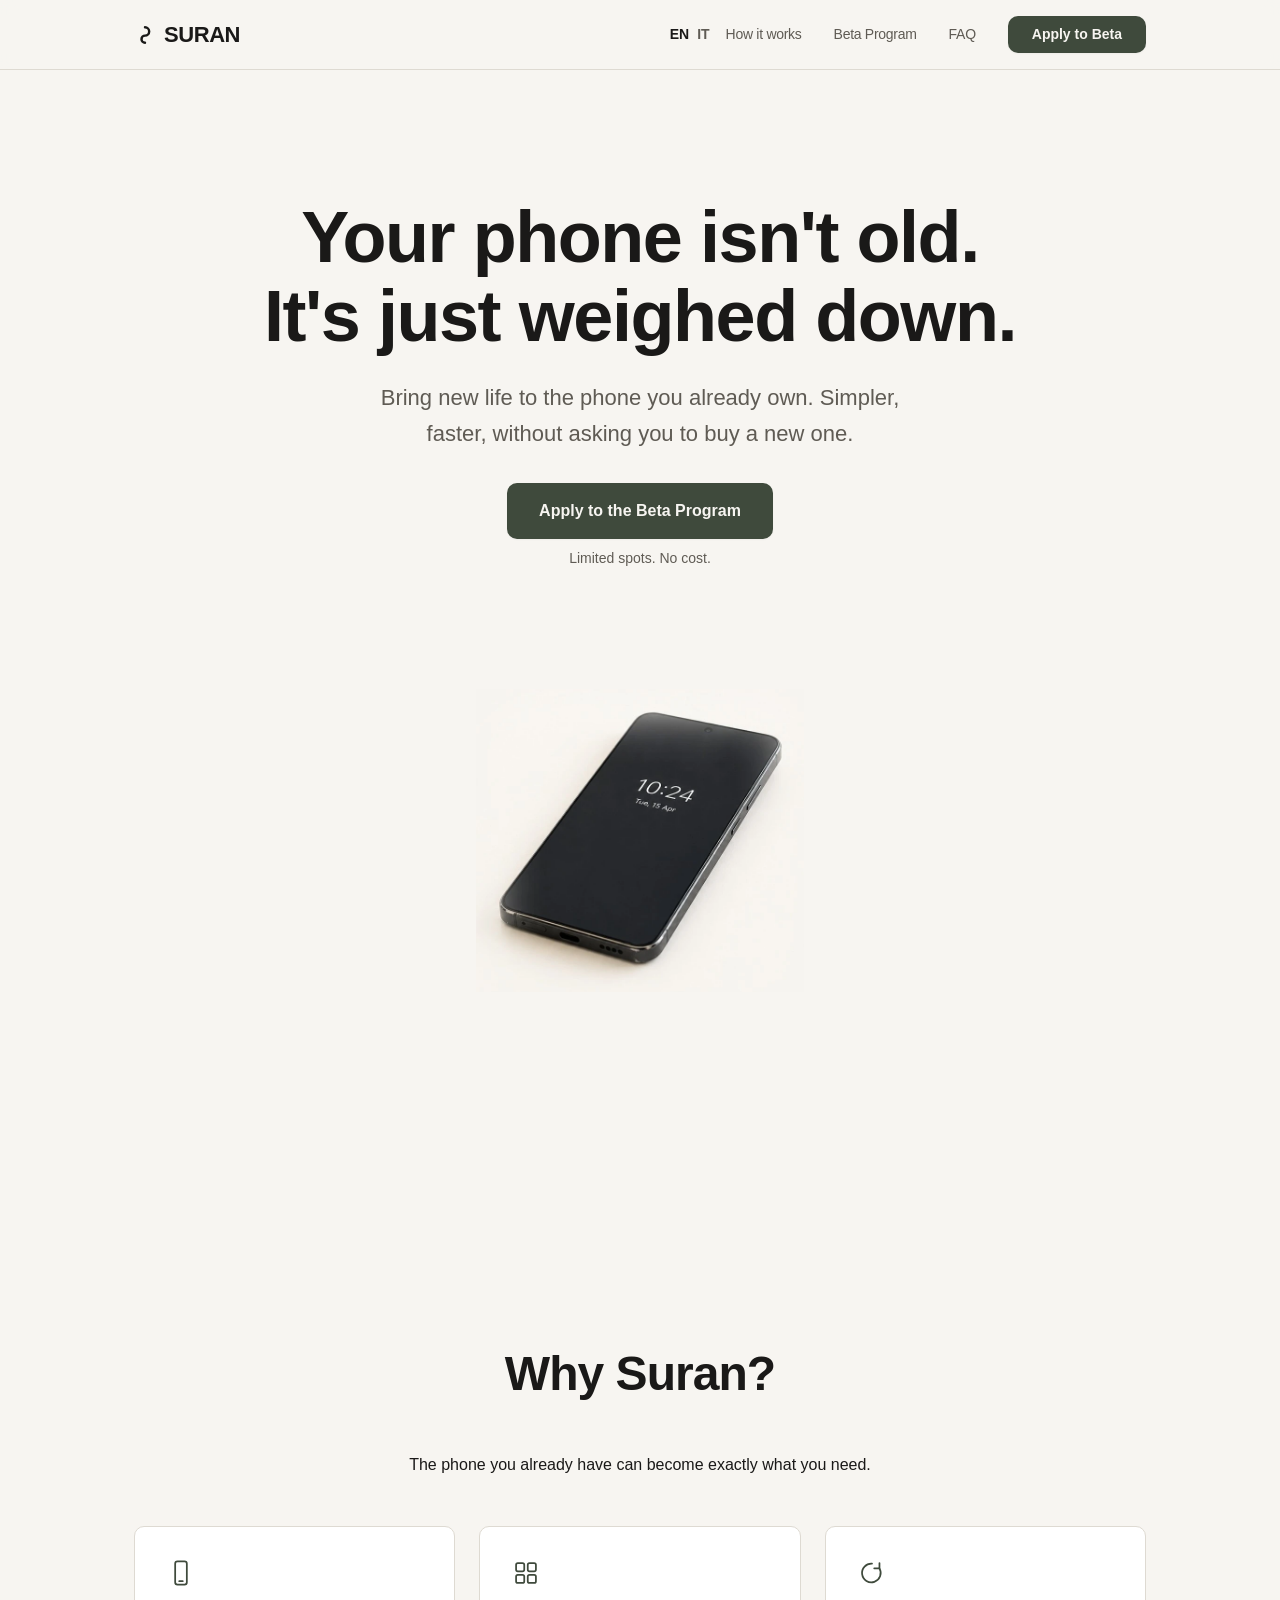
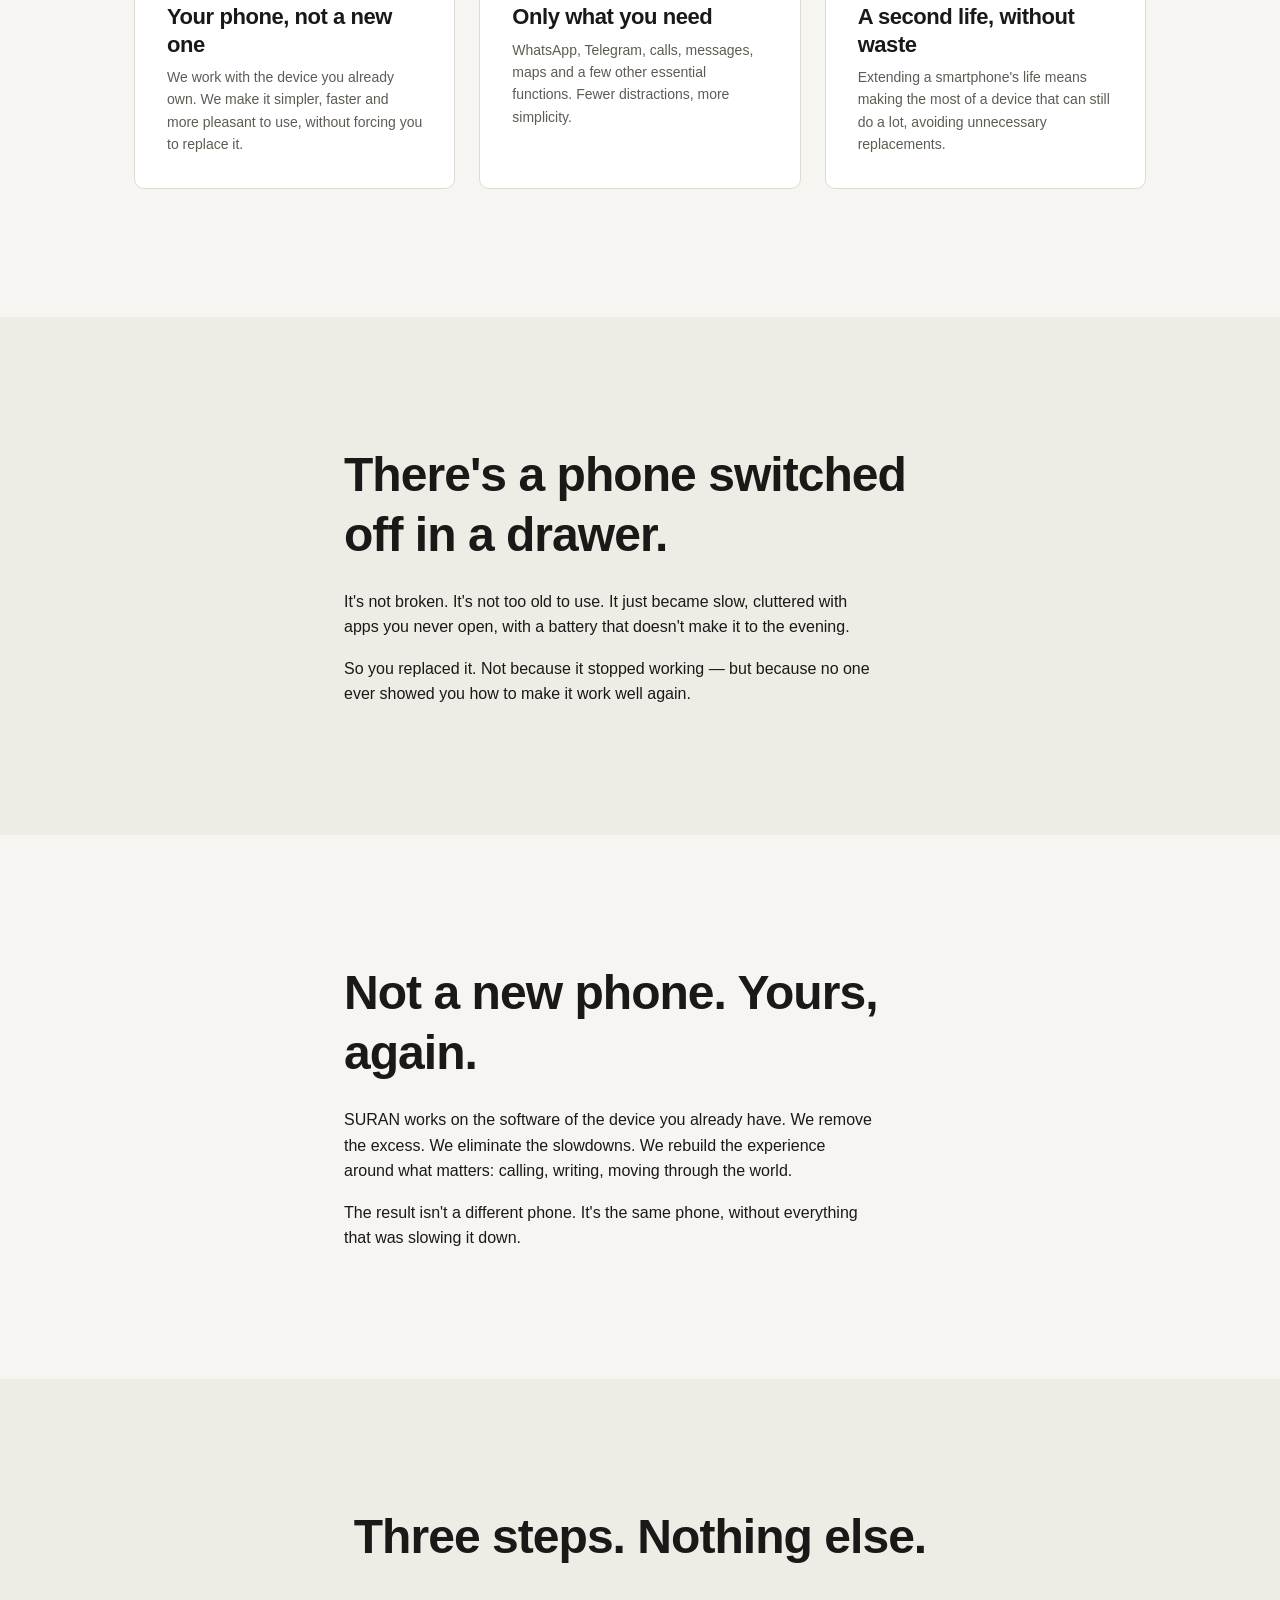
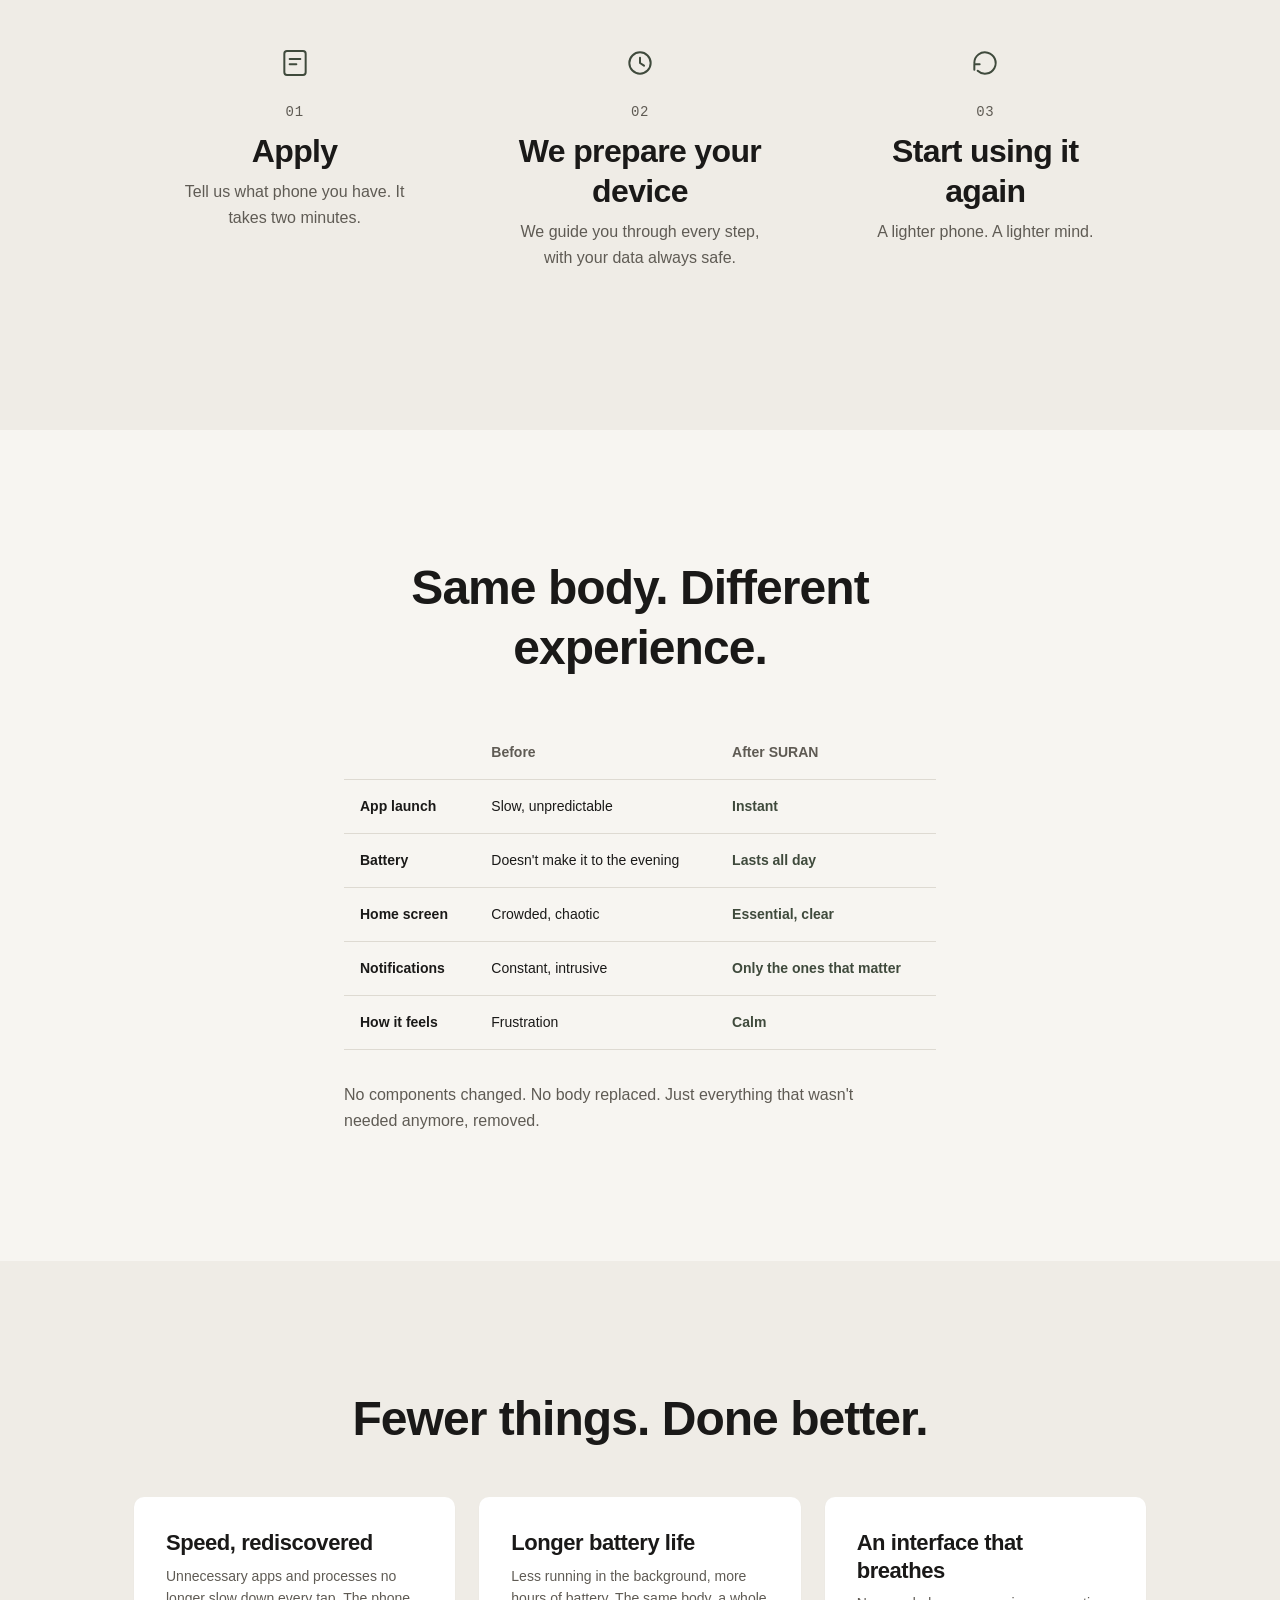
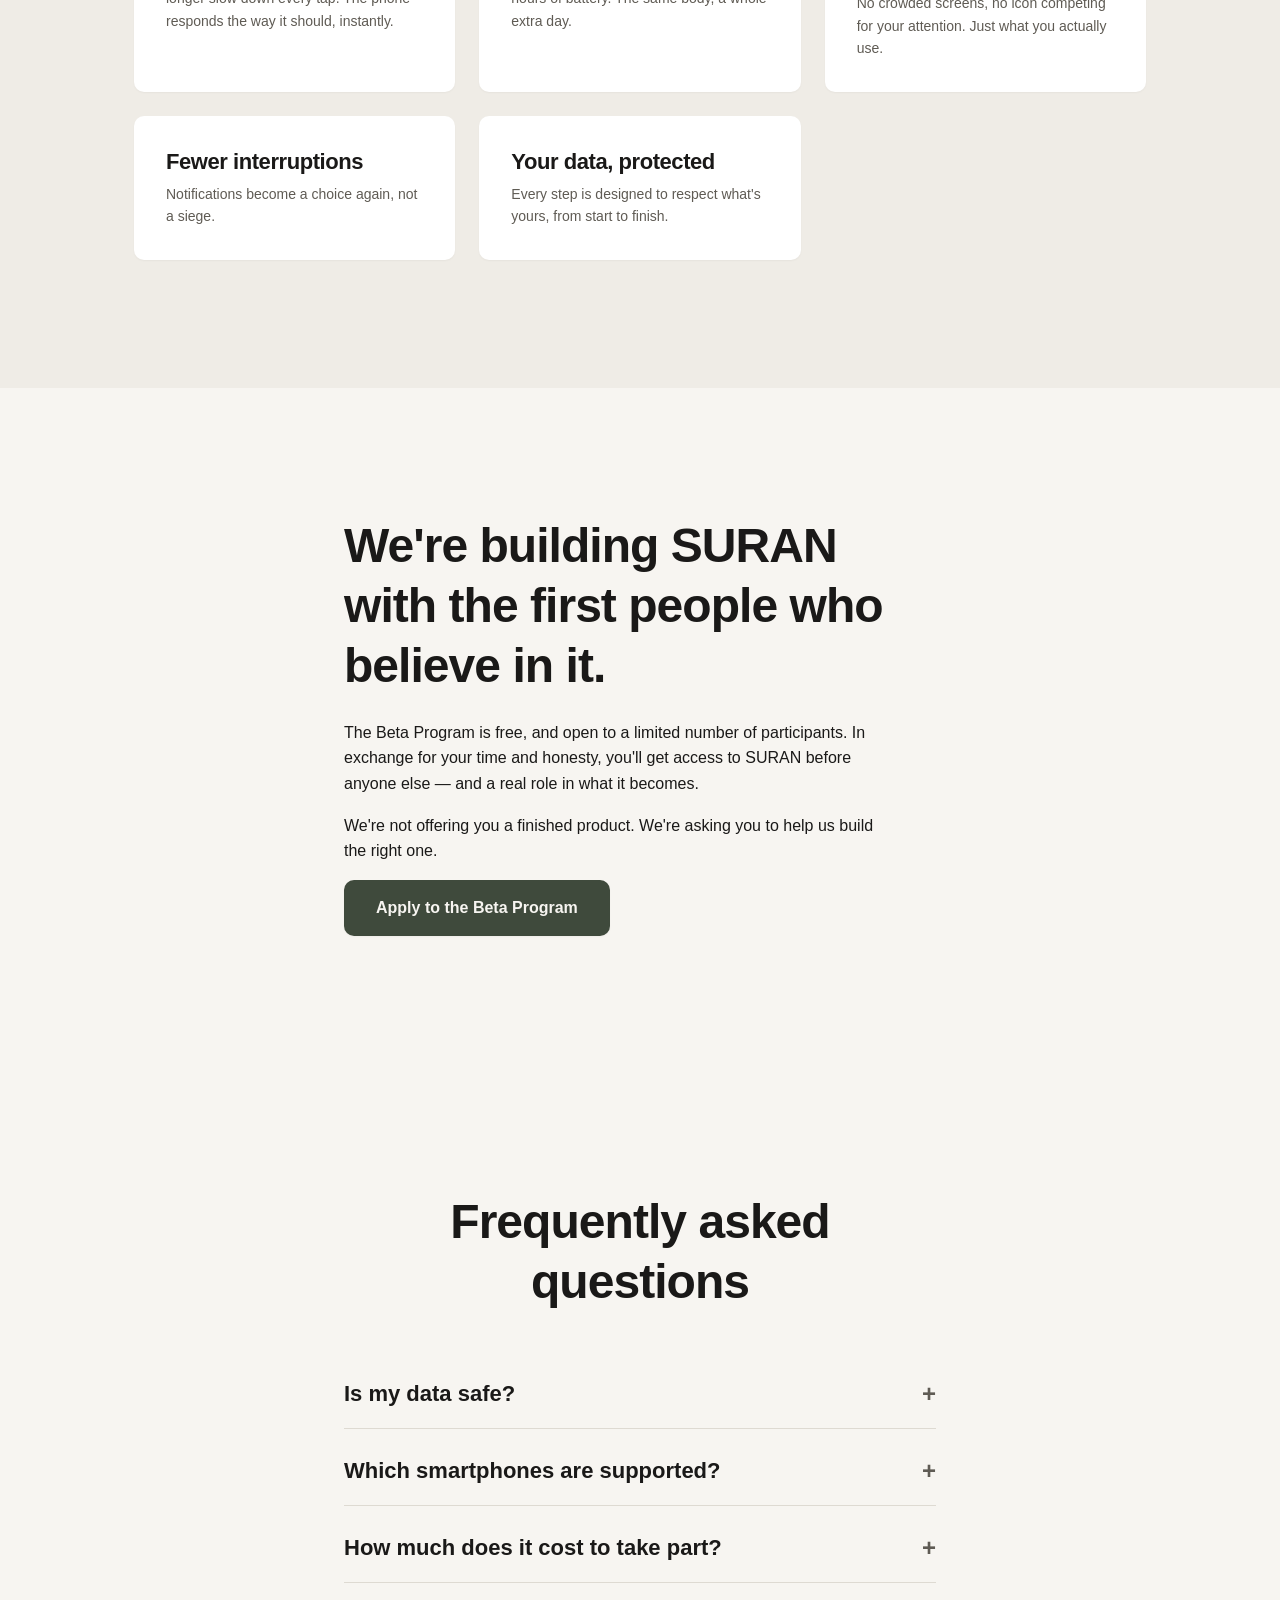
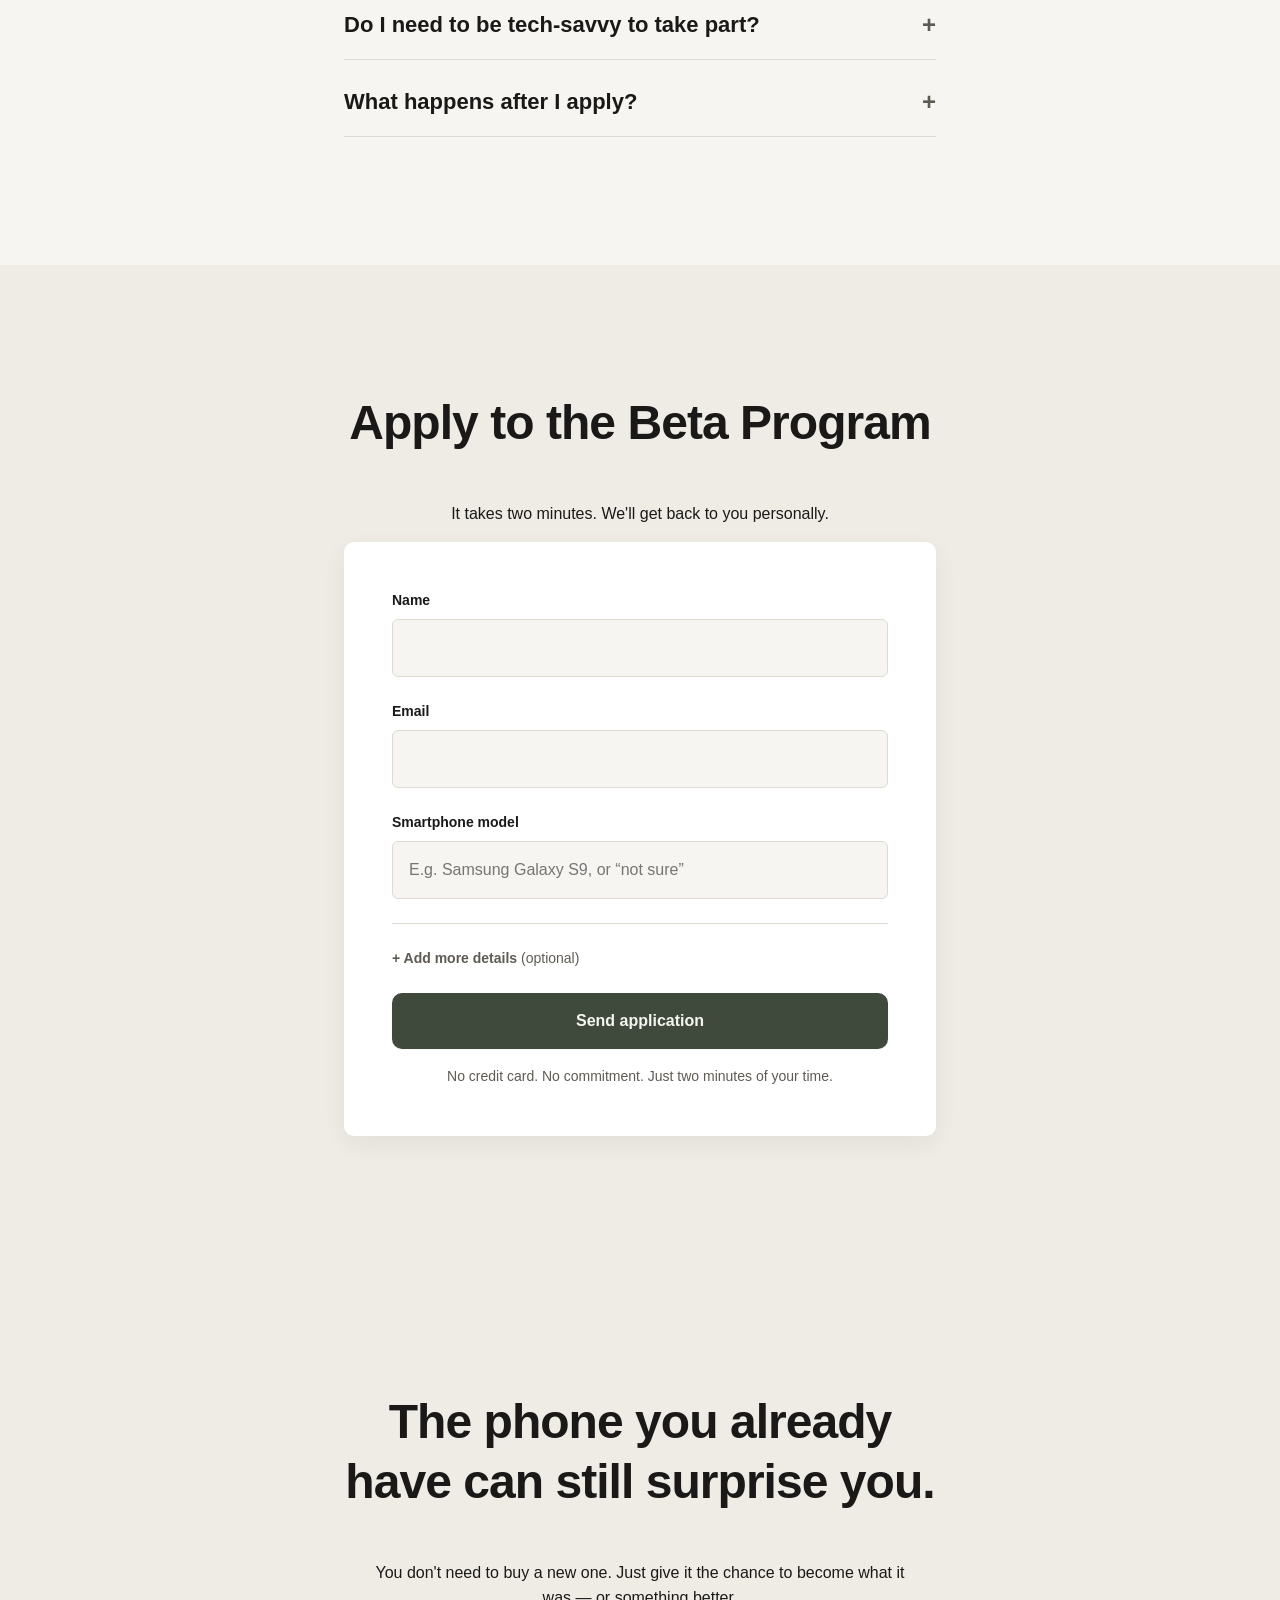
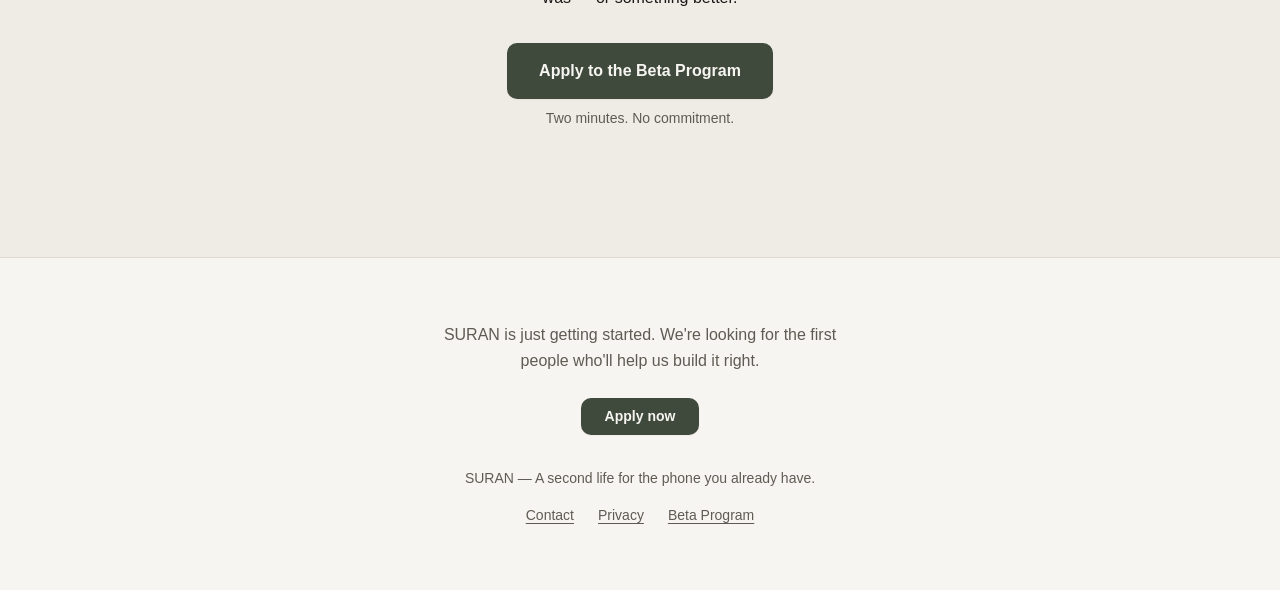
==== en.html @ ebf5e165 "Add english version and fix SEO" ====
<!DOCTYPE html>
<html lang="en">
<head>
  <meta charset="UTF-8">
  <meta name="viewport" content="width=device-width, initial-scale=1.0">
  <title>SURAN — A second life for the phone you already have</title>
  <meta name="description" content="SURAN brings the Android smartphone you already own back to life, turning it into a simple, fast, essential device. Apply to the Beta Program.">

  <!-- SEO: canonical URL + hreflang alternates for the Italian version -->
  <link rel="canonical" href="https://suran.tech/en.html">
  <link rel="alternate" hreflang="it" href="https://suran.tech/">
  <link rel="alternate" hreflang="en" href="https://suran.tech/en.html">
  <link rel="alternate" hreflang="x-default" href="https://suran.tech/">
  <meta name="robots" content="index, follow">
  <meta name="theme-color" content="#F7F5F1">

  <!-- Favicon: SVG as the primary format, with raster fallbacks for
       contexts/browsers without SVG favicon support, and for iOS
       home screen bookmarks. -->
  <link rel="icon" href="logo.svg" type="image/svg+xml">
  <link rel="icon" href="favicon-32.png" sizes="32x32" type="image/png">
  <link rel="icon" href="favicon-16.png" sizes="16x16" type="image/png">
  <link rel="alternate icon" href="favicon.ico">
  <link rel="apple-touch-icon" href="apple-touch-icon.png">

  <!-- Open Graph -->
  <meta property="og:type" content="website">
  <meta property="og:site_name" content="SURAN">
  <meta property="og:locale" content="en_US">
  <meta property="og:locale:alternate" content="it_IT">
  <meta property="og:url" content="https://suran.tech/en.html">
  <meta property="og:title" content="SURAN — A second life for the phone you already have">
  <meta property="og:description" content="SURAN brings the Android smartphone you already own back to life, turning it into a simple, fast, essential device. Apply to the Beta Program.">
  <meta property="og:image" content="https://suran.tech/assets/og-image-en.jpg">

  <!-- Twitter Card -->
  <meta name="twitter:card" content="summary_large_image">
  <meta name="twitter:title" content="SURAN — A second life for the phone you already have">
  <meta name="twitter:description" content="SURAN brings the Android smartphone you already own back to life, turning it into a simple, fast, essential device.">
  <meta name="twitter:image" content="https://suran.tech/assets/og-image-en.jpg">

  <!-- schema.org structured data: same Organization @id as the Italian
       page — one entity, not two. WebSite added via @graph. -->
  <script type="application/ld+json">
  {
    "@context": "https://schema.org",
    "@graph": [
      {
        "@type": "Organization",
        "@id": "https://suran.tech/#organization",
        "name": "SURAN",
        "url": "https://suran.tech/",
        "logo": "https://suran.tech/logo.svg",
        "description": "SURAN brings unused Android smartphones back to life, turning them into simple, fast, essential devices."
      },
      {
        "@type": "WebSite",
        "@id": "https://suran.tech/#website",
        "name": "SURAN",
        "url": "https://suran.tech/",
        "inLanguage": ["it", "en"],
        "publisher": { "@id": "https://suran.tech/#organization" }
      }
    ]
  }
  </script>

  <!-- Main stylesheet: shared with the Italian version, same Design System -->
  <link rel="stylesheet" href="style.css">
</head>
<body>

  <!-- ============================================================
       HEADER / NAVIGATION
  ============================================================= -->
  <header class="site-header">
    <div class="container site-header__inner">
      <a href="#hero" class="logo" aria-label="SURAN — back to top">
        <svg class="logo__mark" viewBox="0 0 100 100" xmlns="http://www.w3.org/2000/svg" aria-hidden="true" focusable="false">
          <path d="M 50 15 A 19 19 0 0 1 50 53 A 16 16 0 0 0 50 85" fill="none" stroke="currentColor" stroke-width="11" stroke-linecap="round" stroke-linejoin="round"/>
        </svg>
        <span class="logo__wordmark">SURAN</span>
      </a>

      <!-- Language switcher: small, persistent utility control — never
           competes visually with the primary CTA. -->
      <div class="lang-switch" aria-label="Language selector">
        <span class="lang-switch__current" aria-current="page">EN</span>
        <a href="index.html" class="lang-switch__link" hreflang="it" lang="it">IT</a>
      </div>

      <button
        type="button"
        id="mobile-menu-toggle"
        class="mobile-menu-toggle"
        aria-expanded="false"
        aria-controls="mobile-menu"
        aria-label="Open navigation menu"
      >
        <span class="mobile-menu-toggle__bar" aria-hidden="true"></span>
        <span class="mobile-menu-toggle__bar" aria-hidden="true"></span>
        <span class="mobile-menu-toggle__bar" aria-hidden="true"></span>
      </button>

      <nav id="mobile-menu" class="site-nav" aria-label="Main navigation">
        <button type="button" class="site-nav__close" id="mobile-menu-close" aria-label="Close navigation menu">
          <span aria-hidden="true">&times;</span>
        </button>
        <a href="#how-it-works" class="site-nav__link">How it works</a>
        <a href="#beta-program" class="site-nav__link">Beta Program</a>
        <a href="#faq" class="site-nav__link">FAQ</a>
        <a href="#apply" class="btn btn--primary btn--small">Apply to Beta</a>
      </nav>
    </div>
  </header>

  <main>

    <!-- ============================================================
         HERO
    ============================================================= -->
    <section id="hero" class="section hero" aria-labelledby="hero-title">
      <div class="container hero__inner">
        <h1 id="hero-title" class="hero__title">
          Your phone isn't old.<br>
          It's just weighed down.
        </h1>
        <p class="hero__subtitle">
          Bring new life to the phone you already own. Simpler, faster,
          without asking you to buy a new one.
        </p>
        <div class="hero__cta">
          <a href="#apply" class="btn btn--primary">Apply to the Beta Program</a>
          <p class="hero__cta-note">Limited spots. No cost.</p>
        </div>

        <!-- VISUAL HERO — same product photo used on the Italian version. -->
        <figure class="hero__media">
          <picture>
            <source srcset="assets/hero-phone.webp" type="image/webp">
            <img
              src="assets/hero-phone.jpg"
              alt="An Android smartphone with subtle wear marks on the frame, resting on a light neutral surface, screen on showing a clock and date on an essential dark background, soft natural light"
              width="702"
              height="650"
              fetchpriority="high"
              loading="eager"
            >
          </picture>
        </figure>
      </div>
    </section>

    <!-- ============================================================
         WHY SURAN — positioning clarification
         Placed right after the Hero: answers "why SURAN instead of
         buying another phone" before the visitor even asks. Reuses
         the Design System's grid, typography and spacing — no new
         graphic elements, same icon language as "How it works".
    ============================================================= -->
    <section id="why-suran" class="section" aria-labelledby="why-suran-title">
      <div class="container container--narrow">
        <h2 id="why-suran-title" class="section__title section__title--center">Why Suran?</h2>
        <p class="section__text section__text--center" style="margin-bottom: var(--space-6);">
          The phone you already have can become exactly what you need.
        </p>
      </div>

      <div class="container">
        <div class="why-grid">
          <article class="why-card">
            <svg class="why-card__icon" viewBox="0 0 24 24" aria-hidden="true">
              <rect x="7" y="2" width="10" height="20" rx="2" fill="none" stroke="currentColor" stroke-width="1.5"/>
              <path d="M10.5 19h3" fill="none" stroke="currentColor" stroke-width="1.5" stroke-linecap="round"/>
            </svg>
            <h3 class="why-card__title">Your phone, not a new one</h3>
            <p class="why-card__text">We work with the device you already own. We make it simpler, faster and more pleasant to use, without forcing you to replace it.</p>
          </article>

          <article class="why-card">
            <svg class="why-card__icon" viewBox="0 0 24 24" aria-hidden="true">
              <rect x="3.5" y="3.5" width="7" height="7" rx="1.5" fill="none" stroke="currentColor" stroke-width="1.5"/>
              <rect x="13.5" y="3.5" width="7" height="7" rx="1.5" fill="none" stroke="currentColor" stroke-width="1.5"/>
              <rect x="3.5" y="13.5" width="7" height="7" rx="1.5" fill="none" stroke="currentColor" stroke-width="1.5"/>
              <rect x="13.5" y="13.5" width="7" height="7" rx="1.5" fill="none" stroke="currentColor" stroke-width="1.5"/>
            </svg>
            <h3 class="why-card__title">Only what you need</h3>
            <p class="why-card__text">WhatsApp, Telegram, calls, messages, maps and a few other essential functions. Fewer distractions, more simplicity.</p>
          </article>

          <article class="why-card">
            <svg class="why-card__icon" viewBox="0 0 24 24" aria-hidden="true">
              <path d="M18.4 8A8 8 0 1 1 12 4" fill="none" stroke="currentColor" stroke-width="1.5" stroke-linecap="round"/>
              <path d="M18.4 3.5V8h-4.5" fill="none" stroke="currentColor" stroke-width="1.5" stroke-linecap="round" stroke-linejoin="round"/>
            </svg>
            <h3 class="why-card__title">A second life, without waste</h3>
            <p class="why-card__text">Extending a smartphone's life means making the most of a device that can still do a lot, avoiding unnecessary replacements.</p>
          </article>
        </div>
      </div>
    </section>

    <!-- ============================================================
         THE PROBLEM
    ============================================================= -->
    <section id="problem" class="section section--alt" aria-labelledby="problem-title">
      <div class="container container--narrow">
        <h2 id="problem-title" class="section__title">There's a phone switched off in a drawer.</h2>
        <p class="section__text">
          It's not broken. It's not too old to use. It just became slow,
          cluttered with apps you never open, with a battery that doesn't
          make it to the evening.
        </p>
        <p class="section__text">
          So you replaced it. Not because it stopped working — but because
          no one ever showed you how to make it work well again.
        </p>
      </div>
    </section>

    <!-- ============================================================
         THE SOLUTION
    ============================================================= -->
    <section id="solution" class="section" aria-labelledby="solution-title">
      <div class="container container--narrow">
        <h2 id="solution-title" class="section__title">Not a new phone. Yours, again.</h2>
        <p class="section__text">
          SURAN works on the software of the device you already have. We
          remove the excess. We eliminate the slowdowns. We rebuild the
          experience around what matters: calling, writing, moving through
          the world.
        </p>
        <p class="section__text">
          The result isn't a different phone. It's the same phone, without
          everything that was slowing it down.
        </p>
      </div>
    </section>

    <!-- ============================================================
         HOW IT WORKS
    ============================================================= -->
    <section id="how-it-works" class="section section--alt" aria-labelledby="how-it-works-title">
      <div class="container">
        <h2 id="how-it-works-title" class="section__title section__title--center">Three steps. Nothing else.</h2>

        <ol class="steps">
          <li class="step">
            <svg class="step__icon" viewBox="0 0 24 24" aria-hidden="true">
              <rect x="4" y="3" width="16" height="18" rx="2" fill="none" stroke="currentColor" stroke-width="1.5"/>
              <path d="M8 9h8M8 13h5" fill="none" stroke="currentColor" stroke-width="1.5" stroke-linecap="round"/>
            </svg>
            <span class="step__number" aria-hidden="true">01</span>
            <h3 class="step__title">Apply</h3>
            <p class="step__text">Tell us what phone you have. It takes two minutes.</p>
          </li>
          <li class="step">
            <svg class="step__icon" viewBox="0 0 24 24" aria-hidden="true">
              <circle cx="12" cy="12" r="8" fill="none" stroke="currentColor" stroke-width="1.5"/>
              <path d="M12 8v4l3 2" fill="none" stroke="currentColor" stroke-width="1.5" stroke-linecap="round" stroke-linejoin="round"/>
            </svg>
            <span class="step__number" aria-hidden="true">02</span>
            <h3 class="step__title">We prepare your device</h3>
            <p class="step__text">We guide you through every step, with your data always safe.</p>
          </li>
          <li class="step">
            <svg class="step__icon" viewBox="0 0 24 24" aria-hidden="true">
              <path d="M4 12a8 8 0 1 1 2.5 5.8" fill="none" stroke="currentColor" stroke-width="1.5" stroke-linecap="round"/>
              <path d="M4 17v-4h4" fill="none" stroke="currentColor" stroke-width="1.5" stroke-linecap="round" stroke-linejoin="round"/>
            </svg>
            <span class="step__number" aria-hidden="true">03</span>
            <h3 class="step__title">Start using it again</h3>
            <p class="step__text">A lighter phone. A lighter mind.</p>
          </li>
        </ol>
      </div>
    </section>

    <!-- ============================================================
         BEFORE / AFTER
    ============================================================= -->
    <section id="before-after" class="section" aria-labelledby="before-after-title">
      <div class="container container--narrow">
        <h2 id="before-after-title" class="section__title section__title--center">Same body. Different experience.</h2>

        <table class="compare-table">
          <caption class="visually-hidden">Comparison of the phone's user experience before and after SURAN</caption>
          <thead>
            <tr>
              <th scope="col"></th>
              <th scope="col">Before</th>
              <th scope="col">After SURAN</th>
            </tr>
          </thead>
          <tbody>
            <tr>
              <th scope="row">App launch</th>
              <td>Slow, unpredictable</td>
              <td>Instant</td>
            </tr>
            <tr>
              <th scope="row">Battery</th>
              <td>Doesn't make it to the evening</td>
              <td>Lasts all day</td>
            </tr>
            <tr>
              <th scope="row">Home screen</th>
              <td>Crowded, chaotic</td>
              <td>Essential, clear</td>
            </tr>
            <tr>
              <th scope="row">Notifications</th>
              <td>Constant, intrusive</td>
              <td>Only the ones that matter</td>
            </tr>
            <tr>
              <th scope="row">How it feels</th>
              <td>Frustration</td>
              <td>Calm</td>
            </tr>
          </tbody>
        </table>

        <p class="section__text section__text--muted">
          No components changed. No body replaced.
          Just everything that wasn't needed anymore, removed.
        </p>
      </div>
    </section>

    <!-- ============================================================
         FEATURES
    ============================================================= -->
    <section id="features" class="section section--alt" aria-labelledby="features-title">
      <div class="container">
        <h2 id="features-title" class="section__title section__title--center">Fewer things. Done better.</h2>

        <div class="feature-grid">
          <article class="feature-card">
            <h3 class="feature-card__title">Speed, rediscovered</h3>
            <p class="feature-card__text">Unnecessary apps and processes no longer slow down every tap. The phone responds the way it should, instantly.</p>
          </article>

          <article class="feature-card">
            <h3 class="feature-card__title">Longer battery life</h3>
            <p class="feature-card__text">Less running in the background, more hours of battery. The same body, a whole extra day.</p>
          </article>

          <article class="feature-card">
            <h3 class="feature-card__title">An interface that breathes</h3>
            <p class="feature-card__text">No crowded screens, no icon competing for your attention. Just what you actually use.</p>
          </article>

          <article class="feature-card">
            <h3 class="feature-card__title">Fewer interruptions</h3>
            <p class="feature-card__text">Notifications become a choice again, not a siege.</p>
          </article>

          <article class="feature-card">
            <h3 class="feature-card__title">Your data, protected</h3>
            <p class="feature-card__text">Every step is designed to respect what's yours, from start to finish.</p>
          </article>
        </div>
      </div>
    </section>

    <!-- ============================================================
         BETA PROGRAM
    ============================================================= -->
    <section id="beta-program" class="section" aria-labelledby="beta-title">
      <div class="container container--narrow">
        <h2 id="beta-title" class="section__title">We're building SURAN with the first people who believe in it.</h2>
        <p class="section__text">
          The Beta Program is free, and open to a limited number of
          participants. In exchange for your time and honesty, you'll get
          access to SURAN before anyone else — and a real role in what it
          becomes.
        </p>
        <p class="section__text">
          We're not offering you a finished product. We're asking you to
          help us build the right one.
        </p>
        <a href="#apply" class="btn btn--primary">Apply to the Beta Program</a>
      </div>
    </section>

    <!-- ============================================================
         FAQ
    ============================================================= -->
    <section id="faq" class="section" aria-labelledby="faq-title">
      <div class="container container--narrow">
        <h2 id="faq-title" class="section__title section__title--center">Frequently asked questions</h2>

        <div class="faq-list">
          <details class="faq-item">
            <summary class="faq-item__question">Is my data safe?</summary>
            <p class="faq-item__answer">Yes. Every step of the process is designed to protect your personal information. We only access what's necessary, and we guide you step by step before any changes.</p>
          </details>

          <details class="faq-item">
            <summary class="faq-item__question">Which smartphones are supported?</summary>
            <p class="faq-item__answer">We're finalizing the full list together with the first Beta participants. If you're unsure about your model, apply anyway — we'll let you know personally.</p>
          </details>

          <details class="faq-item">
            <summary class="faq-item__question">How much does it cost to take part?</summary>
            <p class="faq-item__answer">Nothing. The Beta Program is free. In exchange, we just ask for honest feedback on your experience.</p>
          </details>

          <details class="faq-item">
            <summary class="faq-item__question">Do I need to be tech-savvy to take part?</summary>
            <p class="faq-item__answer">No. We guide you through every step, in plain language, with no technical shortcuts.</p>
          </details>

          <details class="faq-item">
            <summary class="faq-item__question">What happens after I apply?</summary>
            <p class="faq-item__answer">We'll contact you directly within the next few days. No anonymous waiting — a real reply, from real people.</p>
          </details>
        </div>
      </div>
    </section>

    <!-- ============================================================
         APPLICATION FORM
         FORMSPREE: same endpoint as the Italian version — Formspree
         doesn't care about language. The "_subject" field is in
         English so it's easy to tell at a glance which language a
         lead came from.
    ============================================================= -->
    <section id="apply" class="section section--alt" aria-labelledby="apply-title">
      <div class="container container--narrow">
        <h2 id="apply-title" class="section__title section__title--center">Apply to the Beta Program</h2>
        <p class="section__text section__text--center">It takes two minutes. We'll get back to you personally.</p>

        <form
          id="form-candidatura"
          class="form"
          action="https://formspree.io/f/mwvgqled"
          method="POST"
          novalidate
        >
          <input
            type="text"
            name="_gotcha"
            style="display:none"
            tabindex="-1"
            autocomplete="off"
            aria-hidden="true"
          >

          <input type="hidden" name="_subject" value="New Beta Program application — SURAN (EN)">

          <div class="form__field">
            <label for="nome">Name</label>
            <input type="text" id="nome" name="nome" autocomplete="name" required>
          </div>

          <div class="form__field">
            <label for="email">Email</label>
            <input type="email" id="email" name="email" autocomplete="email" required>
          </div>

          <div class="form__field">
            <label for="modello">Smartphone model</label>
            <input type="text" id="modello" name="modello" placeholder="E.g. Samsung Galaxy S9, or “not sure”">
          </div>

          <details class="form__more">
            <summary class="form__more-summary">Add more details <span class="form__optional">(optional)</span></summary>

            <div class="form__field">
              <label for="inutilizzo">How long you haven't used it, and why</label>
              <textarea id="inutilizzo" name="inutilizzo" rows="3"></textarea>
            </div>

            <div class="form__field">
              <label for="motivazione">What would make you say yes to SURAN?</label>
              <textarea id="motivazione" name="motivazione" rows="3"></textarea>
            </div>
          </details>

          <button type="submit" class="btn btn--primary btn--full">Send application</button>

          <p class="form__note">No credit card. No commitment. Just two minutes of your time.</p>

          <p id="form-feedback" class="form__feedback" role="status" aria-live="polite"></p>
        </form>
      </div>
    </section>

    <!-- ============================================================
         FINAL CTA
    ============================================================= -->
    <section id="cta-finale" class="section section--alt section--cta-final" aria-labelledby="cta-finale-title">
      <div class="container container--narrow">
        <h2 id="cta-finale-title" class="section__title section__title--center">The phone you already have can still surprise you.</h2>
        <p class="section__text section__text--center">
          You don't need to buy a new one. Just give it the chance to
          become what it was — or something better.
        </p>
        <div class="cta-final__action">
          <a href="#apply" class="btn btn--primary">Apply to the Beta Program</a>
          <p class="hero__cta-note">Two minutes. No commitment.</p>
        </div>
      </div>
    </section>

  </main>

  <!-- ============================================================
       FOOTER
  ============================================================= -->
  <footer class="site-footer">
    <div class="container">
      <p class="site-footer__message">
        SURAN is just getting started. We're looking for the first people
        who'll help us build it right.
      </p>
      <a href="#apply" class="btn btn--primary btn--small">Apply now</a>

      <p class="site-footer__tagline">SURAN — A second life for the phone you already have.</p>

      <nav class="site-footer__links" aria-label="Secondary footer links">
        <a href="mailto:info@suran.tech">Contact</a>
        <a href="privacy-en.html">Privacy</a>
        <a href="#beta-program">Beta Program</a>
      </nav>
    </div>
  </footer>

  <!-- Main script: shared with the Italian version, form submit,
       scroll animations and interactions -->
  <script src="script.js" defer></script>

  <!-- Cloudflare Web Analytics: free, no cookies, no GDPR consent
       required — same token as the Italian version. -->
  <script type="module" src="https://static.cloudflareinsights.com/beacon.min.js" data-cf-beacon='{"token": "49f041aa01544f6c89724cd6155f1c4b"}'></script>

</body>
</html>
---- style.css ----
/* ==========================================================================
   SURAN — style.css
   Design System: calma, essenzialità, onestà (rif. Apple / Nothing / Linear)
   Approccio: Mobile First. Nessun framework. Variabili CSS native.
   ========================================================================== */


/* --------------------------------------------------------------------------
   1. RESET MINIMO
   Un reset leggero, non un CSS reset completo: rimuoviamo solo le
   inconsistenze cross-browser che romperebbero il sistema di spacing.
-------------------------------------------------------------------------- */

*,
*::before,
*::after {
  box-sizing: border-box;
  margin: 0;
  padding: 0;
}

html {
  /* 1rem = 16px di base, la scala tipografica sotto è espressa in rem */
  -webkit-text-size-adjust: 100%;
  scroll-behavior: smooth;
}

body {
  min-height: 100vh;
  line-height: 1.5;
}

img {
  display: block;
  max-width: 100%;
  height: auto;
}

a {
  color: inherit;
  text-decoration: none;
}

ul, ol {
  list-style: none;
}

input, textarea, button {
  font: inherit;
  color: inherit;
}

table {
  border-collapse: collapse;
  width: 100%;
}


/* --------------------------------------------------------------------------
   2. DESIGN TOKENS — variabili CSS
   Palette, tipografia, spacing e raggio bordi definiti come token unici,
   coerenti con il Design System SURAN.
-------------------------------------------------------------------------- */

:root {
  /* --- Colore: base neutra calda --- */
  --color-bg: #F7F5F1;            /* fondo primario: avorio caldo, non bianco puro */
  --color-bg-alt: #EFECE6;        /* fondo secondario: sezioni alternate */
  --color-surface: #FFFFFF;       /* superficie card/form, leggero distacco dal fondo */

  --color-text: #1A1918;          /* testo primario: quasi-nero caldo */
  --color-text-secondary: #5F5B54;/* testo secondario: sottotitoli, micro-copy (fix contrasto WCAG AA) */
  --color-border: #DEDAD2;        /* bordi sottili, mai neri puri */

  /* --- Colore: accento unico (verde muschio) --- */
  --color-accent: #3F4A3C;
  --color-accent-hover: #333C31;
  --color-accent-contrast: #F7F5F1; /* testo sopra sfondo accento */

  /* --- Colore: stati funzionali --- */
  --color-error: #9C4530;         /* terracotta scurito (fix contrasto WCAG AA, ~5.8:1 su fondo) */
  --color-success: #5C6B58;       /* variante chiara dell'accento */

  /* --- Tipografia ---
     Stack di system font che approssima un grottesco geometrico
     pulito (nello spirito di Inter/General Sans), senza dipendenze
     esterne da caricare. */
  --font-primary: -apple-system, BlinkMacSystemFont, "Segoe UI", Roboto,
                   "Helvetica Neue", Arial, sans-serif;
  --font-mono: "SFMono-Regular", Consolas, "Liberation Mono", Menlo, monospace;

  /* Scala tipografica fluida (clamp: minimo, preferito, massimo) */
  --fs-display: clamp(2.5rem, 5vw + 1rem, 4.5rem);   /* hero title */
  --fs-h1: clamp(2rem, 3vw + 1rem, 3rem);             /* titoli di sezione */
  --fs-h2: clamp(1.5rem, 2vw + 1rem, 2rem);           /* sottotitoli */
  --fs-body-lg: clamp(1.125rem, 1vw + 1rem, 1.375rem);/* hero subtitle, testo enfatizzato */
  --fs-body: 1rem;                                    /* corpo testo standard */
  --fs-small: 0.875rem;                                /* micro-copy, caption */

  --lh-tight: 1.1;
  --lh-heading: 1.25;
  --lh-body: 1.6;

  --tracking-tight: -0.02em;

  /* --- Spacing: scala a base 8px --- */
  --space-1: 0.25rem;  /*  4px */
  --space-2: 0.5rem;   /*  8px */
  --space-3: 1rem;     /* 16px */
  --space-4: 1.5rem;   /* 24px */
  --space-5: 2rem;     /* 32px */
  --space-6: 3rem;     /* 48px */
  --space-7: 4rem;     /* 64px */
  --space-8: 6rem;     /* 96px */
  --space-9: 8rem;     /* 128px */

  /* --- Raggio e ombre: morbidi, mai drammatici --- */
  --radius: 10px;
  --radius-sm: 6px;
  --shadow-soft: 0 1px 2px rgba(26, 25, 24, 0.04);
  --shadow-card: 0 8px 24px rgba(26, 25, 24, 0.06);

  /* --- Container --- */
  --container-max: 1140px;
  --container-narrow-max: 720px;

  /* --- Transizioni: rapide e discrete --- */
  --transition-fast: 150ms ease-out;
  --transition-base: 300ms ease-out;
}


/* --------------------------------------------------------------------------
   3. TIPOGRAFIA DI BASE
-------------------------------------------------------------------------- */

body {
  font-family: var(--font-primary);
  font-size: var(--fs-body);
  color: var(--color-text);
  background-color: var(--color-bg);
  -webkit-font-smoothing: antialiased;
}

h1, h2, h3 {
  font-weight: 600;
  line-height: var(--lh-heading);
  letter-spacing: var(--tracking-tight);
  color: var(--color-text);
}

p {
  line-height: var(--lh-body);
  color: var(--color-text);
}

/* Testo secondario, usato per micro-copy e didascalie */
.section__text--muted,
.hero__cta-note,
.form__note,
.form__optional {
  color: var(--color-text-secondary);
  font-size: var(--fs-small);
}


/* --------------------------------------------------------------------------
   4. LAYOUT — container e griglia
   Mobile first: il container ha margini laterali fissi che si
   allargano solo ai breakpoint superiori.
-------------------------------------------------------------------------- */

.container {
  width: 100%;
  max-width: var(--container-max);
  margin-inline: auto;
  padding-inline: var(--space-4); /* 24px di margine laterale su mobile */
}

.container--narrow {
  max-width: var(--container-narrow-max);
}

/* Sezioni: respiro verticale ampio, coerente col principio "una cosa alla volta" */
.section {
  padding-block: var(--space-7); /* 64px su mobile */
}

.section--alt {
  background-color: var(--color-bg-alt);
}

.section__title {
  font-size: var(--fs-h1);
  margin-bottom: var(--space-4);
}

.section__title--center {
  text-align: center;
  max-width: 640px;
  margin-inline: auto;
  margin-bottom: var(--space-6);
}

.section__text {
  font-size: var(--fs-body);
  max-width: 60ch; /* larghezza massima leggibile, anche su schermi larghi */
  margin-bottom: var(--space-3);
}

.section__text--center {
  text-align: center;
  margin-inline: auto;
}

.section__text:last-child {
  margin-bottom: 0;
}

/* Classe di utilità per contenuti nascosti visivamente ma letti dagli screen reader */
.visually-hidden {
  position: absolute;
  width: 1px;
  height: 1px;
  padding: 0;
  margin: -1px;
  overflow: hidden;
  clip: rect(0, 0, 0, 0);
  white-space: nowrap;
  border: 0;
}


/* --------------------------------------------------------------------------
   5. HEADER
-------------------------------------------------------------------------- */

/* FIX: niente background-color/backdrop-filter direttamente qui — vedi
   ::before sotto. Nota tecnica: backdrop-filter (come transform e filter)
   crea un nuovo "contenitore di riferimento" per i discendenti con
   position:fixed. #mobile-menu è annidato dentro questo header: se il
   blur fosse applicato qui, il pannello mobile a schermo intero si
   ancorerebbe alla sola area dell'header invece che all'intero
   viewport — esattamente il bug per cui il menu appariva compresso in
   alto invece di coprire tutto lo schermo. Spostando blur e sfondo su
   uno pseudo-elemento, l'header stesso resta "innocuo" per i figli con
   position:fixed, con lo stesso identico risultato visivo. */
.site-header {
  position: sticky;
  top: 0;
  z-index: 10;
  border-bottom: 1px solid var(--color-border);
}

.site-header::before {
  content: "";
  position: absolute;
  inset: 0;
  z-index: -1;
  background-color: rgba(247, 245, 241, 0.9);
  backdrop-filter: blur(8px);
}

.site-header__inner {
  display: flex;
  align-items: center;
  padding-block: var(--space-3);
}

.logo {
  display: flex;
  align-items: center;
  gap: var(--space-2);
}

.logo__mark {
  width: 22px;
  height: 22px;
  color: var(--color-text); /* stroke="currentColor" nell'SVG eredita questo colore */
  flex-shrink: 0;
}

.logo__wordmark {
  font-size: var(--fs-body-lg);
  font-weight: 700;
  letter-spacing: var(--tracking-tight);
}

/* Selettore di lingua: controllo piccolo e permanente, mai in
   competizione visiva con la CTA. Posizionato tra logo e hamburger su
   mobile; su desktop resta comunque a fianco della nav (vedi sezione
   16 responsive: non richiede una regola dedicata perché segue il
   flusso naturale di .site-header__inner). */
.lang-switch {
  display: flex;
  align-items: center;
  gap: var(--space-2);
  font-size: var(--fs-small);
  font-weight: 600;
  color: var(--color-text-secondary);
  margin-left: auto;
  margin-right: var(--space-3);
}

.lang-switch__current {
  color: var(--color-text);
}

.lang-switch__link {
  color: var(--color-text-secondary);
  transition: color var(--transition-fast);
}

.lang-switch__link:hover {
  color: var(--color-accent);
}


/* --------------------------------------------------------------------------
   5.1 NAVIGAZIONE MOBILE
   Su mobile: pulsante hamburger + pannello a comparsa a schermo intero.
   Da tablet in su (vedi sezione 16, responsive): il pannello diventa
   una barra di navigazione in linea nell'header, e l'hamburger sparisce.
-------------------------------------------------------------------------- */

/* Pulsante hamburger: tre barre orizzontali */
.mobile-menu-toggle {
  display: flex;
  flex-direction: column;
  justify-content: center;
  align-items: center;
  gap: 5px;
  width: 40px;
  height: 40px;
  background: transparent;
  border: none;
  cursor: pointer;
}

.mobile-menu-toggle__bar {
  display: block;
  width: 22px;
  height: 2px;
  background-color: var(--color-text);
  border-radius: 2px;
  transition: transform var(--transition-fast), opacity var(--transition-fast);
}

/* Quando il menu è aperto (aria-expanded="true", gestito da script.js),
   le tre barre si trasformano in una "X" — nessun JS aggiuntivo richiesto,
   la trasformazione è puro CSS basato sull'attributo ARIA. */
.mobile-menu-toggle[aria-expanded="true"] .mobile-menu-toggle__bar:nth-child(1) {
  transform: translateY(7px) rotate(45deg);
}

.mobile-menu-toggle[aria-expanded="true"] .mobile-menu-toggle__bar:nth-child(2) {
  opacity: 0;
}

.mobile-menu-toggle[aria-expanded="true"] .mobile-menu-toggle__bar:nth-child(3) {
  transform: translateY(-7px) rotate(-45deg);
}

/* Pannello di navigazione: su mobile è un overlay a schermo intero,
   nascosto di default e mostrato tramite la classe "is-open"
   (aggiunta/rimossa da script.js).

   FIX: i link usavano font-size da titolo (var(--fs-h2), fino a 32px)
   con un gap molto ampio (32px) e nessun overflow-y sul pannello. Su
   schermi piccoli o in orientamento orizzontale il contenuto poteva
   superare l'altezza della viewport, tagliando fuori link irraggiungibili
   — nessuno scroll possibile per recuperarli. Corretto riducendo le
   dimensioni e aggiungendo uno scroll di sicurezza. */
.site-nav {
  position: fixed;
  inset: 0;
  z-index: 20;
  display: flex;
  flex-direction: column;
  align-items: center;
  justify-content: center;
  gap: var(--space-4);
  padding: var(--space-8) var(--space-4) var(--space-4);
  overflow-y: auto;
  background-color: var(--color-bg);
  transform: translateY(-8px);
  opacity: 0;
  visibility: hidden;
  transition: opacity var(--transition-base),
              transform var(--transition-base),
              visibility var(--transition-base);
}

.site-nav.is-open {
  opacity: 1;
  transform: translateY(0);
  visibility: visible;
}

.site-nav__link {
  font-size: var(--fs-body-lg);
  font-weight: 600;
  letter-spacing: var(--tracking-tight);
  color: var(--color-text);
  transition: color var(--transition-fast);
}

.site-nav__link:hover {
  color: var(--color-accent);
}

/* Pulsante di chiusura del pannello mobile: posizionato in alto a destra
   dentro l'overlay, area di tocco generosa (44px, coerente con le linee
   guida di accessibilità sui target touch). Nascosto da tablet in su
   (vedi sezione 16), dove la navigazione torna in linea e non serve. */
.site-nav__close {
  position: absolute;
  top: var(--space-4);
  right: var(--space-4);
  width: 44px;
  height: 44px;
  display: flex;
  align-items: center;
  justify-content: center;
  background: transparent;
  border: none;
  border-radius: var(--radius-sm);
  font-size: 1.75rem;
  line-height: 1;
  color: var(--color-text);
  cursor: pointer;
  transition: color var(--transition-fast);
}

.site-nav__close:hover {
  color: var(--color-accent);
}


/* --------------------------------------------------------------------------
   6. PULSANTI
   Un solo stile primario, coerente su tutta la pagina.
-------------------------------------------------------------------------- */

.btn {
  display: inline-block;
  border: none;
  border-radius: var(--radius);
  font-weight: 600;
  font-size: var(--fs-body);
  text-align: center;
  cursor: pointer;
  transition: background-color var(--transition-fast),
              transform var(--transition-fast),
              box-shadow var(--transition-fast);
}

.btn--primary {
  background-color: var(--color-accent);
  color: var(--color-accent-contrast);
  padding: var(--space-3) var(--space-5); /* 16px 32px: area di tocco generosa */
  box-shadow: var(--shadow-soft);
}

.btn--primary:hover {
  background-color: var(--color-accent-hover);
  transform: scale(1.015);
}

.btn--primary:active {
  transform: scale(0.99);
}

.btn--primary:focus-visible {
  outline: 2px solid var(--color-accent);
  outline-offset: 3px;
}

.btn--small {
  padding: var(--space-2) var(--space-4);
  font-size: var(--fs-small);
}

.btn--full {
  display: block;
  width: 100%;
}


/* --------------------------------------------------------------------------
   7. HERO
-------------------------------------------------------------------------- */

.hero {
  padding-top: var(--space-8);
}

.hero__inner {
  text-align: center;
}

.hero__title {
  font-size: var(--fs-display);
  line-height: var(--lh-tight);
  max-width: 16ch;
  margin-inline: auto;
  margin-bottom: var(--space-4);
}

.hero__subtitle {
  font-size: var(--fs-body-lg);
  color: var(--color-text-secondary);
  max-width: 46ch;
  margin-inline: auto;
  margin-bottom: var(--space-5);
}

.hero__cta {
  margin-bottom: var(--space-4); /* ridotto: la foto deve leggersi collegata alla CTA, non separata */
}

.hero__cta-note {
  margin-top: var(--space-2);
}

/* Area fotografica della hero: nessuno sfondo separato, nessuna ombra
   CSS, nessun bordo — la foto (già sfumata verso il colore di sfondo
   della pagina ai margini, così non mostra un bordo rettangolare netto)
   sta semplicemente sulla pagina. Centrata con margin-inline:auto
   direttamente su picture/img, non con flexbox: più prevedibile tra
   browser diversi quando l'elemento centrato è un <picture>. */
.hero__media {
  padding-top: 0;
  padding-bottom: var(--space-4);
}

.hero__media picture,
.hero__media img {
  display: block;
  width: 78%;
  max-width: 420px;
  height: auto;
  margin-inline: auto;
}


/* --------------------------------------------------------------------------
   8. COME FUNZIONA — steps
-------------------------------------------------------------------------- */

.steps {
  display: grid;
  grid-template-columns: 1fr;
  gap: var(--space-5);
}

.step {
  text-align: center;
  padding: var(--space-5);
}

.step__icon {
  width: 32px;
  height: 32px;
  color: var(--color-accent);
  margin-bottom: var(--space-3);
}

.step__number {
  display: block;
  font-family: var(--font-mono);
  font-size: var(--fs-small);
  color: var(--color-text-secondary);
  letter-spacing: 0.05em;
  margin-bottom: var(--space-2);
}

.step__title {
  font-size: var(--fs-h2);
  margin-bottom: var(--space-2);
}

.step__text {
  color: var(--color-text-secondary);
  max-width: 32ch;
  margin-inline: auto;
}


/* --------------------------------------------------------------------------
   9. TABELLA PRIMA/DOPO
-------------------------------------------------------------------------- */

.compare-table {
  margin-block: var(--space-5);
  font-size: var(--fs-small);
}

.compare-table th,
.compare-table td {
  text-align: left;
  padding: var(--space-3);
  border-bottom: 1px solid var(--color-border);
}

.compare-table thead th {
  color: var(--color-text-secondary);
  font-weight: 600;
  font-size: var(--fs-small);
}

.compare-table tbody th {
  font-weight: 600;
  color: var(--color-text);
}

.compare-table tbody td:last-child {
  color: var(--color-accent);
  font-weight: 600;
}


/* --------------------------------------------------------------------------
   10. FEATURE — card grid
-------------------------------------------------------------------------- */

.feature-grid {
  display: grid;
  grid-template-columns: 1fr;
  gap: var(--space-4);
}

.feature-card {
  background-color: var(--color-surface);
  border-radius: var(--radius);
  padding: var(--space-5);
  box-shadow: var(--shadow-soft);
}

.feature-card__title {
  font-size: var(--fs-body-lg);
  margin-bottom: var(--space-2);
}

.feature-card__text {
  color: var(--color-text-secondary);
  font-size: var(--fs-small);
}


/* --------------------------------------------------------------------------
   10.1 PERCHÉ SURAN — card grid
   Stessa griglia responsive di .feature-grid (1 colonna mobile, 2
   tablet, 3 desktop). Bordo sottile invece dell'ombra usata dalle
   feature card più in basso nella pagina — coerente con la richiesta
   "bordi sottili" per questa sezione specifica — con un hover molto
   discreto (leggero sollevamento + bordo che vira verso l'accento,
   niente ombre pesanti o glow).
-------------------------------------------------------------------------- */

.why-grid {
  display: grid;
  grid-template-columns: 1fr;
  gap: var(--space-4);
}

.why-card {
  background-color: var(--color-surface);
  border: 1px solid var(--color-border);
  border-radius: var(--radius);
  padding: var(--space-5);
  transition: transform var(--transition-base), border-color var(--transition-fast);
}

.why-card:hover {
  transform: translateY(-4px);
  border-color: var(--color-accent);
}

.why-card__icon {
  display: block;
  width: 28px;
  height: 28px;
  color: var(--color-accent);
  margin-bottom: var(--space-3);
}

.why-card__title {
  font-size: var(--fs-body-lg);
  margin-bottom: var(--space-2);
}

.why-card__text {
  color: var(--color-text-secondary);
  font-size: var(--fs-small);
}


/* --------------------------------------------------------------------------
   11. FORM DI CANDIDATURA
-------------------------------------------------------------------------- */

.form {
  background-color: var(--color-surface);
  border-radius: var(--radius);
  padding: var(--space-5);
  box-shadow: var(--shadow-card);
}

.form__field {
  margin-bottom: var(--space-4);
}

.form__field label {
  display: block;
  font-size: var(--fs-small);
  font-weight: 600;
  margin-bottom: var(--space-2);
}

.form__optional {
  font-weight: 400;
  font-size: var(--fs-small);
}

.form__field input,
.form__field textarea {
  width: 100%;
  padding: var(--space-3);
  background-color: var(--color-bg);
  border: 1px solid var(--color-border);
  border-radius: var(--radius-sm);
  font-size: var(--fs-body);
  transition: border-color var(--transition-fast);
}

.form__field input:focus,
.form__field textarea:focus {
  outline: none;
  border-color: var(--color-accent);
}

/* Stato di errore: guidato dall'attributo aria-invalid già impostato da
   script.js per l'accessibilità — un'unica fonte di verità, niente
   duplicazione tra classi CSS e stili inline. */
.form__field input[aria-invalid="true"],
.form__field textarea[aria-invalid="true"] {
  border-color: var(--color-error);
}

.form__field textarea {
  resize: vertical;
  min-height: 6rem;
}

/* Contenitore <details> dei campi facoltativi: stesso pattern accessibile
   già usato per la FAQ, per ridurre l'attrito visivo iniziale del form. */
.form__more {
  margin-bottom: var(--space-4);
  border-top: 1px solid var(--color-border);
  padding-top: var(--space-4);
}

.form__more-summary {
  cursor: pointer;
  font-size: var(--fs-small);
  font-weight: 600;
  color: var(--color-text-secondary);
  list-style: none;
}

.form__more-summary::-webkit-details-marker {
  display: none;
}

.form__more-summary::before {
  content: "+ ";
}

.form__more[open] .form__more-summary::before {
  content: "– ";
}

.form__more[open] .form__more-summary {
  margin-bottom: var(--space-4);
}

.form__note {
  text-align: center;
  margin-top: var(--space-3);
}

.form__feedback {
  text-align: center;
  margin-top: var(--space-3);
  font-size: var(--fs-small);
  min-height: 1.2em; /* evita "salti" di layout quando compare il messaggio */
}

.form__feedback:empty {
  display: none;
}

.form__feedback--error {
  color: var(--color-error);
}

/* Messaggio di errore inline sotto ai campi obbligatori,
   creato dinamicamente da script.js (initFormValidation) */
.form__error {
  color: var(--color-error);
  font-size: var(--fs-small);
  margin-top: var(--space-2);
}

/* Schermata di conferma: sostituisce il form dopo un invio riuscito
   (creata ed inserita nel DOM da script.js, funzione showConfirmation) */
.form-confirmation {
  background-color: var(--color-surface);
  border-radius: var(--radius);
  padding: var(--space-5);
  box-shadow: var(--shadow-card);
  text-align: center;
}

.form-confirmation:focus {
  outline: none; /* riceve il focus programmaticamente, non da navigazione a tastiera */
}

.form-confirmation__title {
  font-size: var(--fs-h2);
  margin-bottom: var(--space-3);
}

.form-confirmation__text {
  color: var(--color-text-secondary);
  max-width: 48ch;
  margin-inline: auto;
}


/* --------------------------------------------------------------------------
   12. FAQ
-------------------------------------------------------------------------- */

.faq-list {
  display: flex;
  flex-direction: column;
  gap: var(--space-2);
}

.faq-item {
  border-bottom: 1px solid var(--color-border);
  padding-block: var(--space-3);
}

.faq-item__question {
  cursor: pointer;
  font-weight: 600;
  font-size: var(--fs-body-lg);
  list-style: none;
  display: flex;
  align-items: center;
  justify-content: space-between;
}

/* Rimuove il triangolo di default del browser e ne disegna uno custom */
.faq-item__question::-webkit-details-marker {
  display: none;
}

.faq-item__question::after {
  content: "+";
  font-size: 1.5rem;
  color: var(--color-text-secondary);
  transition: transform var(--transition-fast);
  flex-shrink: 0;
  margin-left: var(--space-3);
}

.faq-item[open] .faq-item__question::after {
  transform: rotate(45deg);
}

.faq-item__answer {
  color: var(--color-text-secondary);
  margin-top: var(--space-3);
  max-width: 60ch;
}


/* --------------------------------------------------------------------------
   13. CTA FINALE
-------------------------------------------------------------------------- */

.section--cta-final {
  text-align: center;
}

.cta-final__action {
  margin-top: var(--space-5);
}


/* --------------------------------------------------------------------------
   14. FOOTER
-------------------------------------------------------------------------- */

.site-footer {
  padding-block: var(--space-7);
  text-align: center;
  border-top: 1px solid var(--color-border);
}

.site-footer__message {
  max-width: 40ch;
  margin-inline: auto;
  margin-bottom: var(--space-4);
  color: var(--color-text-secondary);
}

.site-footer__tagline {
  margin-top: var(--space-5);
  font-size: var(--fs-small);
  color: var(--color-text-secondary);
}

.site-footer__links {
  display: flex;
  justify-content: center;
  gap: var(--space-4);
  margin-top: var(--space-3);
  font-size: var(--fs-small);
}

.site-footer__links a {
  color: var(--color-text-secondary);
  text-decoration: underline;
  text-underline-offset: 3px;
}

.site-footer__links a:hover {
  color: var(--color-text);
}


/* --------------------------------------------------------------------------
   15. ACCESSIBILITÀ — focus e movimento ridotto
-------------------------------------------------------------------------- */

a:focus-visible,
button:focus-visible,
input:focus-visible,
textarea:focus-visible,
summary:focus-visible {
  outline: 2px solid var(--color-accent);
  outline-offset: 2px;
}

@media (prefers-reduced-motion: reduce) {
  * {
    animation-duration: 0.01ms !important;
    animation-iteration-count: 1 !important;
    transition-duration: 0.01ms !important;
    scroll-behavior: auto !important;
  }
}


/* ==========================================================================
   16. RESPONSIVE — Mobile First
   Regole base sopra pensate per mobile (~fino a 640px).
   Da qui in poi si aggiunge complessità solo dove serve.
   ========================================================================== */

/* --- Tablet: da 641px --- */
@media (min-width: 641px) {

  .container {
    padding-inline: var(--space-6);
  }

  .section {
    padding-block: var(--space-8); /* più respiro verticale */
  }

  .steps {
    grid-template-columns: repeat(3, 1fr);
    gap: var(--space-4);
  }

  .feature-grid {
    grid-template-columns: repeat(2, 1fr);
  }

  .why-grid {
    grid-template-columns: repeat(2, 1fr);
  }

  .site-footer__message {
    max-width: 48ch;
  }

  /* Da qui in su, il menu mobile non serve più: l'hamburger sparisce
     e la navigazione torna un elemento in linea, statico, dentro l'header. */
  .mobile-menu-toggle {
    display: none;
  }

  .site-nav__close {
    display: none;
  }

  .site-nav {
    position: static;
    inset: auto;
    flex-direction: row;
    align-items: center;
    gap: var(--space-5);
    padding: 0;
    overflow-y: visible;
    background-color: transparent;
    transform: none;
    opacity: 1;
    visibility: visible;
    transition: none;
  }

  .site-nav__link {
    font-size: var(--fs-small);
    font-weight: 500;
    color: var(--color-text-secondary);
  }

  .site-nav__link:hover {
    color: var(--color-text);
  }
}

/* --- Desktop: da 1025px --- */
@media (min-width: 1025px) {

  .container {
    padding-inline: var(--space-7);
  }

  .section {
    padding-block: var(--space-9); /* massimo respiro tra sezioni */
  }

  .hero {
    padding-top: var(--space-9);
  }

  .hero__title {
    max-width: 20ch;
  }

  .hero__media {
    padding-block: var(--space-8);
  }

  .hero__media img {
    max-width: 520px;
  }

  .feature-grid {
    grid-template-columns: repeat(3, 1fr);
  }

  .why-grid {
    grid-template-columns: repeat(3, 1fr);
  }

  .form {
    padding: var(--space-6);
  }

  /* Su desktop il layout resta a colonna singola per il form:
     coerente con la scelta di design "un solo percorso, senza scelte
     visive superflue" — la larghezza extra va allo spazio, non a
     colonne aggiuntive. */
}

/* --- Desktop largo: da 1440px ---
     Il container smette di allargarsi (vedi --container-max),
     qui aumentiamo solo il respiro laterale percepito. */
@media (min-width: 1440px) {

  .container {
    padding-inline: var(--space-9);
  }
}
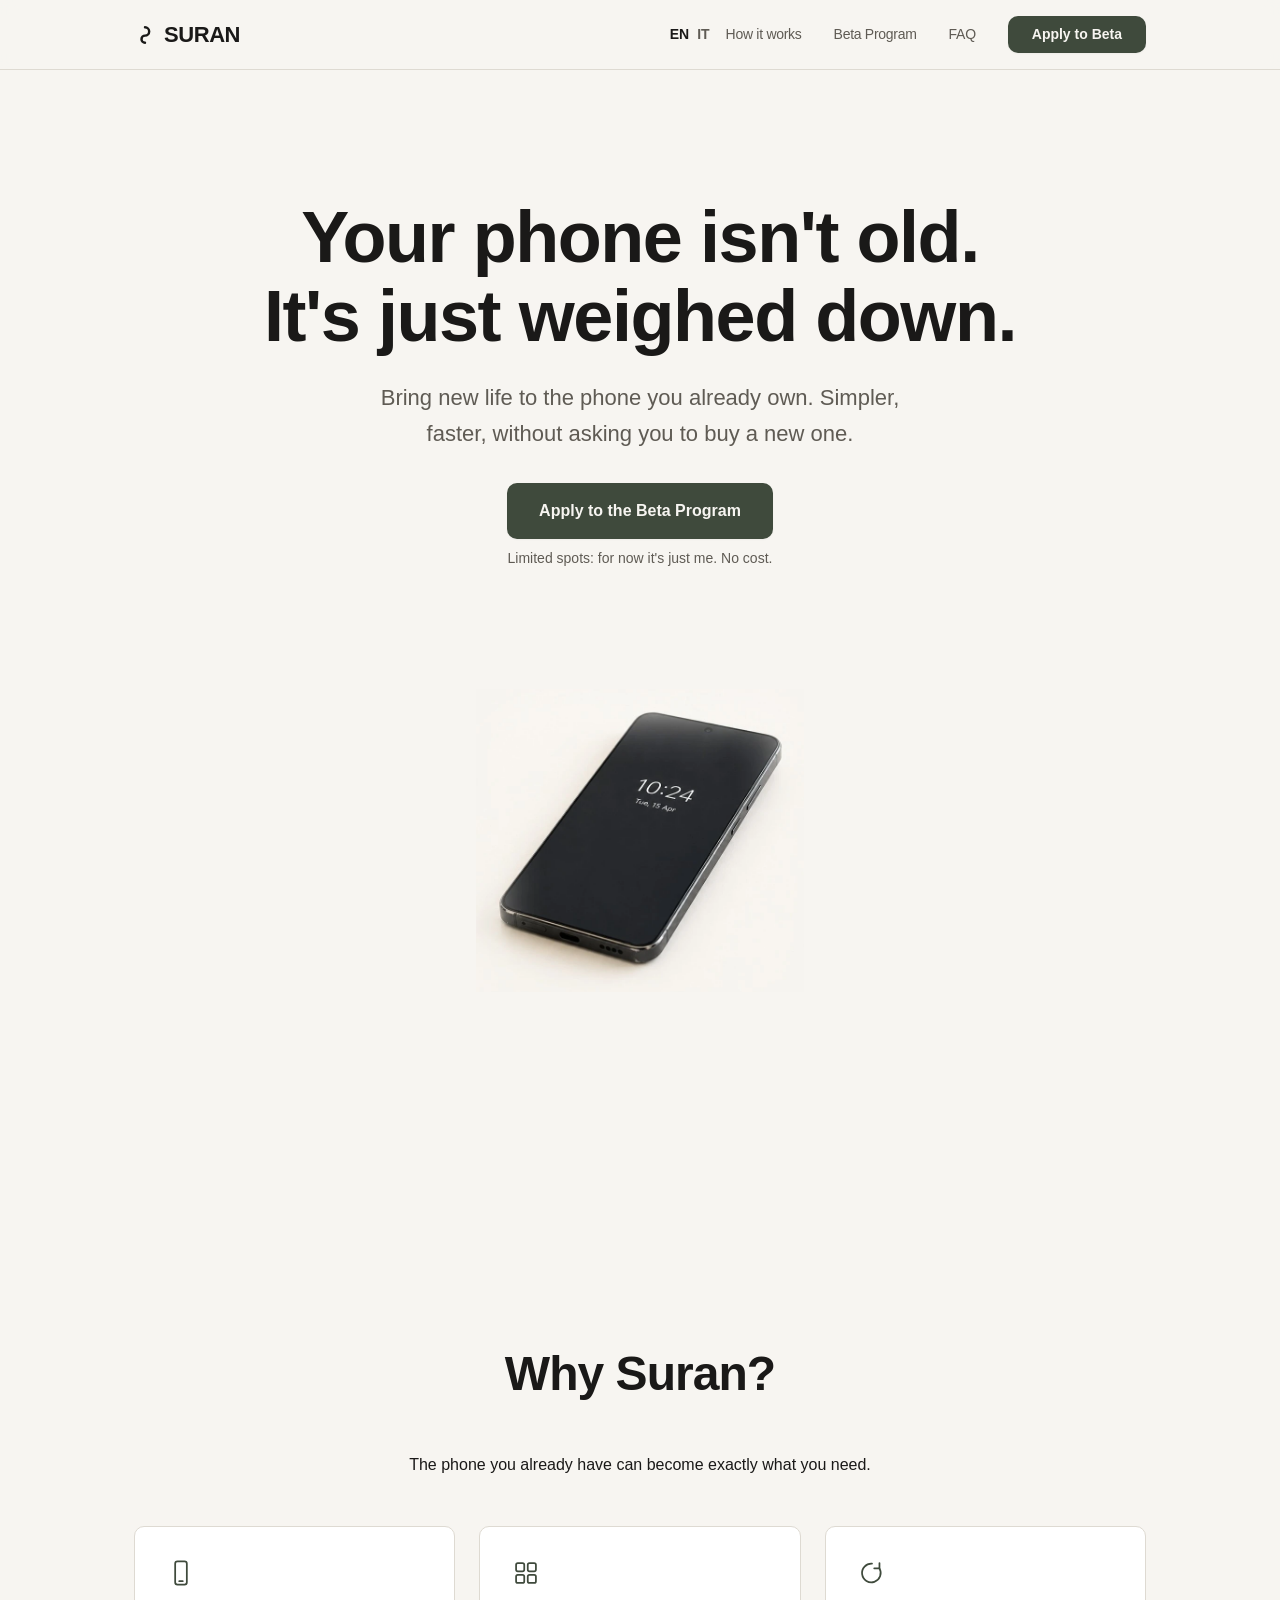
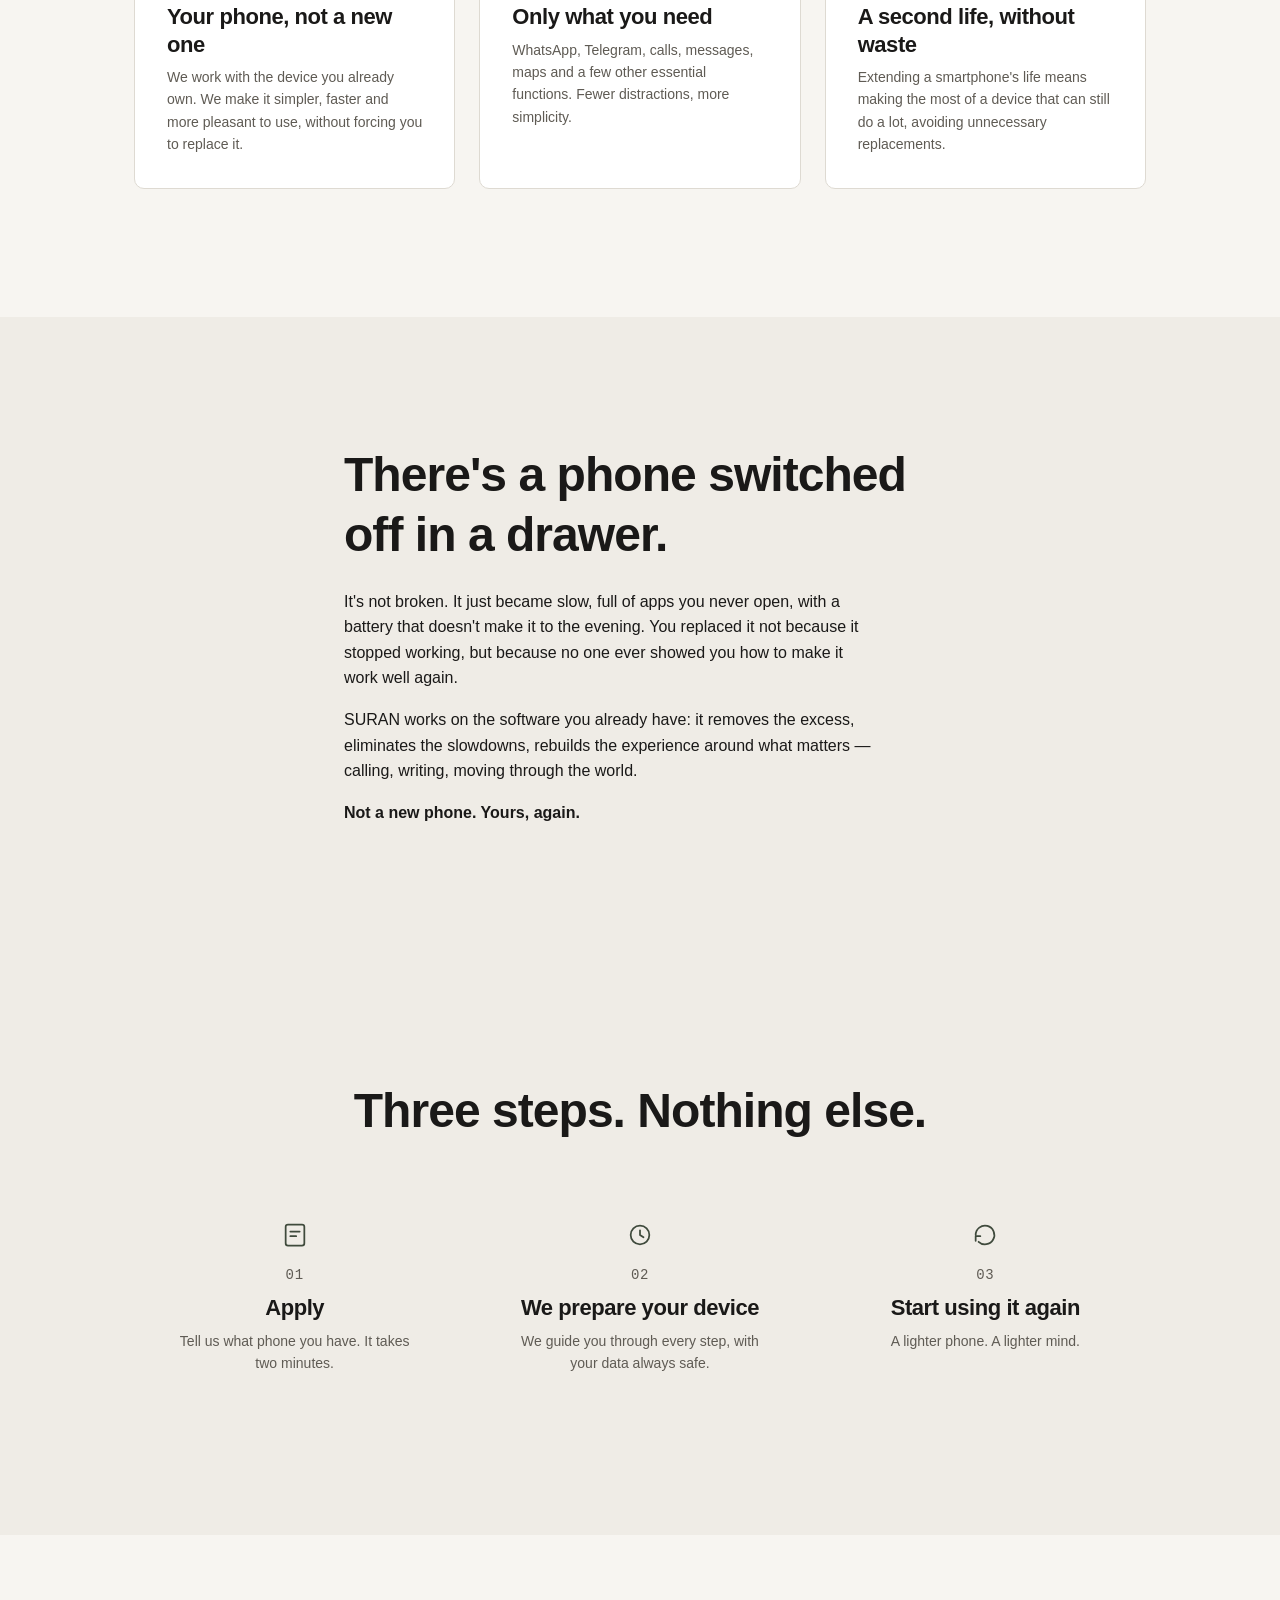
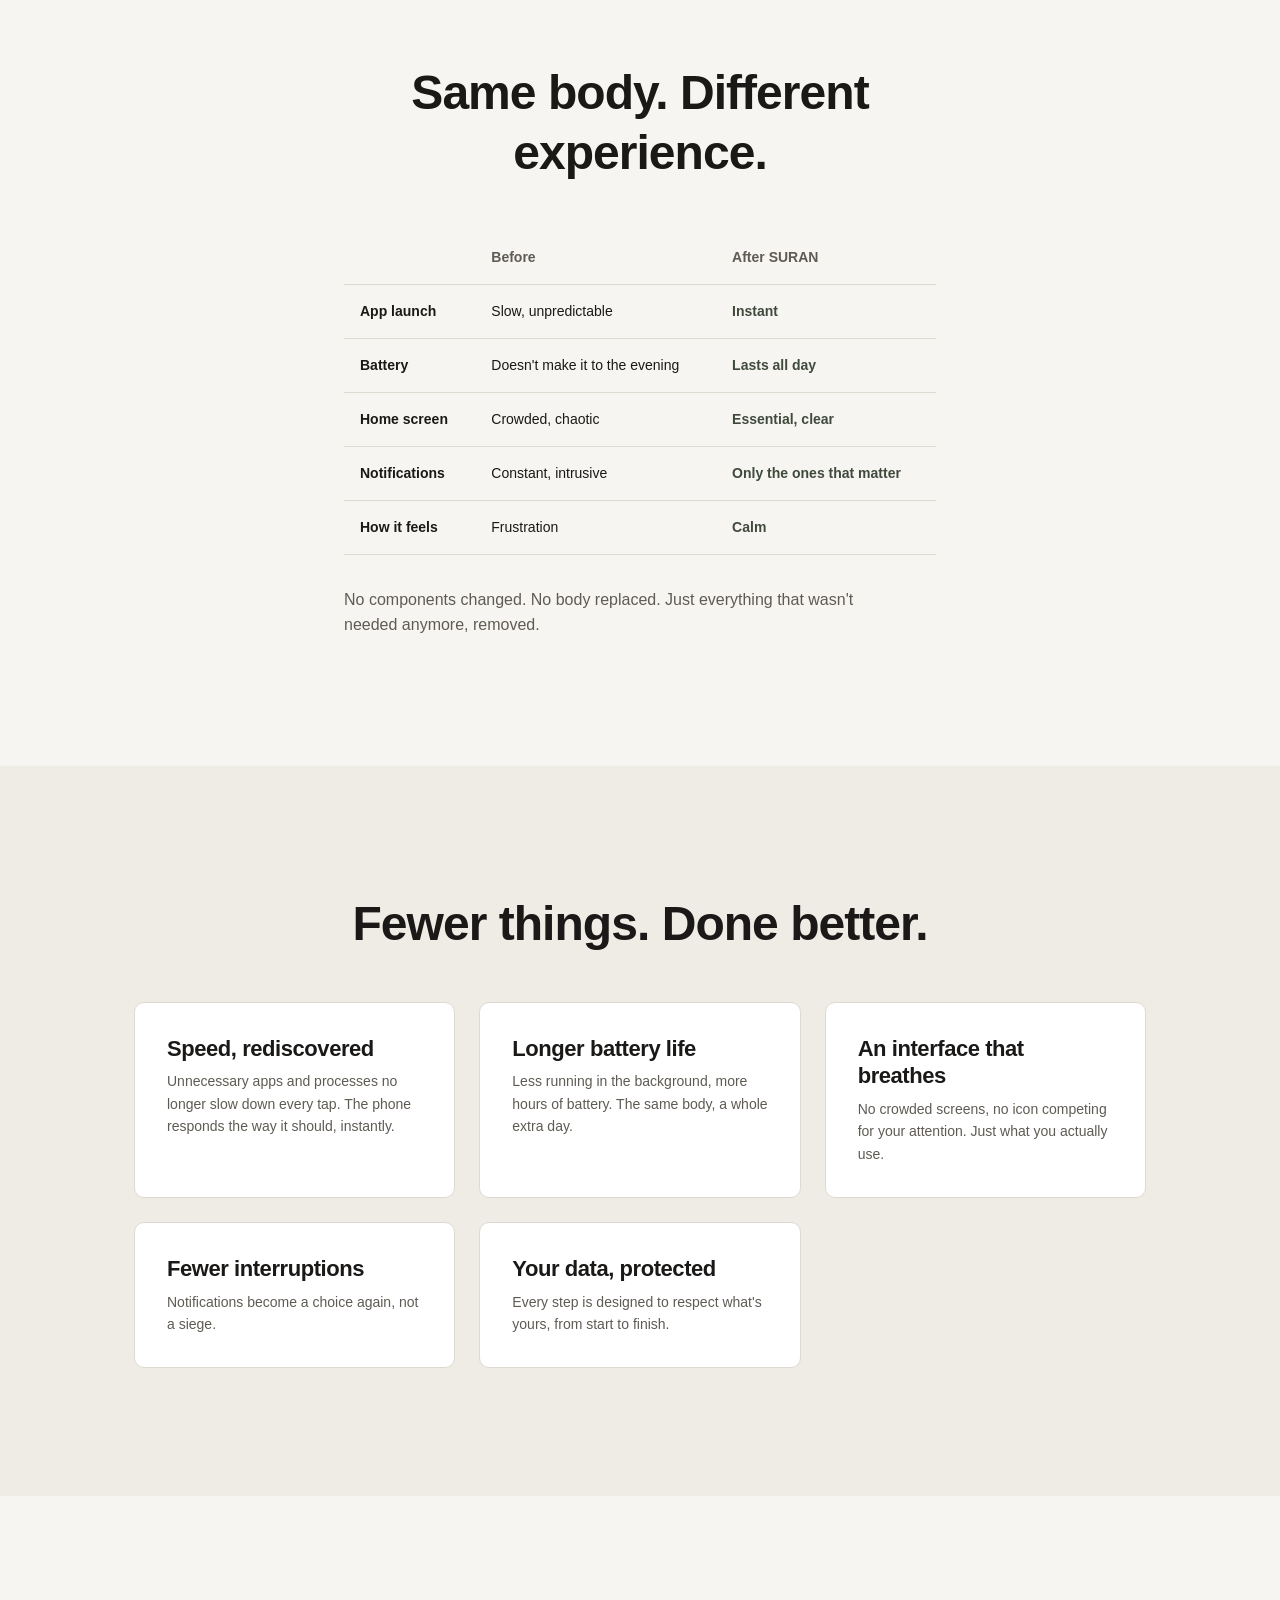
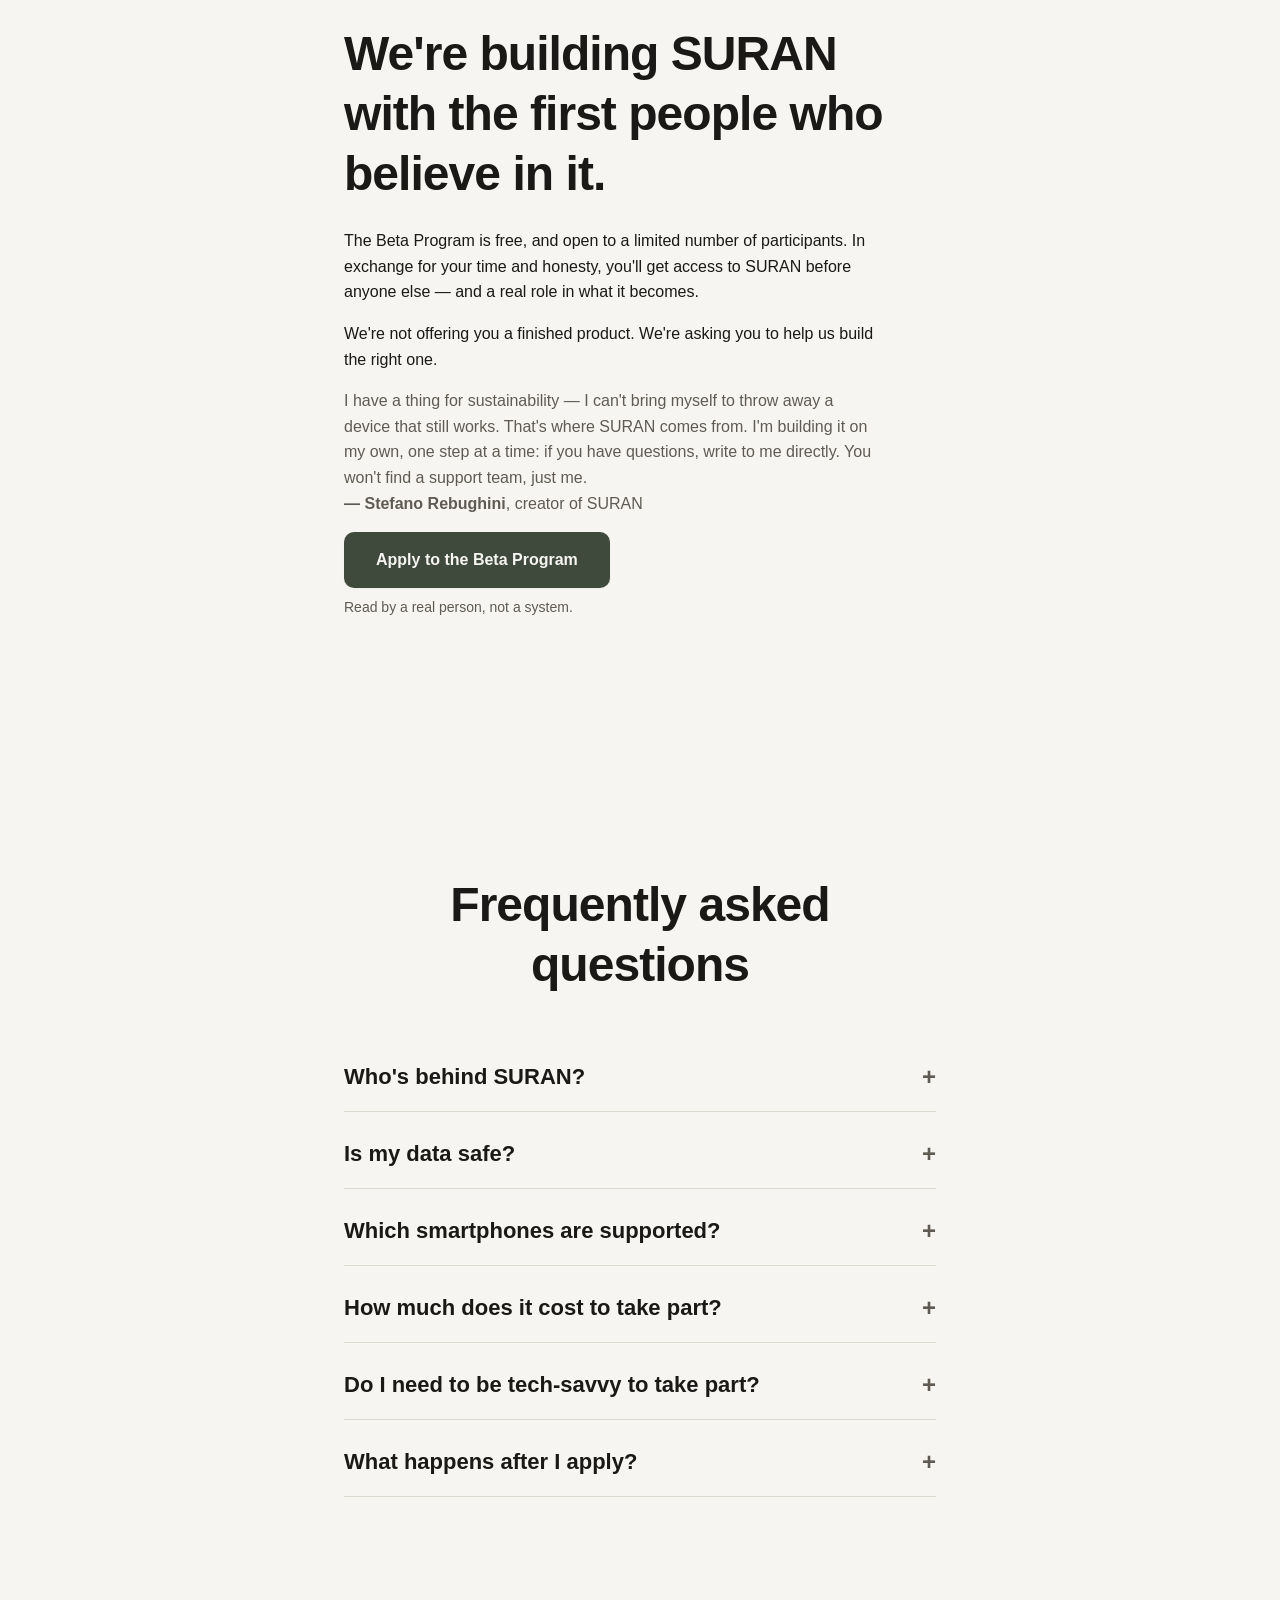
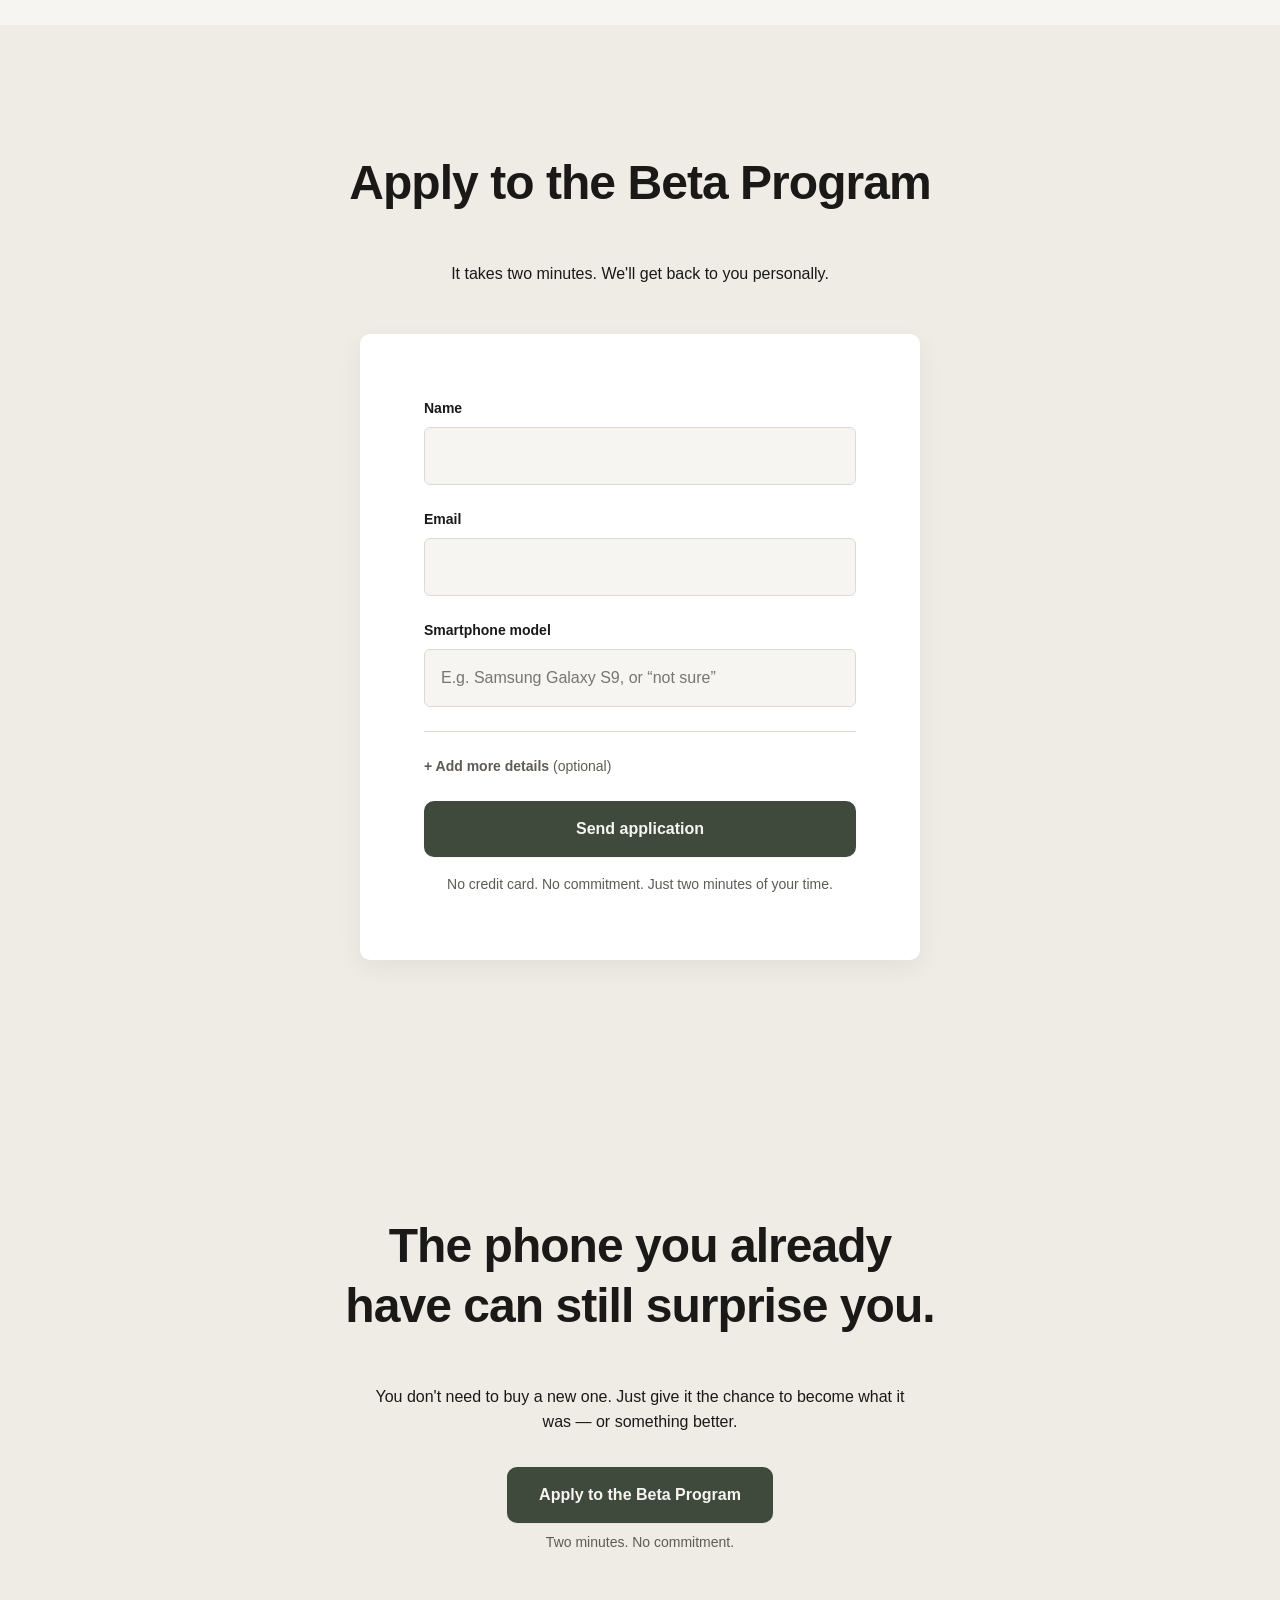
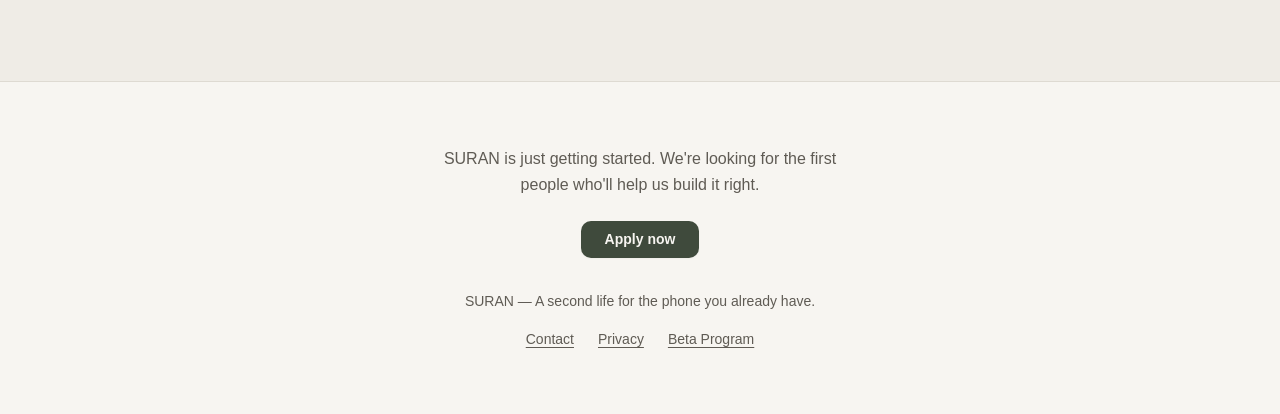
==== commit b8d29710: "Fix minor bugs" ====
--- a/en.html
+++ b/en.html
@@ -131,7 +131,7 @@
         </p>
         <div class="hero__cta">
           <a href="#apply" class="btn btn--primary">Apply to the Beta Program</a>
-          <p class="hero__cta-note">Limited spots. No cost.</p>
+          <p class="hero__cta-note">Limited spots: for now it's just me. No cost.</p>
         </div>
 
         <!-- VISUAL HERO — same product photo used on the Italian version. -->
@@ -159,14 +159,12 @@
          graphic elements, same icon language as "How it works".
     ============================================================= -->
     <section id="why-suran" class="section" aria-labelledby="why-suran-title">
-      <div class="container container--narrow">
+      <div class="container">
         <h2 id="why-suran-title" class="section__title section__title--center">Why Suran?</h2>
         <p class="section__text section__text--center" style="margin-bottom: var(--space-6);">
           The phone you already have can become exactly what you need.
         </p>
-      </div>
-
-      <div class="container">
+
         <div class="why-grid">
           <article class="why-card">
             <svg class="why-card__icon" viewBox="0 0 24 24" aria-hidden="true">
@@ -201,38 +199,29 @@
     </section>
 
     <!-- ============================================================
-         THE PROBLEM
-    ============================================================= -->
-    <section id="problem" class="section section--alt" aria-labelledby="problem-title">
+         THE PROBLEM + THE SOLUTION — merged (Option A, final review)
+         Previously two separate sections that ended up saying the
+         same thing twice (emotional hook, then rational reveal).
+         Merged into one breath: the problem stays the title and
+         opening, the solution arrives in the same block instead of
+         after another scroll.
+    ============================================================= -->
+    <section id="problem-solution" class="section section--alt" aria-labelledby="problem-title">
       <div class="container container--narrow">
         <h2 id="problem-title" class="section__title">There's a phone switched off in a drawer.</h2>
         <p class="section__text">
-          It's not broken. It's not too old to use. It just became slow,
-          cluttered with apps you never open, with a battery that doesn't
-          make it to the evening.
+          It's not broken. It just became slow, full of apps you never
+          open, with a battery that doesn't make it to the evening. You
+          replaced it not because it stopped working, but because no one
+          ever showed you how to make it work well again.
         </p>
         <p class="section__text">
-          So you replaced it. Not because it stopped working — but because
-          no one ever showed you how to make it work well again.
-        </p>
-      </div>
-    </section>
-
-    <!-- ============================================================
-         THE SOLUTION
-    ============================================================= -->
-    <section id="solution" class="section" aria-labelledby="solution-title">
-      <div class="container container--narrow">
-        <h2 id="solution-title" class="section__title">Not a new phone. Yours, again.</h2>
+          SURAN works on the software you already have: it removes the
+          excess, eliminates the slowdowns, rebuilds the experience around
+          what matters — calling, writing, moving through the world.
+        </p>
         <p class="section__text">
-          SURAN works on the software of the device you already have. We
-          remove the excess. We eliminate the slowdowns. We rebuild the
-          experience around what matters: calling, writing, moving through
-          the world.
-        </p>
-        <p class="section__text">
-          The result isn't a different phone. It's the same phone, without
-          everything that was slowing it down.
+          <strong>Not a new phone. Yours, again.</strong>
         </p>
       </div>
     </section>
@@ -380,7 +369,16 @@
           We're not offering you a finished product. We're asking you to
           help us build the right one.
         </p>
+        <p class="section__text section__text--muted">
+          I have a thing for sustainability — I can't bring myself
+          to throw away a device that still works. That's where SURAN
+          comes from. I'm building it on my own, one step at a time: if
+          you have questions, write to me directly. You won't find a
+          support team, just me.<br>
+          <strong>— <a href="mailto:ste.rebu@outlook.it">Stefano Rebughini</a></strong>, creator of SURAN
+        </p>
         <a href="#apply" class="btn btn--primary">Apply to the Beta Program</a>
+        <p class="hero__cta-note">Read by a real person, not a system.</p>
       </div>
     </section>
 
@@ -392,6 +390,11 @@
         <h2 id="faq-title" class="section__title section__title--center">Frequently asked questions</h2>
 
         <div class="faq-list">
+          <details class="faq-item">
+            <summary class="faq-item__question">Who's behind SURAN?</summary>
+            <p class="faq-item__answer">That's me — Stefano Rebughini. For now I'm building SURAN on my own: no team, no company behind it. I have a thing for sustainability and can't bring myself to throw away a device that still works — that's how the idea started. Want to write to me directly? <a href="mailto:ste.rebu@outlook.it">ste.rebu@outlook.it</a>.</p>
+          </details>
+
           <details class="faq-item">
             <summary class="faq-item__question">Is my data safe?</summary>
             <p class="faq-item__answer">Yes. Every step of the process is designed to protect your personal information. We only access what's necessary, and we guide you step by step before any changes.</p>
@@ -430,7 +433,7 @@
     <section id="apply" class="section section--alt" aria-labelledby="apply-title">
       <div class="container container--narrow">
         <h2 id="apply-title" class="section__title section__title--center">Apply to the Beta Program</h2>
-        <p class="section__text section__text--center">It takes two minutes. We'll get back to you personally.</p>
+        <p class="section__text section__text--center" style="margin-bottom: var(--space-6);">It takes two minutes. We'll get back to you personally.</p>
 
         <form
           id="form-candidatura"
--- a/style.css
+++ b/style.css
@@ -551,7 +551,7 @@
 .steps {
   display: grid;
   grid-template-columns: 1fr;
-  gap: var(--space-5);
+  gap: var(--space-4);
 }
 
 .step {
@@ -559,11 +559,19 @@
   padding: var(--space-5);
 }
 
-.step__icon {
-  width: 32px;
-  height: 32px;
+/* Icona e tipografia unificate con .why-card/.feature-card (vedi sezioni
+   10/10.1): stesso ruolo — icona guida + titolo + testo — stessa scala. */
+.step__icon,
+.why-card__icon {
+  display: block;
+  width: 28px;
+  height: 28px;
   color: var(--color-accent);
   margin-bottom: var(--space-3);
+}
+
+.step__icon {
+  margin-inline: auto; /* lo step resta centrato, le card restano allineate a sinistra */
 }
 
 .step__number {
@@ -576,11 +584,12 @@
 }
 
 .step__title {
-  font-size: var(--fs-h2);
+  font-size: var(--fs-body-lg);
   margin-bottom: var(--space-2);
 }
 
 .step__text {
+  font-size: var(--fs-small);
   color: var(--color-text-secondary);
   max-width: 32ch;
   margin-inline: auto;
@@ -621,49 +630,23 @@
 
 
 /* --------------------------------------------------------------------------
-   10. FEATURE — card grid
--------------------------------------------------------------------------- */
-
-.feature-grid {
-  display: grid;
-  grid-template-columns: 1fr;
-  gap: var(--space-4);
-}
-
-.feature-card {
-  background-color: var(--color-surface);
-  border-radius: var(--radius);
-  padding: var(--space-5);
-  box-shadow: var(--shadow-soft);
-}
-
-.feature-card__title {
-  font-size: var(--fs-body-lg);
-  margin-bottom: var(--space-2);
-}
-
-.feature-card__text {
-  color: var(--color-text-secondary);
-  font-size: var(--fs-small);
-}
-
-
-/* --------------------------------------------------------------------------
-   10.1 PERCHÉ SURAN — card grid
-   Stessa griglia responsive di .feature-grid (1 colonna mobile, 2
-   tablet, 3 desktop). Bordo sottile invece dell'ombra usata dalle
-   feature card più in basso nella pagina — coerente con la richiesta
-   "bordi sottili" per questa sezione specifica — con un hover molto
-   discreto (leggero sollevamento + bordo che vira verso l'accento,
-   niente ombre pesanti o glow).
--------------------------------------------------------------------------- */
-
+   10. FEATURE + PERCHÉ SURAN — card grid condivisa
+   Stesso identico trattamento per entrambe le sezioni: sono lo stesso
+   tipo di componente (icona/titolo/testo dentro una card), quindi
+   usano le stesse regole invece di duplicarle. Bordo sottile — non
+   ombra — coerente con l'estetica di riferimento (Nothing/Linear) del
+   Design System, con un hover discreto (leggero sollevamento + bordo
+   che vira verso l'accento, niente ombre pesanti o glow).
+-------------------------------------------------------------------------- */
+
+.feature-grid,
 .why-grid {
   display: grid;
   grid-template-columns: 1fr;
   gap: var(--space-4);
 }
 
+.feature-card,
 .why-card {
   background-color: var(--color-surface);
   border: 1px solid var(--color-border);
@@ -672,24 +655,19 @@
   transition: transform var(--transition-base), border-color var(--transition-fast);
 }
 
+.feature-card:hover,
 .why-card:hover {
   transform: translateY(-4px);
   border-color: var(--color-accent);
 }
 
-.why-card__icon {
-  display: block;
-  width: 28px;
-  height: 28px;
-  color: var(--color-accent);
-  margin-bottom: var(--space-3);
-}
-
+.feature-card__title,
 .why-card__title {
   font-size: var(--fs-body-lg);
   margin-bottom: var(--space-2);
 }
 
+.feature-card__text,
 .why-card__text {
   color: var(--color-text-secondary);
   font-size: var(--fs-small);
@@ -700,7 +678,17 @@
    11. FORM DI CANDIDATURA
 -------------------------------------------------------------------------- */
 
+/* Larghezza massima ridotta rispetto al container che lo ospita (720px):
+   un form più stretto e centrato compone meglio l'attenzione, senza
+   bisogno di colori o cornici diverse dal resto della pagina. Il
+   margine superiore crea una pausa prima della card, il box-shadow
+   (già il più marcato in uso sulla pagina — le altre card usano un
+   bordo sottile, non un'ombra) resta l'unico elemento di elevazione,
+   qui semplicemente lasciato "respirare" di più. */
 .form {
+  max-width: 560px;
+  margin-inline: auto;
+  margin-top: var(--space-5);
   background-color: var(--color-surface);
   border-radius: var(--radius);
   padding: var(--space-5);
@@ -814,8 +802,12 @@
 }
 
 /* Schermata di conferma: sostituisce il form dopo un invio riuscito
-   (creata ed inserita nel DOM da script.js, funzione showConfirmation) */
+   (creata ed inserita nel DOM da script.js, funzione showConfirmation).
+   Stessa larghezza massima di .form, per evitare che la sostituzione
+   cambi proporzione a metà interazione. */
 .form-confirmation {
+  max-width: 560px;
+  margin-inline: auto;
   background-color: var(--color-surface);
   border-radius: var(--radius);
   padding: var(--space-5);
@@ -862,6 +854,11 @@
   display: flex;
   align-items: center;
   justify-content: space-between;
+  transition: color var(--transition-fast);
+}
+
+.faq-item__question:hover {
+  color: var(--color-accent);
 }
 
 /* Rimuove il triangolo di default del browser e ne disegna uno custom */
@@ -876,6 +873,10 @@
   transition: transform var(--transition-fast);
   flex-shrink: 0;
   margin-left: var(--space-3);
+}
+
+.faq-item__question:hover::after {
+  color: var(--color-accent);
 }
 
 .faq-item[open] .faq-item__question::after {
@@ -989,10 +990,7 @@
     gap: var(--space-4);
   }
 
-  .feature-grid {
-    grid-template-columns: repeat(2, 1fr);
-  }
-
+  .feature-grid,
   .why-grid {
     grid-template-columns: repeat(2, 1fr);
   }
@@ -1064,16 +1062,17 @@
     max-width: 520px;
   }
 
-  .feature-grid {
-    grid-template-columns: repeat(3, 1fr);
-  }
-
+  .feature-grid,
   .why-grid {
     grid-template-columns: repeat(3, 1fr);
   }
 
   .form {
-    padding: var(--space-6);
+    padding: var(--space-7);
+  }
+
+  .form-confirmation {
+    padding: var(--space-7);
   }
 
   /* Su desktop il layout resta a colonna singola per il form:
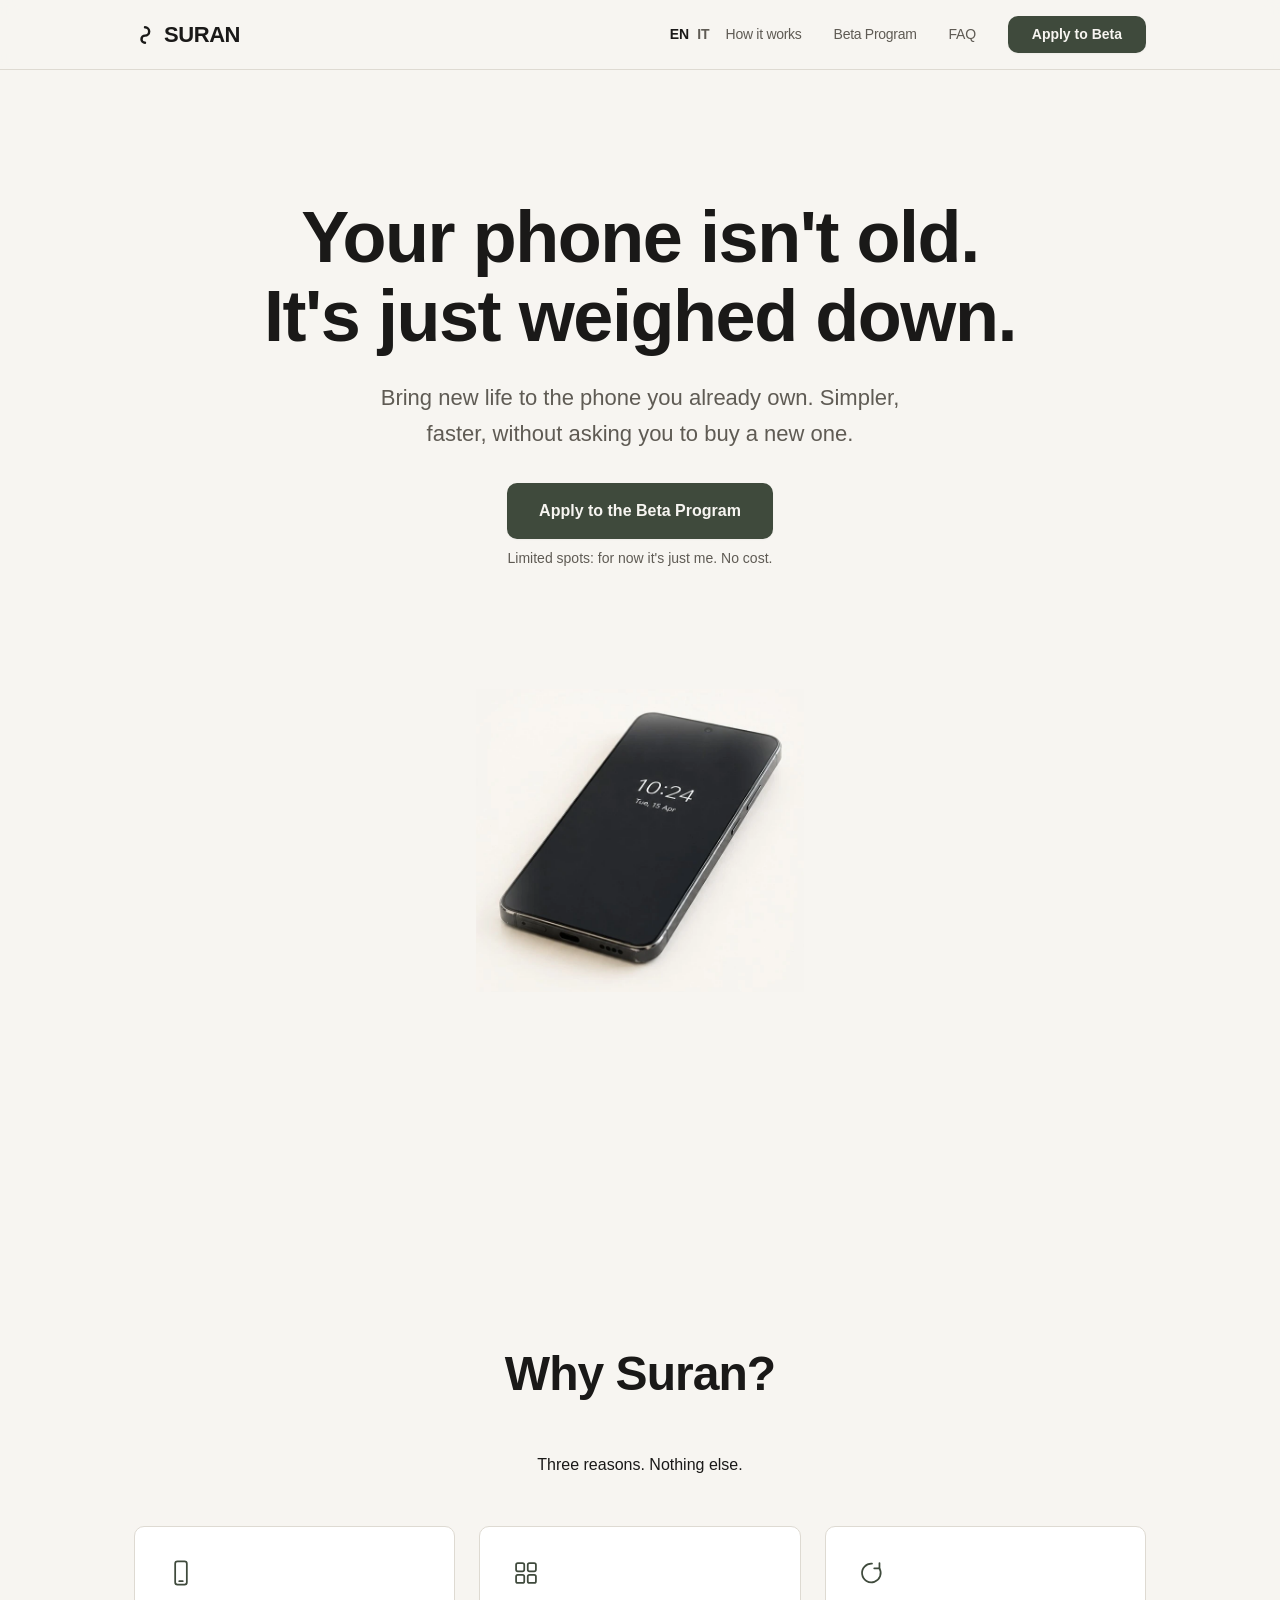
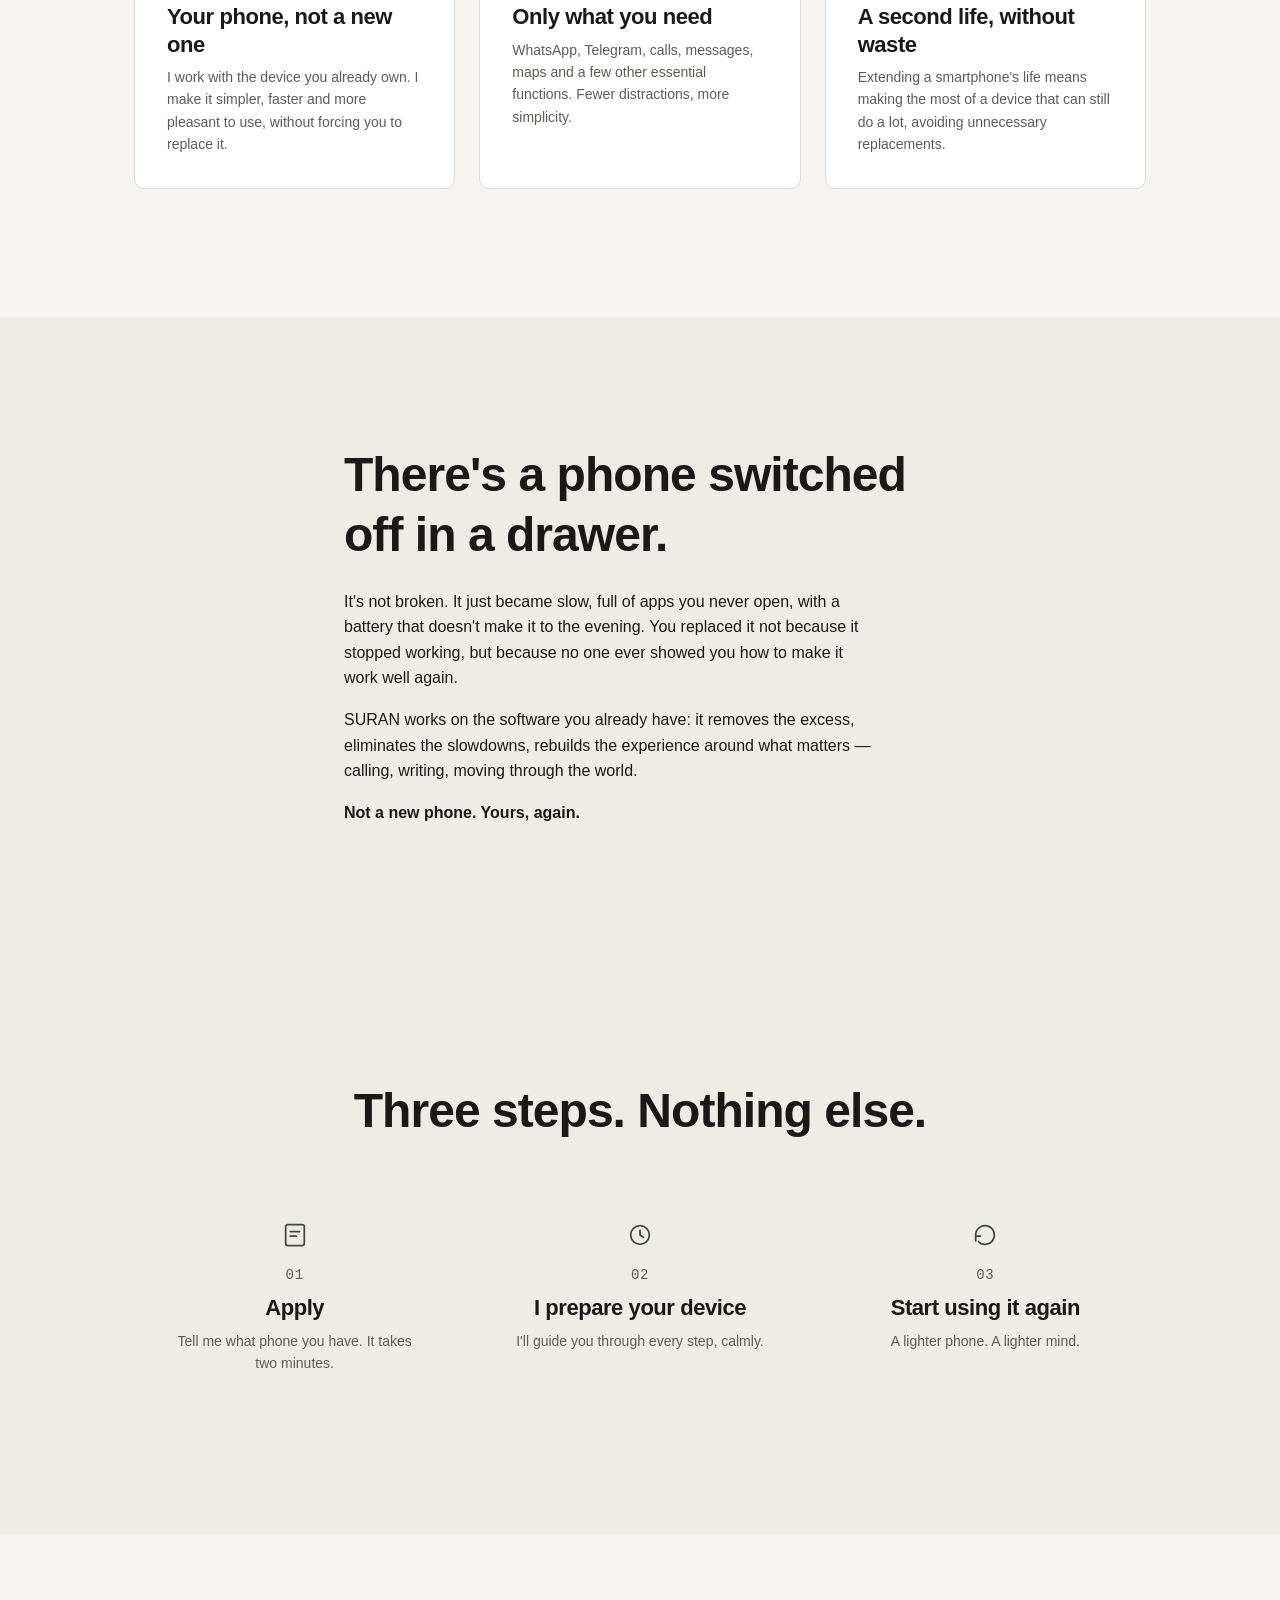
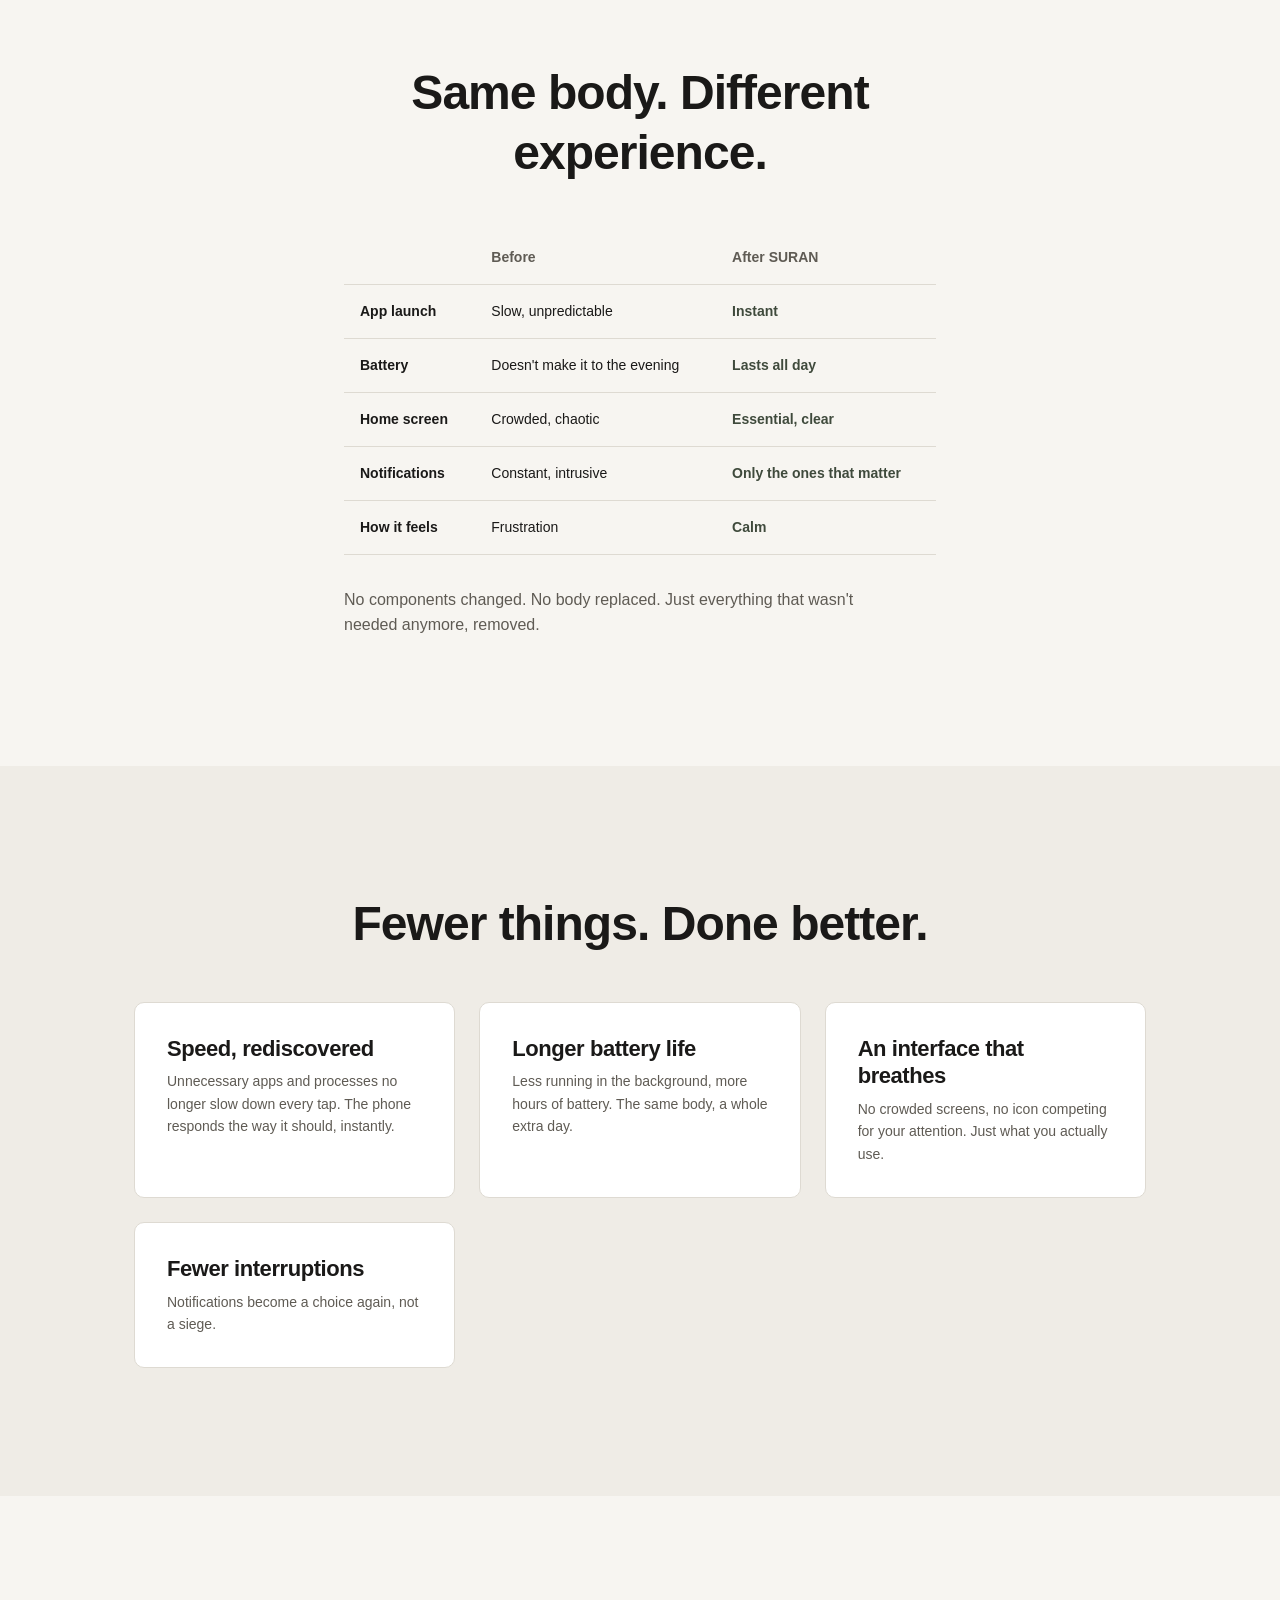
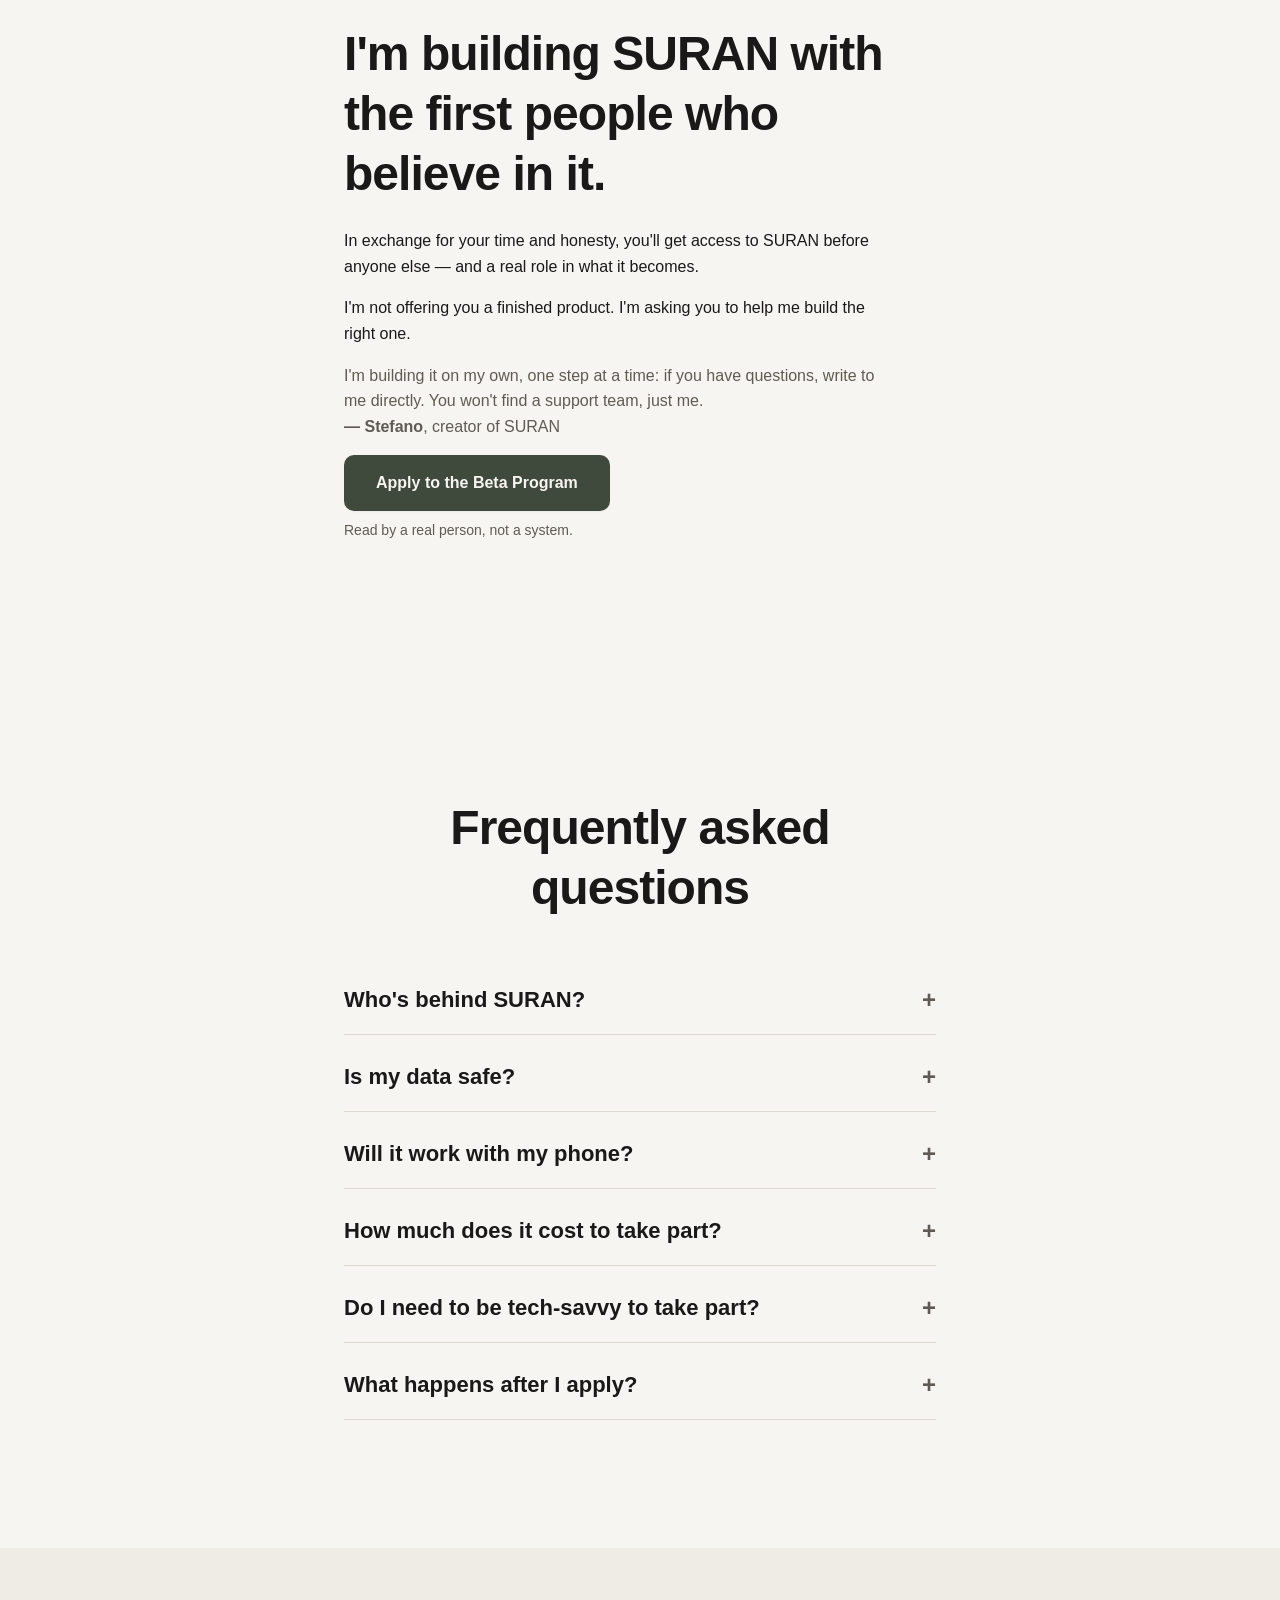
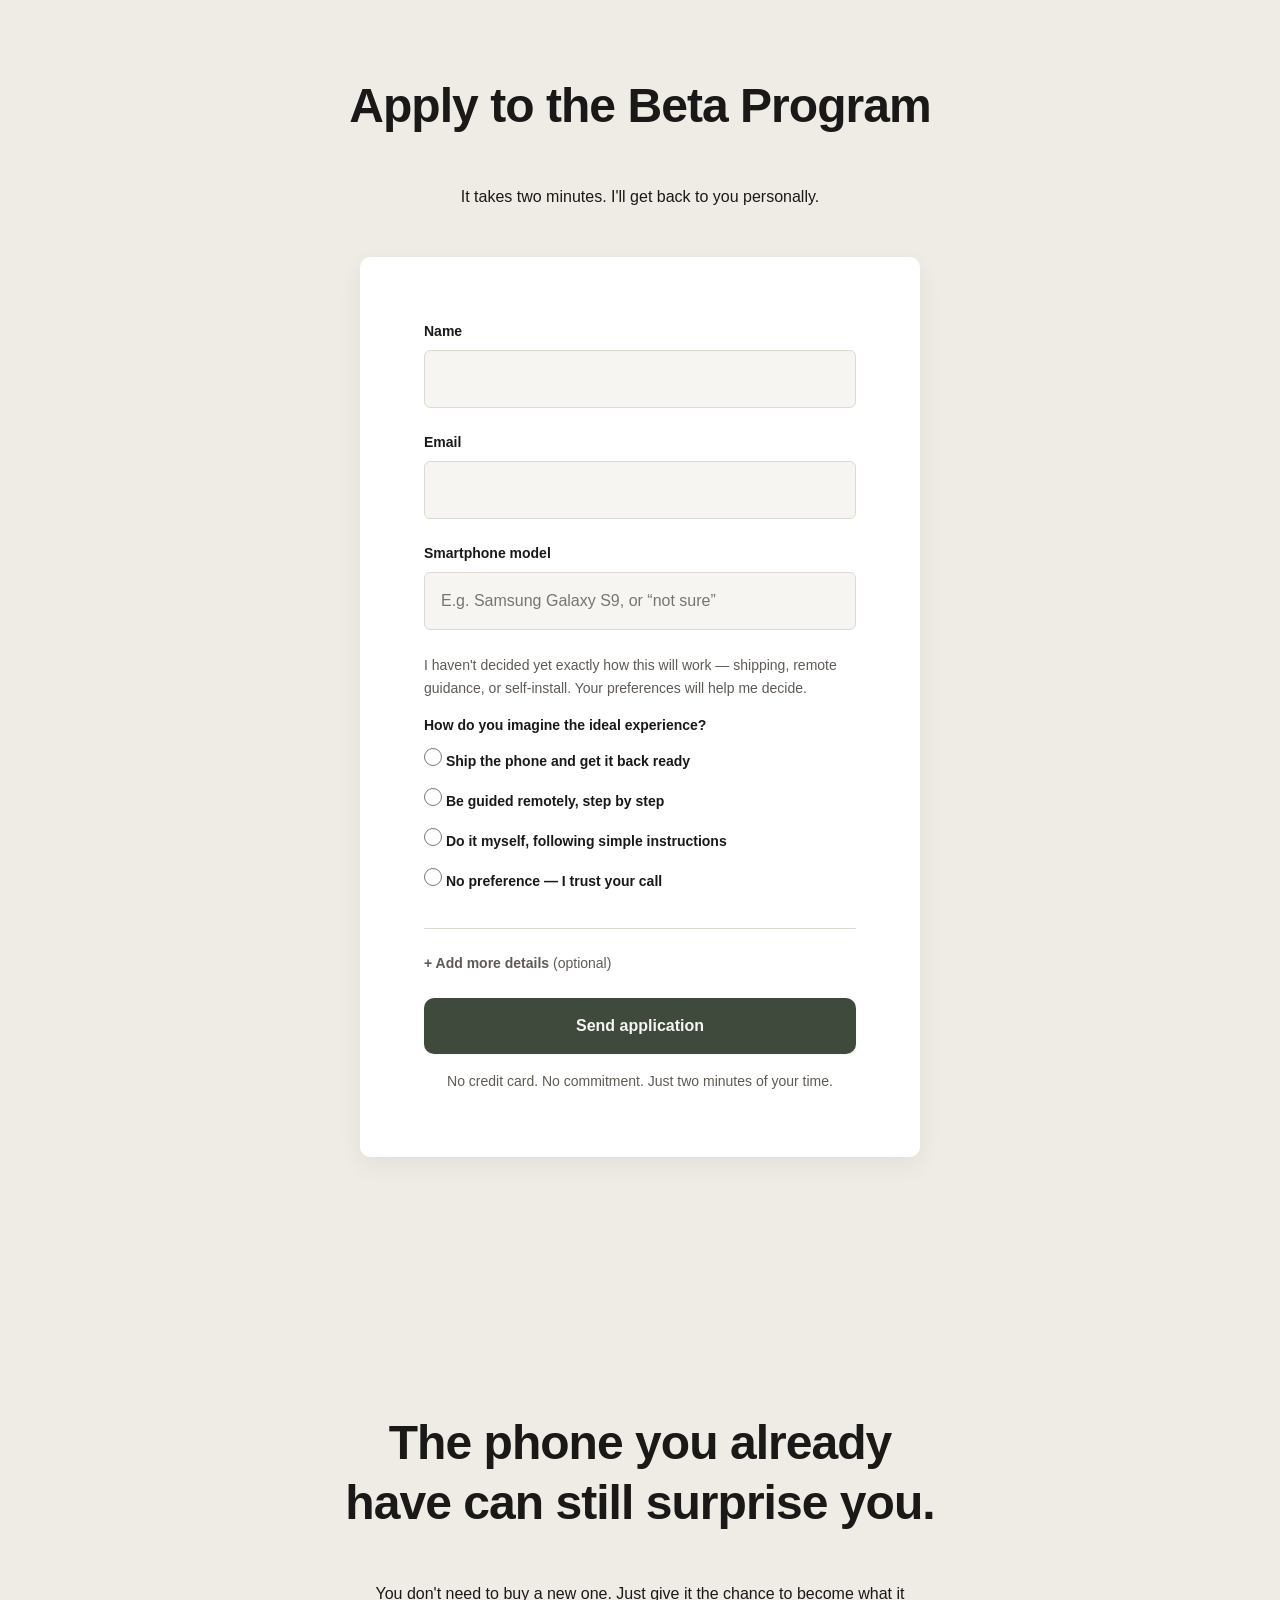
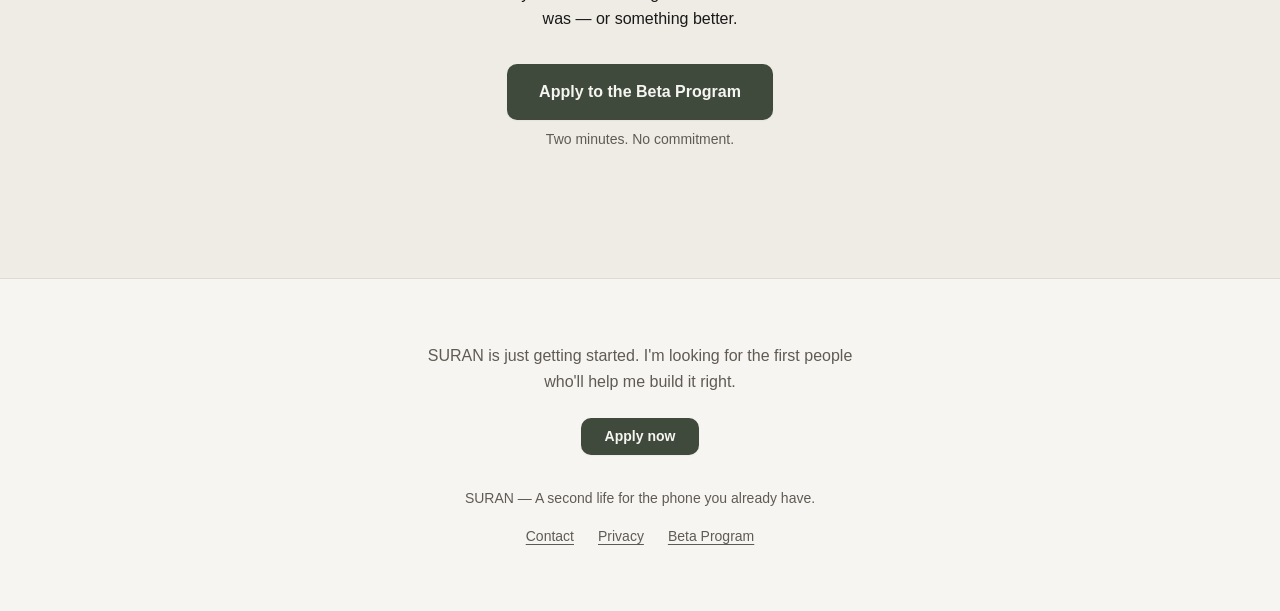
==== commit d104258a: "Final version" ====
--- a/en.html
+++ b/en.html
@@ -21,7 +21,7 @@
   <link rel="icon" href="favicon-32.png" sizes="32x32" type="image/png">
   <link rel="icon" href="favicon-16.png" sizes="16x16" type="image/png">
   <link rel="alternate icon" href="favicon.ico">
-  <link rel="apple-touch-icon" href="apple-touch-icon.png">
+  <link rel="apple-touch-icon" href="apple-touch-icon.png" sizes="180x180">
 
   <!-- Open Graph -->
   <meta property="og:type" content="website">
@@ -32,6 +32,8 @@
   <meta property="og:title" content="SURAN — A second life for the phone you already have">
   <meta property="og:description" content="SURAN brings the Android smartphone you already own back to life, turning it into a simple, fast, essential device. Apply to the Beta Program.">
   <meta property="og:image" content="https://suran.tech/assets/og-image-en.jpg">
+  <meta property="og:image:width" content="1200">
+  <meta property="og:image:height" content="630">
 
   <!-- Twitter Card -->
   <meta name="twitter:card" content="summary_large_image">
@@ -162,7 +164,7 @@
       <div class="container">
         <h2 id="why-suran-title" class="section__title section__title--center">Why Suran?</h2>
         <p class="section__text section__text--center" style="margin-bottom: var(--space-6);">
-          The phone you already have can become exactly what you need.
+          Three reasons. Nothing else.
         </p>
 
         <div class="why-grid">
@@ -172,7 +174,7 @@
               <path d="M10.5 19h3" fill="none" stroke="currentColor" stroke-width="1.5" stroke-linecap="round"/>
             </svg>
             <h3 class="why-card__title">Your phone, not a new one</h3>
-            <p class="why-card__text">We work with the device you already own. We make it simpler, faster and more pleasant to use, without forcing you to replace it.</p>
+            <p class="why-card__text">I work with the device you already own. I make it simpler, faster and more pleasant to use, without forcing you to replace it.</p>
           </article>
 
           <article class="why-card">
@@ -241,7 +243,7 @@
             </svg>
             <span class="step__number" aria-hidden="true">01</span>
             <h3 class="step__title">Apply</h3>
-            <p class="step__text">Tell us what phone you have. It takes two minutes.</p>
+            <p class="step__text">Tell me what phone you have. It takes two minutes.</p>
           </li>
           <li class="step">
             <svg class="step__icon" viewBox="0 0 24 24" aria-hidden="true">
@@ -249,8 +251,8 @@
               <path d="M12 8v4l3 2" fill="none" stroke="currentColor" stroke-width="1.5" stroke-linecap="round" stroke-linejoin="round"/>
             </svg>
             <span class="step__number" aria-hidden="true">02</span>
-            <h3 class="step__title">We prepare your device</h3>
-            <p class="step__text">We guide you through every step, with your data always safe.</p>
+            <h3 class="step__title">I prepare your device</h3>
+            <p class="step__text">I'll guide you through every step, calmly.</p>
           </li>
           <li class="step">
             <svg class="step__icon" viewBox="0 0 24 24" aria-hidden="true">
@@ -344,11 +346,6 @@
             <h3 class="feature-card__title">Fewer interruptions</h3>
             <p class="feature-card__text">Notifications become a choice again, not a siege.</p>
           </article>
-
-          <article class="feature-card">
-            <h3 class="feature-card__title">Your data, protected</h3>
-            <p class="feature-card__text">Every step is designed to respect what's yours, from start to finish.</p>
-          </article>
         </div>
       </div>
     </section>
@@ -358,24 +355,21 @@
     ============================================================= -->
     <section id="beta-program" class="section" aria-labelledby="beta-title">
       <div class="container container--narrow">
-        <h2 id="beta-title" class="section__title">We're building SURAN with the first people who believe in it.</h2>
+        <h2 id="beta-title" class="section__title">I'm building SURAN with the first people who believe in it.</h2>
         <p class="section__text">
-          The Beta Program is free, and open to a limited number of
-          participants. In exchange for your time and honesty, you'll get
+          In exchange for your time and honesty, you'll get
           access to SURAN before anyone else — and a real role in what it
           becomes.
         </p>
         <p class="section__text">
-          We're not offering you a finished product. We're asking you to
-          help us build the right one.
+          I'm not offering you a finished product. I'm asking you to
+          help me build the right one.
         </p>
         <p class="section__text section__text--muted">
-          I have a thing for sustainability — I can't bring myself
-          to throw away a device that still works. That's where SURAN
-          comes from. I'm building it on my own, one step at a time: if
+          I'm building it on my own, one step at a time: if
           you have questions, write to me directly. You won't find a
           support team, just me.<br>
-          <strong>— <a href="mailto:ste.rebu@outlook.it">Stefano Rebughini</a></strong>, creator of SURAN
+          <strong>— <a href="mailto:stefano.rebughini@suran.tech">Stefano</a></strong>, creator of SURAN
         </p>
         <a href="#apply" class="btn btn--primary">Apply to the Beta Program</a>
         <p class="hero__cta-note">Read by a real person, not a system.</p>
@@ -392,32 +386,32 @@
         <div class="faq-list">
           <details class="faq-item">
             <summary class="faq-item__question">Who's behind SURAN?</summary>
-            <p class="faq-item__answer">That's me — Stefano Rebughini. For now I'm building SURAN on my own: no team, no company behind it. I have a thing for sustainability and can't bring myself to throw away a device that still works — that's how the idea started. Want to write to me directly? <a href="mailto:ste.rebu@outlook.it">ste.rebu@outlook.it</a>.</p>
+            <p class="faq-item__answer">That's me — Stefano. For now I'm building SURAN on my own: no team, no company behind it. I have a thing for sustainability and can't bring myself to throw away a device that still works — that's how the idea started. Want to write to me directly? <a href="mailto:stefano.rebughini@suran.tech">stefano.rebughini@suran.tech</a>.</p>
           </details>
 
           <details class="faq-item">
             <summary class="faq-item__question">Is my data safe?</summary>
-            <p class="faq-item__answer">Yes. Every step of the process is designed to protect your personal information. We only access what's necessary, and we guide you step by step before any changes.</p>
+            <p class="faq-item__answer">Yes. Every step of the process is designed to protect your personal information. I only access what's necessary, and I guide you step by step before any changes.</p>
           </details>
 
           <details class="faq-item">
-            <summary class="faq-item__question">Which smartphones are supported?</summary>
-            <p class="faq-item__answer">We're finalizing the full list together with the first Beta participants. If you're unsure about your model, apply anyway — we'll let you know personally.</p>
+            <summary class="faq-item__question">Will it work with my phone?</summary>
+            <p class="faq-item__answer">I'm finalizing the full list together with the first Beta participants. If you're unsure about your model, apply anyway — I'll let you know personally.</p>
           </details>
 
           <details class="faq-item">
             <summary class="faq-item__question">How much does it cost to take part?</summary>
-            <p class="faq-item__answer">Nothing. The Beta Program is free. In exchange, we just ask for honest feedback on your experience.</p>
+            <p class="faq-item__answer">Nothing. The Beta Program is free. In exchange, I just ask for honest feedback on your experience.</p>
           </details>
 
           <details class="faq-item">
             <summary class="faq-item__question">Do I need to be tech-savvy to take part?</summary>
-            <p class="faq-item__answer">No. We guide you through every step, in plain language, with no technical shortcuts.</p>
+            <p class="faq-item__answer">No. I'll guide you through every step, in plain language, with no technical shortcuts.</p>
           </details>
 
           <details class="faq-item">
             <summary class="faq-item__question">What happens after I apply?</summary>
-            <p class="faq-item__answer">We'll contact you directly within the next few days. No anonymous waiting — a real reply, from real people.</p>
+            <p class="faq-item__answer">I'll contact you directly within the next few days. No anonymous waiting — a real reply, from a real person.</p>
           </details>
         </div>
       </div>
@@ -433,7 +427,7 @@
     <section id="apply" class="section section--alt" aria-labelledby="apply-title">
       <div class="container container--narrow">
         <h2 id="apply-title" class="section__title section__title--center">Apply to the Beta Program</h2>
-        <p class="section__text section__text--center" style="margin-bottom: var(--space-6);">It takes two minutes. We'll get back to you personally.</p>
+        <p class="section__text section__text--center" style="margin-bottom: var(--space-6);">It takes two minutes. I'll get back to you personally.</p>
 
         <form
           id="form-candidatura"
@@ -468,12 +462,44 @@
             <input type="text" id="modello" name="modello" placeholder="E.g. Samsung Galaxy S9, or “not sure”">
           </div>
 
+          <!-- Discovery question, deliberately visible, not tucked away in
+               the optional details: this is the core of the "turn the
+               form into a customer discovery tool" request. Radio, not
+               free text — one click, zero friction, maximum signal on
+               one of the still-open product decisions. -->
+          <div class="form__field">
+            <p class="form__discovery-intro">
+              I haven't decided yet exactly how this will work — shipping,
+              remote guidance, or self-install. Your preferences will help
+              me decide.
+            </p>
+            <fieldset class="form__radio-group">
+              <legend>How do you imagine the ideal experience?</legend>
+              <label class="form__radio-option">
+                <input type="radio" name="esperienza_ideale" value="Ship the phone and get it back ready">
+                <span>Ship the phone and get it back ready</span>
+              </label>
+              <label class="form__radio-option">
+                <input type="radio" name="esperienza_ideale" value="Be guided remotely, step by step">
+                <span>Be guided remotely, step by step</span>
+              </label>
+              <label class="form__radio-option">
+                <input type="radio" name="esperienza_ideale" value="Do it myself, following simple instructions">
+                <span>Do it myself, following simple instructions</span>
+              </label>
+              <label class="form__radio-option">
+                <input type="radio" name="esperienza_ideale" value="No preference — I trust your call">
+                <span>No preference — I trust your call</span>
+              </label>
+            </fieldset>
+          </div>
+
           <details class="form__more">
             <summary class="form__more-summary">Add more details <span class="form__optional">(optional)</span></summary>
 
             <div class="form__field">
-              <label for="inutilizzo">How long you haven't used it, and why</label>
-              <textarea id="inutilizzo" name="inutilizzo" rows="3"></textarea>
+              <label for="esitazione">Is there anything that would make you hesitate to take part?</label>
+              <textarea id="esitazione" name="esitazione" rows="3" placeholder="Even one line helps — I'm still figuring out how to structure this."></textarea>
             </div>
 
             <div class="form__field">
@@ -516,15 +542,15 @@
   <footer class="site-footer">
     <div class="container">
       <p class="site-footer__message">
-        SURAN is just getting started. We're looking for the first people
-        who'll help us build it right.
+        SURAN is just getting started. I'm looking for the first people
+        who'll help me build it right.
       </p>
       <a href="#apply" class="btn btn--primary btn--small">Apply now</a>
 
       <p class="site-footer__tagline">SURAN — A second life for the phone you already have.</p>
 
       <nav class="site-footer__links" aria-label="Secondary footer links">
-        <a href="mailto:info@suran.tech">Contact</a>
+        <a href="mailto:stefano.rebughini@suran.tech">Contact</a>
         <a href="privacy-en.html">Privacy</a>
         <a href="#beta-program">Beta Program</a>
       </nav>
--- a/style.css
+++ b/style.css
@@ -741,6 +741,46 @@
   min-height: 6rem;
 }
 
+/* Blocco di discovery: intro che spiega perché si chiede una domanda su
+   una decisione di prodotto ancora aperta, più il gruppo di opzioni.
+   Nessun colore o stile nuovo: accent-color riusa la stessa variabile
+   dell'accento del brand per tingere i radio nativi, senza dover
+   ridisegnare il controllo da zero. */
+.form__discovery-intro {
+  font-size: var(--fs-small);
+  color: var(--color-text-secondary);
+  margin-bottom: var(--space-3);
+}
+
+.form__radio-group {
+  border: none;
+  padding: 0;
+  margin: 0;
+}
+
+.form__radio-group legend {
+  font-size: var(--fs-small);
+  font-weight: 600;
+  padding: 0;
+  margin-bottom: var(--space-2);
+}
+
+.form__radio-option {
+  display: flex;
+  align-items: center;
+  gap: var(--space-2);
+  padding-block: var(--space-1);
+  font-size: var(--fs-body);
+  cursor: pointer;
+}
+
+.form__radio-option input[type="radio"] {
+  accent-color: var(--color-accent);
+  width: 18px;
+  height: 18px;
+  flex-shrink: 0;
+}
+
 /* Contenitore <details> dei campi facoltativi: stesso pattern accessibile
    già usato per la FAQ, per ridurre l'attrito visivo iniziale del form. */
 .form__more {
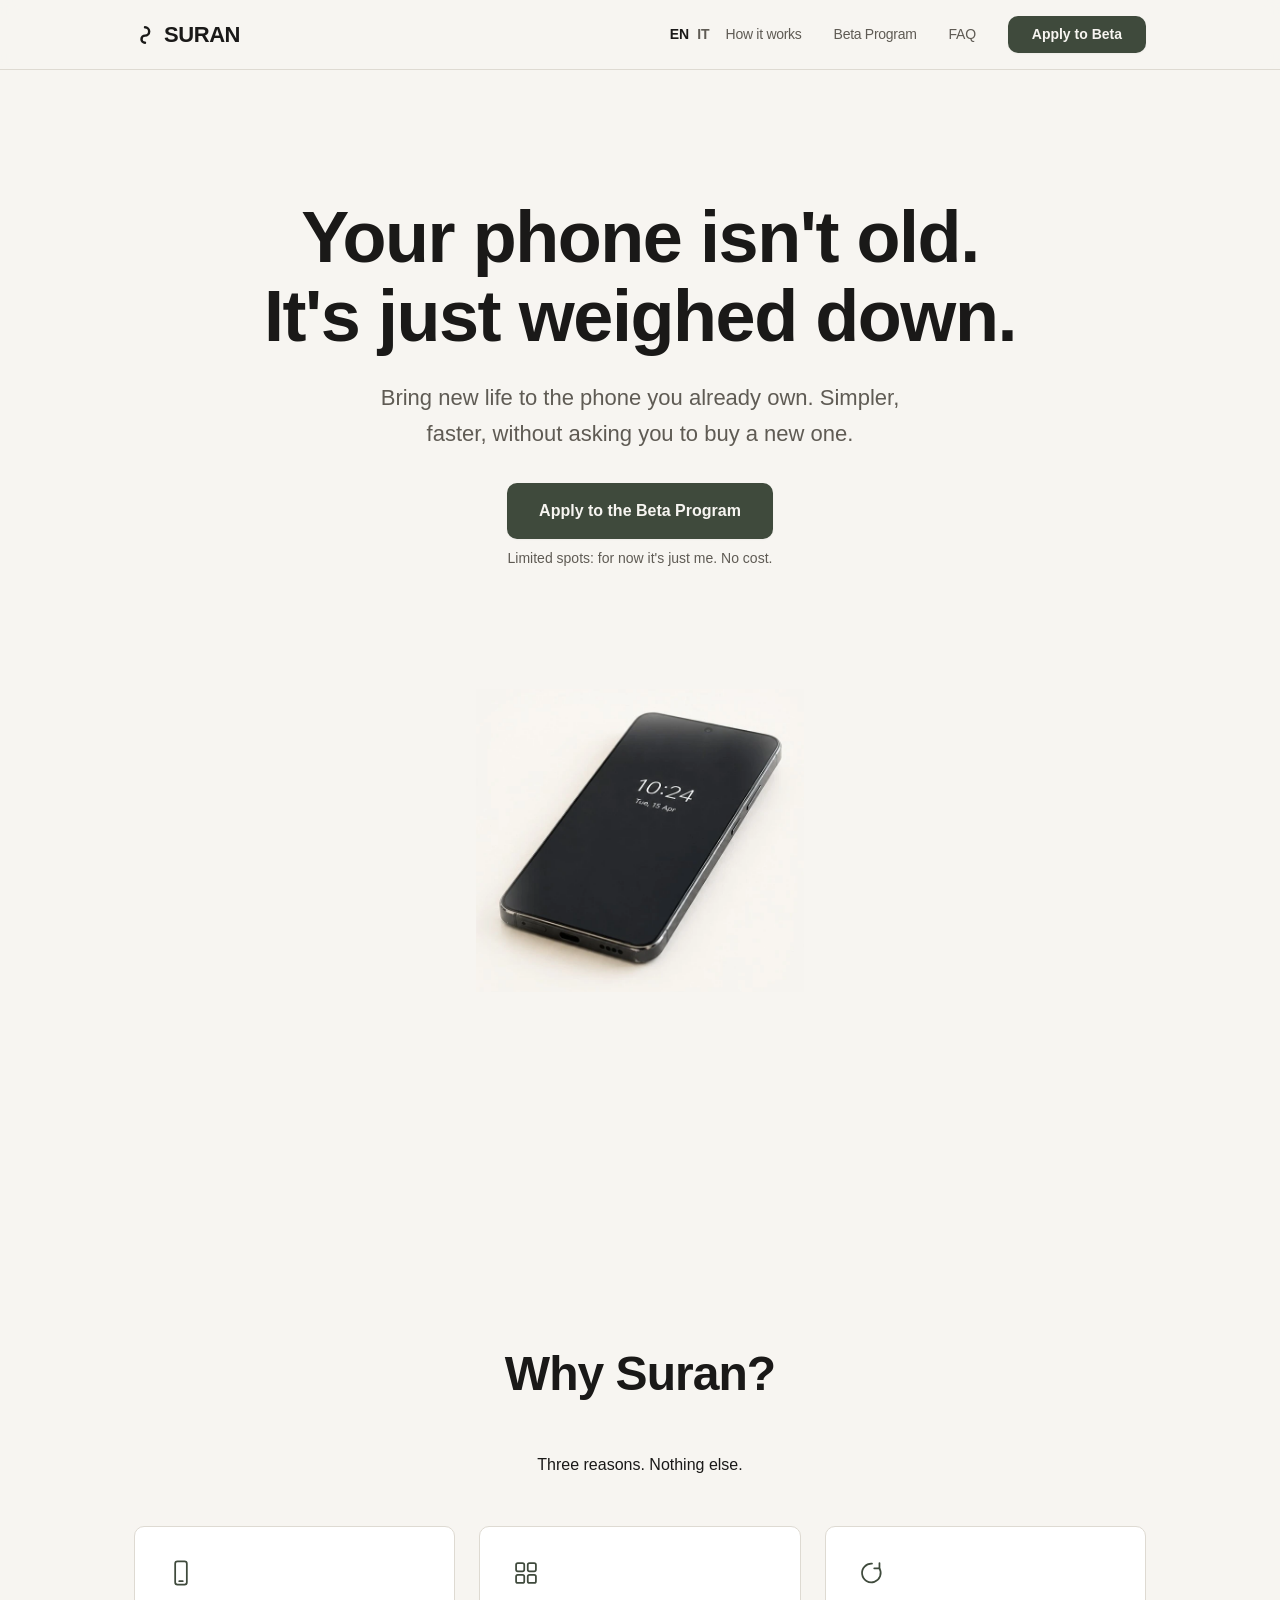
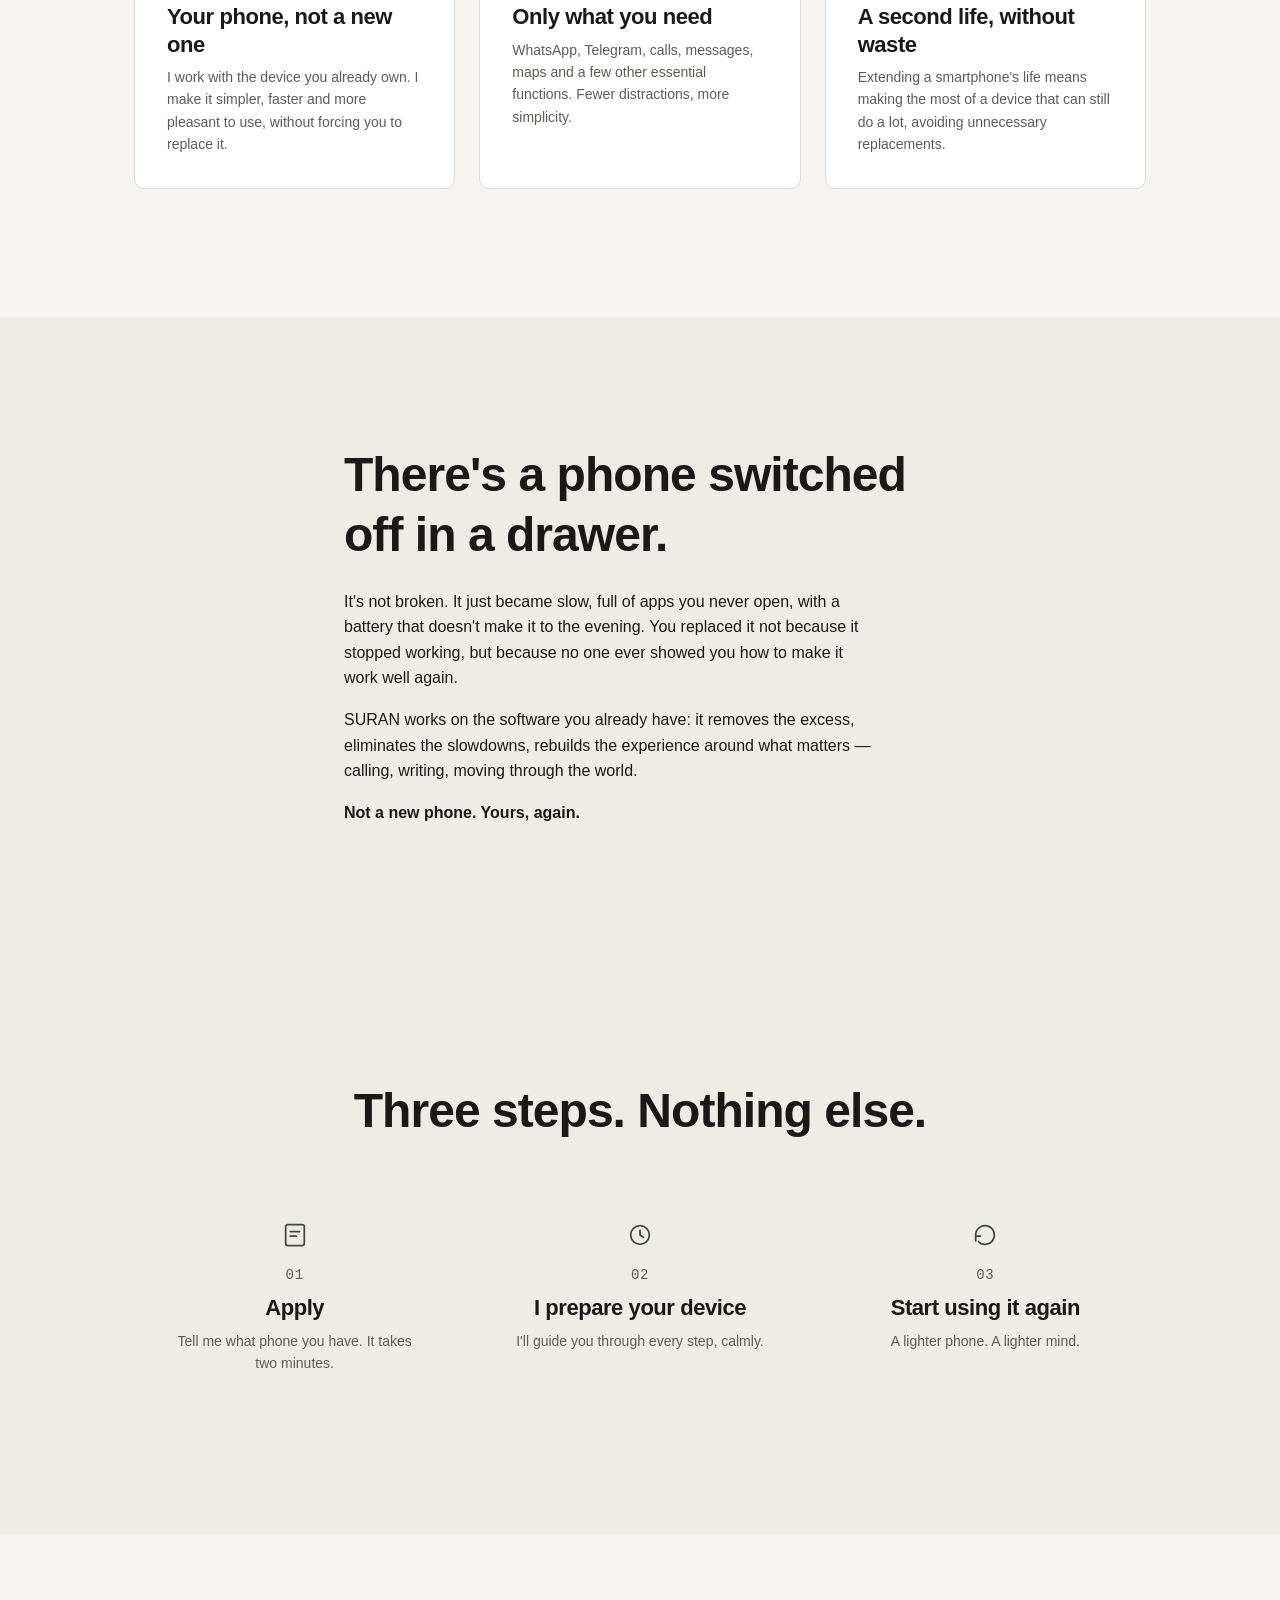
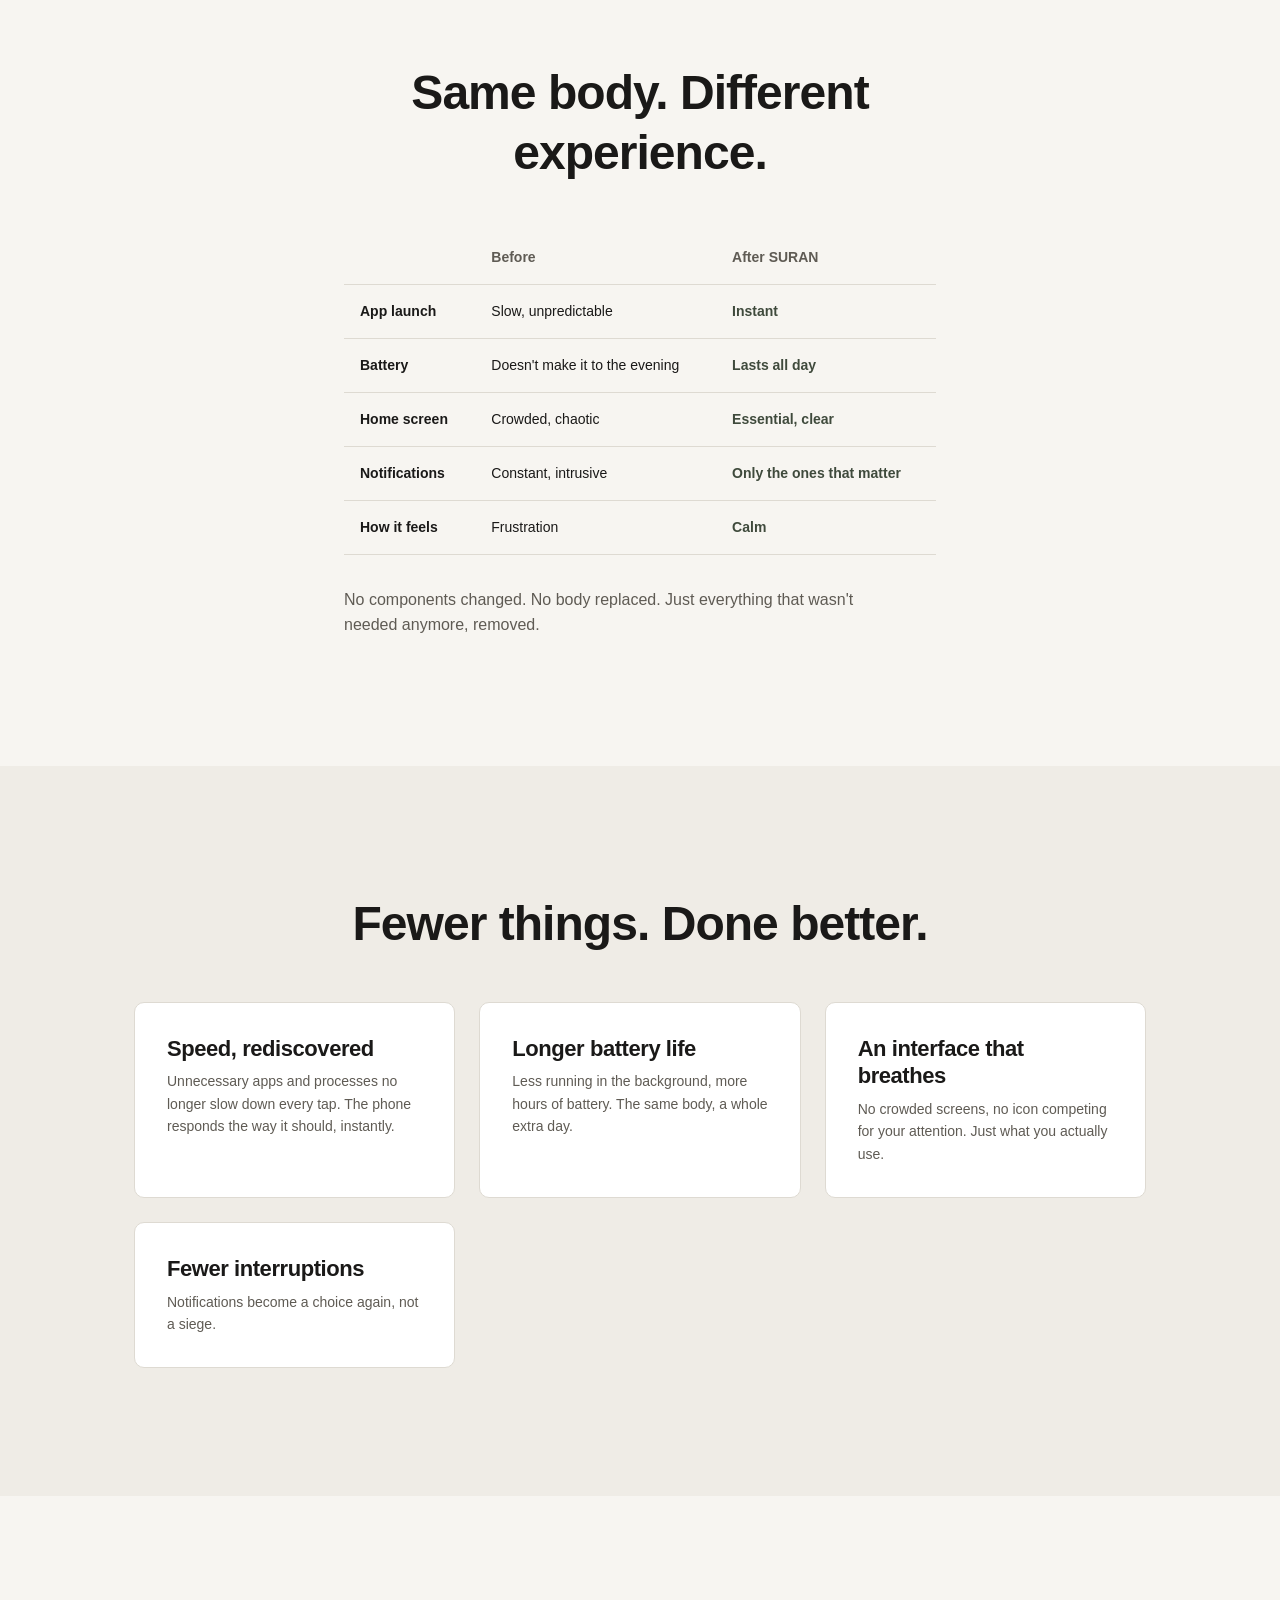
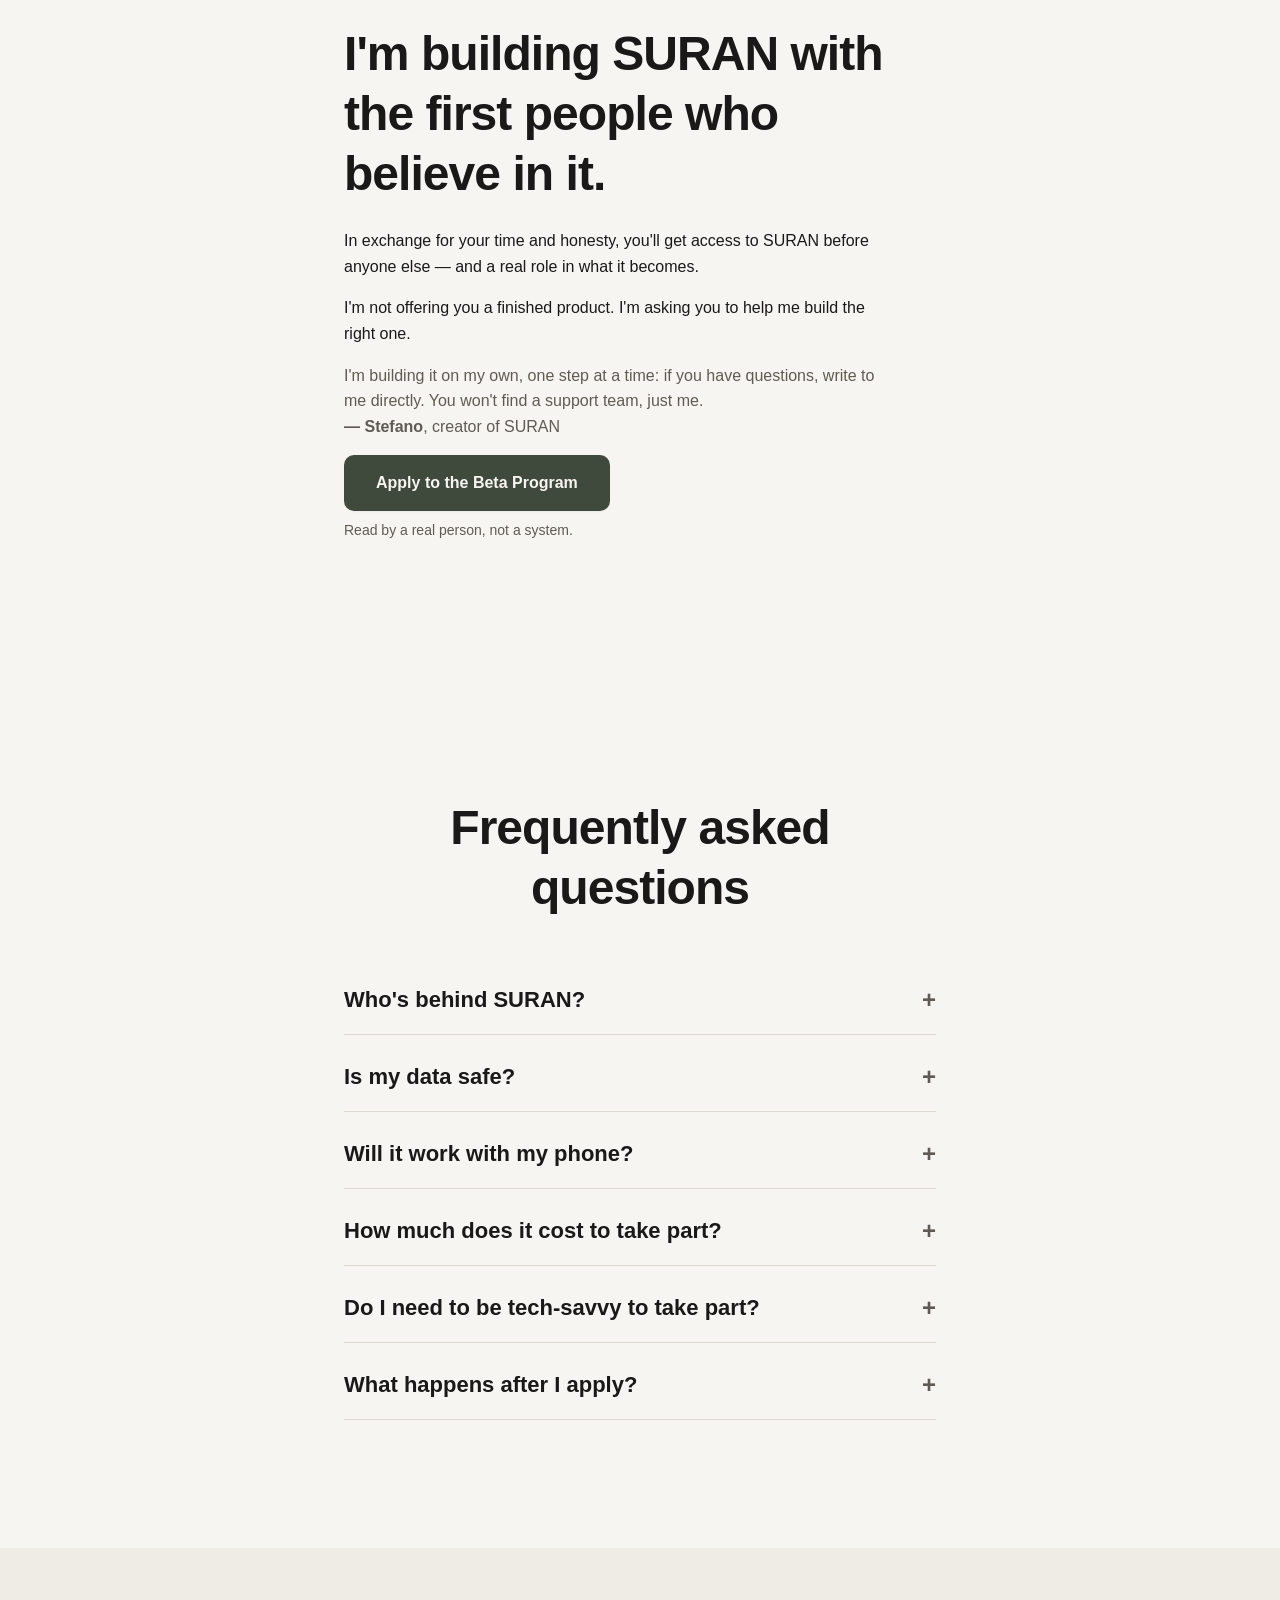
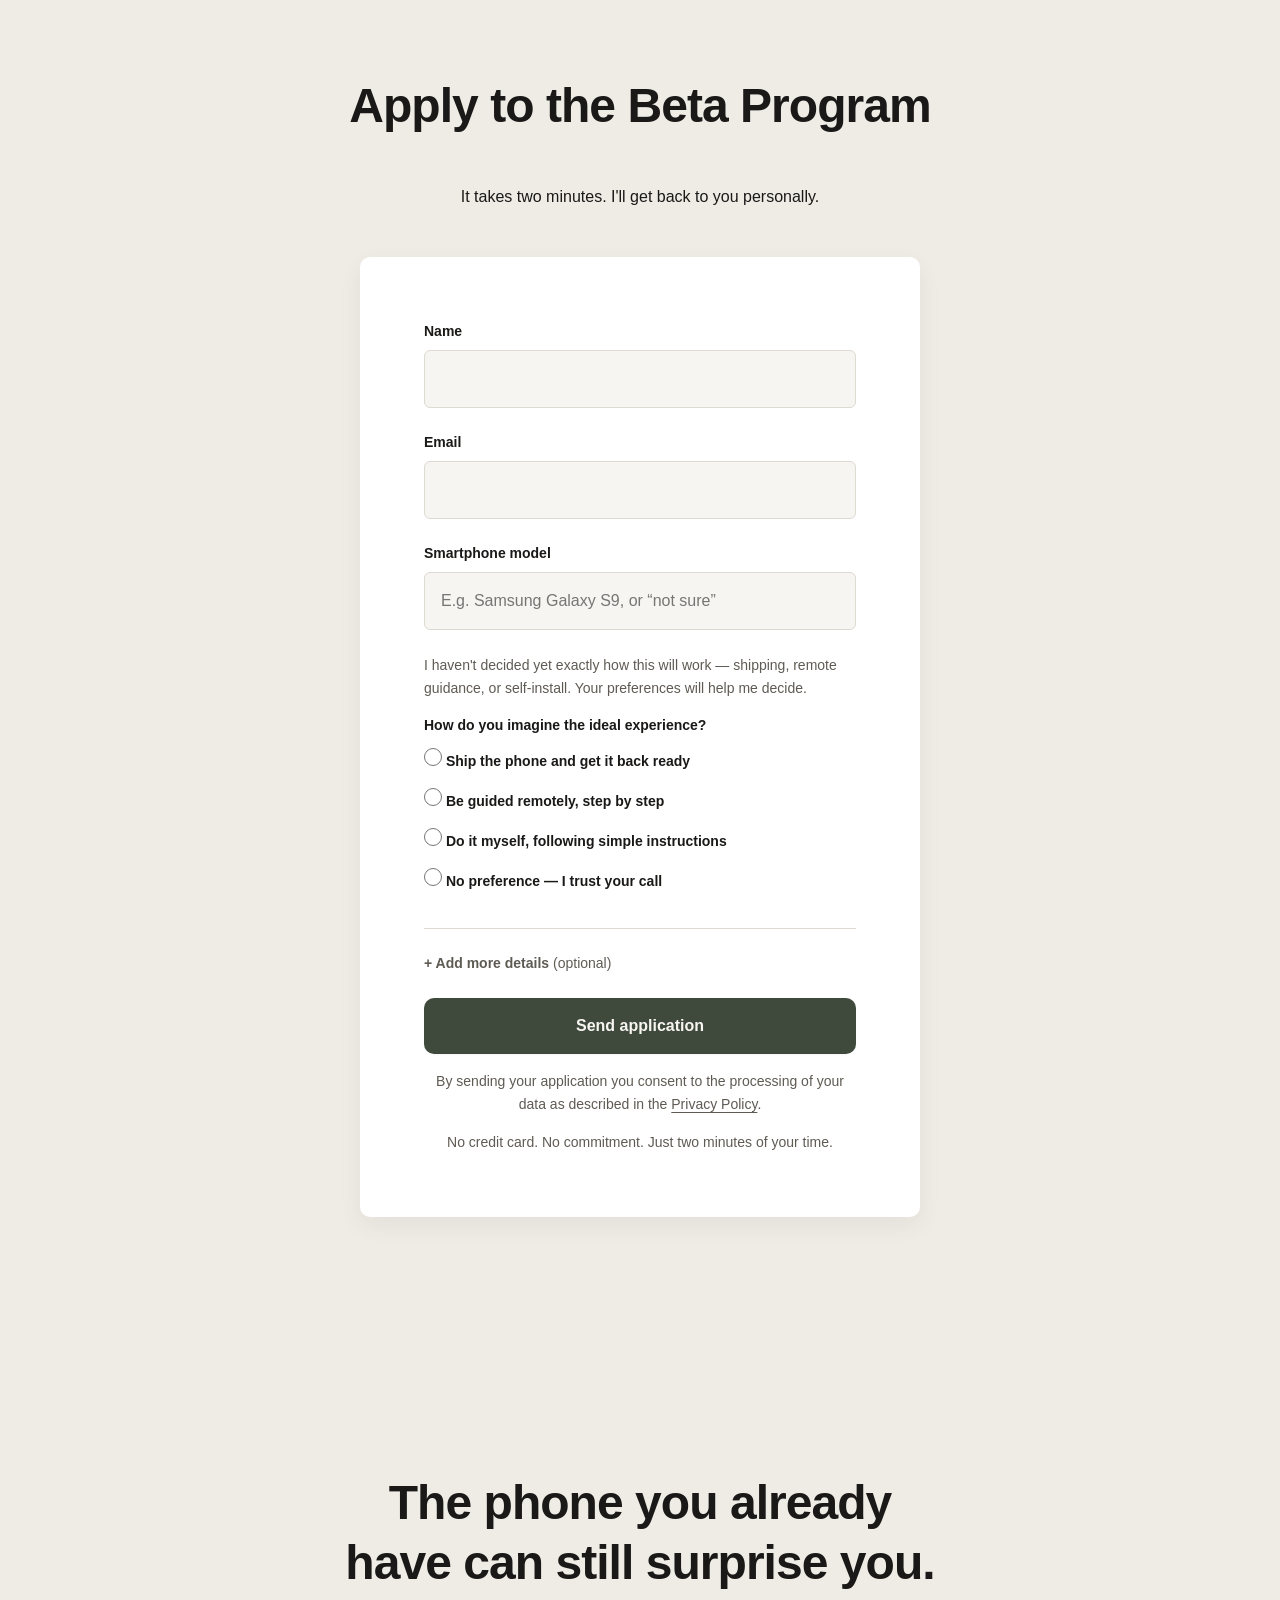
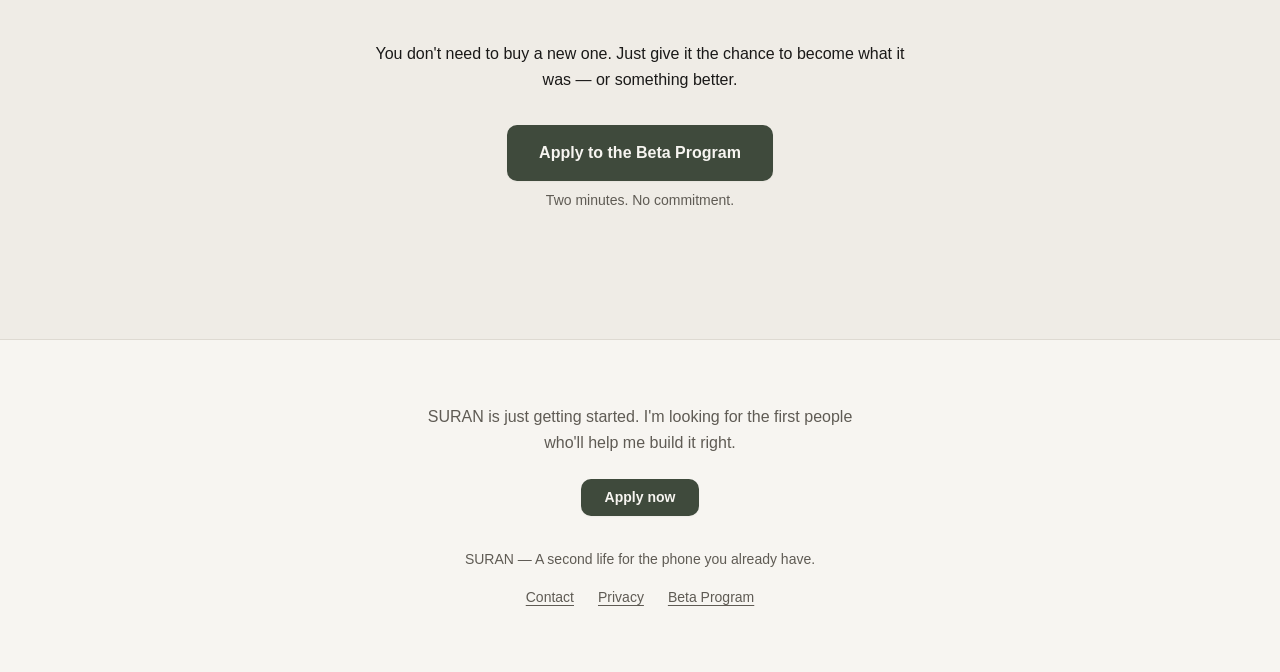
==== commit e4aee69d: "Fix minor bug on SEO" ====
--- a/en.html
+++ b/en.html
@@ -7,9 +7,9 @@
   <meta name="description" content="SURAN brings the Android smartphone you already own back to life, turning it into a simple, fast, essential device. Apply to the Beta Program.">
 
   <!-- SEO: canonical URL + hreflang alternates for the Italian version -->
-  <link rel="canonical" href="https://suran.tech/en.html">
+  <link rel="canonical" href="https://suran.tech/en">
   <link rel="alternate" hreflang="it" href="https://suran.tech/">
-  <link rel="alternate" hreflang="en" href="https://suran.tech/en.html">
+  <link rel="alternate" hreflang="en" href="https://suran.tech/en">
   <link rel="alternate" hreflang="x-default" href="https://suran.tech/">
   <meta name="robots" content="index, follow">
   <meta name="theme-color" content="#F7F5F1">
@@ -28,7 +28,7 @@
   <meta property="og:site_name" content="SURAN">
   <meta property="og:locale" content="en_US">
   <meta property="og:locale:alternate" content="it_IT">
-  <meta property="og:url" content="https://suran.tech/en.html">
+  <meta property="og:url" content="https://suran.tech/en">
   <meta property="og:title" content="SURAN — A second life for the phone you already have">
   <meta property="og:description" content="SURAN brings the Android smartphone you already own back to life, turning it into a simple, fast, essential device. Apply to the Beta Program.">
   <meta property="og:image" content="https://suran.tech/assets/og-image-en.jpg">
@@ -476,19 +476,19 @@
             <fieldset class="form__radio-group">
               <legend>How do you imagine the ideal experience?</legend>
               <label class="form__radio-option">
-                <input type="radio" name="esperienza_ideale" value="Ship the phone and get it back ready">
+                <input type="radio" name="esperienza_ideale" value="ship">
                 <span>Ship the phone and get it back ready</span>
               </label>
               <label class="form__radio-option">
-                <input type="radio" name="esperienza_ideale" value="Be guided remotely, step by step">
+                <input type="radio" name="esperienza_ideale" value="remote">
                 <span>Be guided remotely, step by step</span>
               </label>
               <label class="form__radio-option">
-                <input type="radio" name="esperienza_ideale" value="Do it myself, following simple instructions">
+                <input type="radio" name="esperienza_ideale" value="diy">
                 <span>Do it myself, following simple instructions</span>
               </label>
               <label class="form__radio-option">
-                <input type="radio" name="esperienza_ideale" value="No preference — I trust your call">
+                <input type="radio" name="esperienza_ideale" value="none">
                 <span>No preference — I trust your call</span>
               </label>
             </fieldset>
@@ -509,6 +509,8 @@
           </details>
 
           <button type="submit" class="btn btn--primary btn--full">Send application</button>
+
+          <p class="form__note">By sending your application you consent to the processing of your data as described in the <a href="privacy-en.html" target="_blank" rel="noopener noreferrer">Privacy Policy</a>.</p>
 
           <p class="form__note">No credit card. No commitment. Just two minutes of your time.</p>
 
--- a/style.css
+++ b/style.css
@@ -818,6 +818,13 @@
   margin-top: var(--space-3);
 }
 
+/* Link dentro le note del form (es. Privacy Policy): sottolineato, perché
+   il reset globale rimuove la sottolineatura e il link altrimenti non si distinguerebbe. */
+.form__note a {
+  text-decoration: underline;
+  text-underline-offset: 3px;
+}
+
 .form__feedback {
   text-align: center;
   margin-top: var(--space-3);
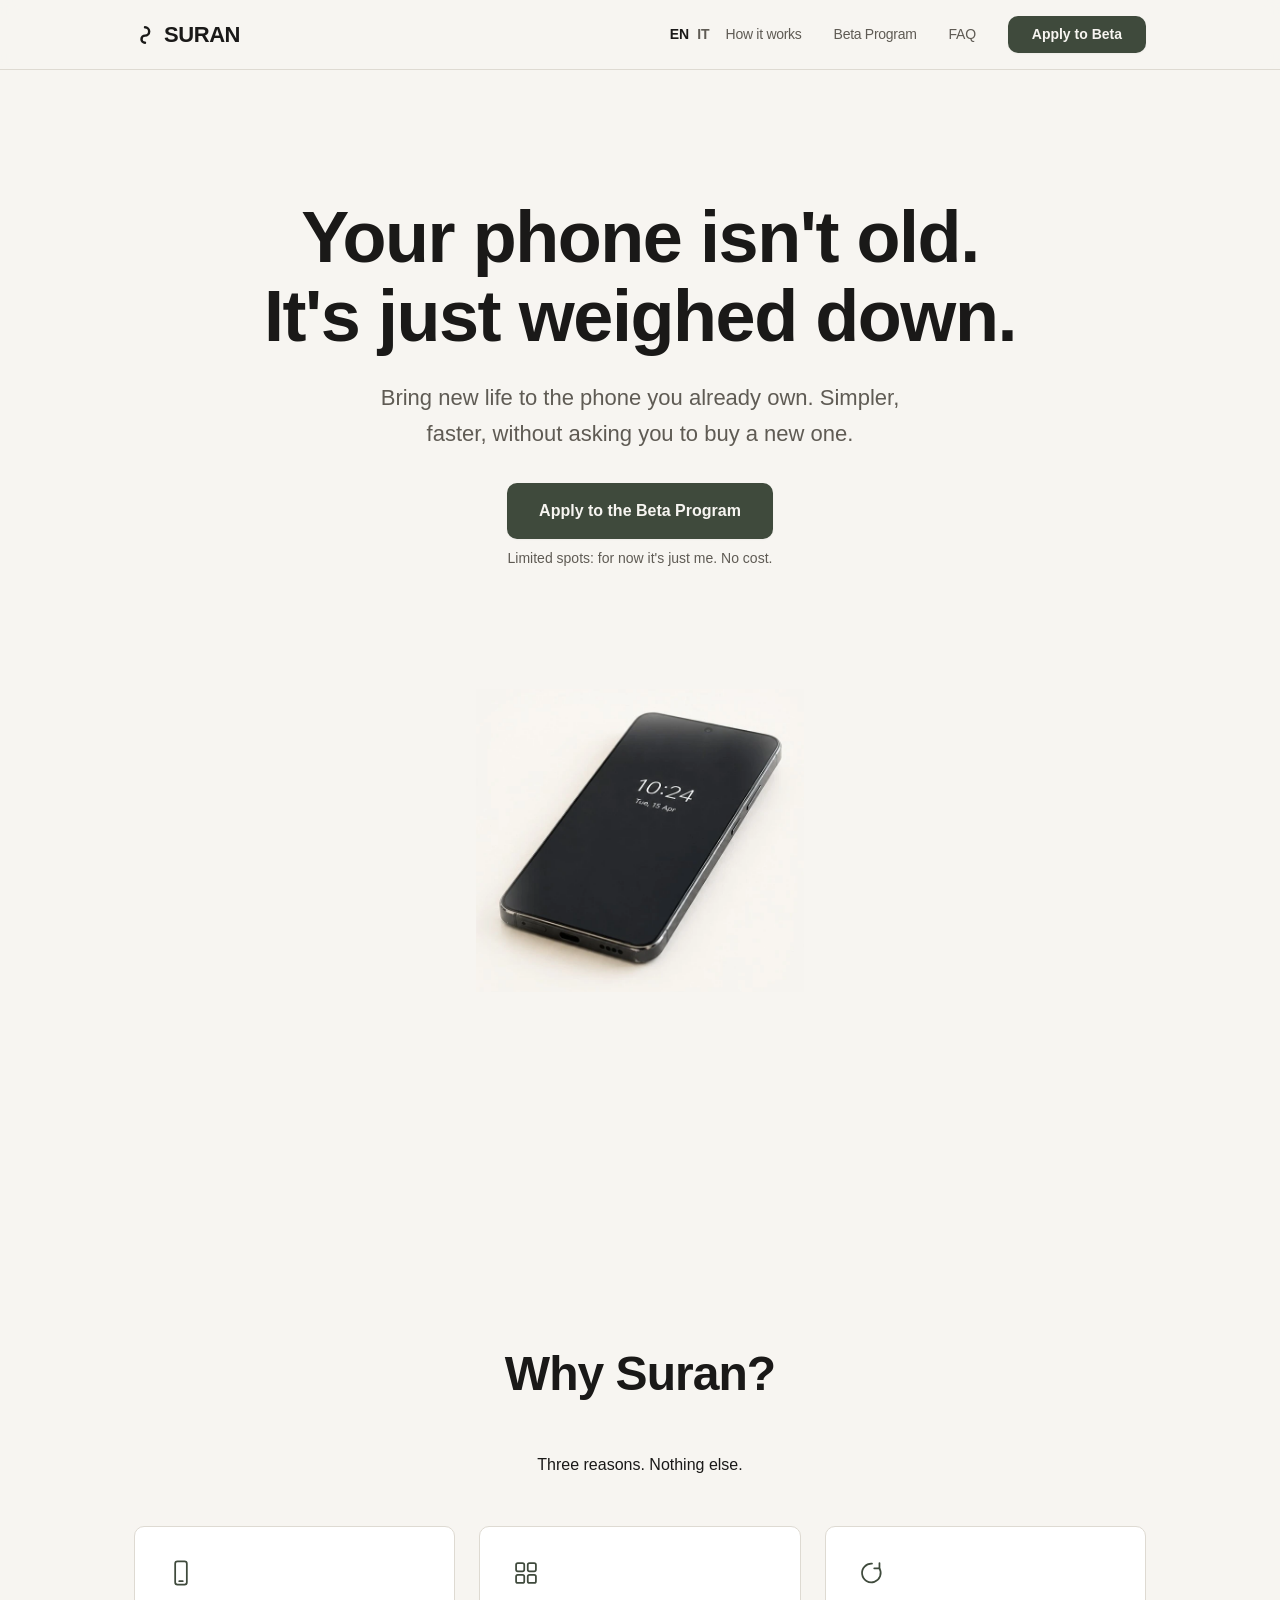
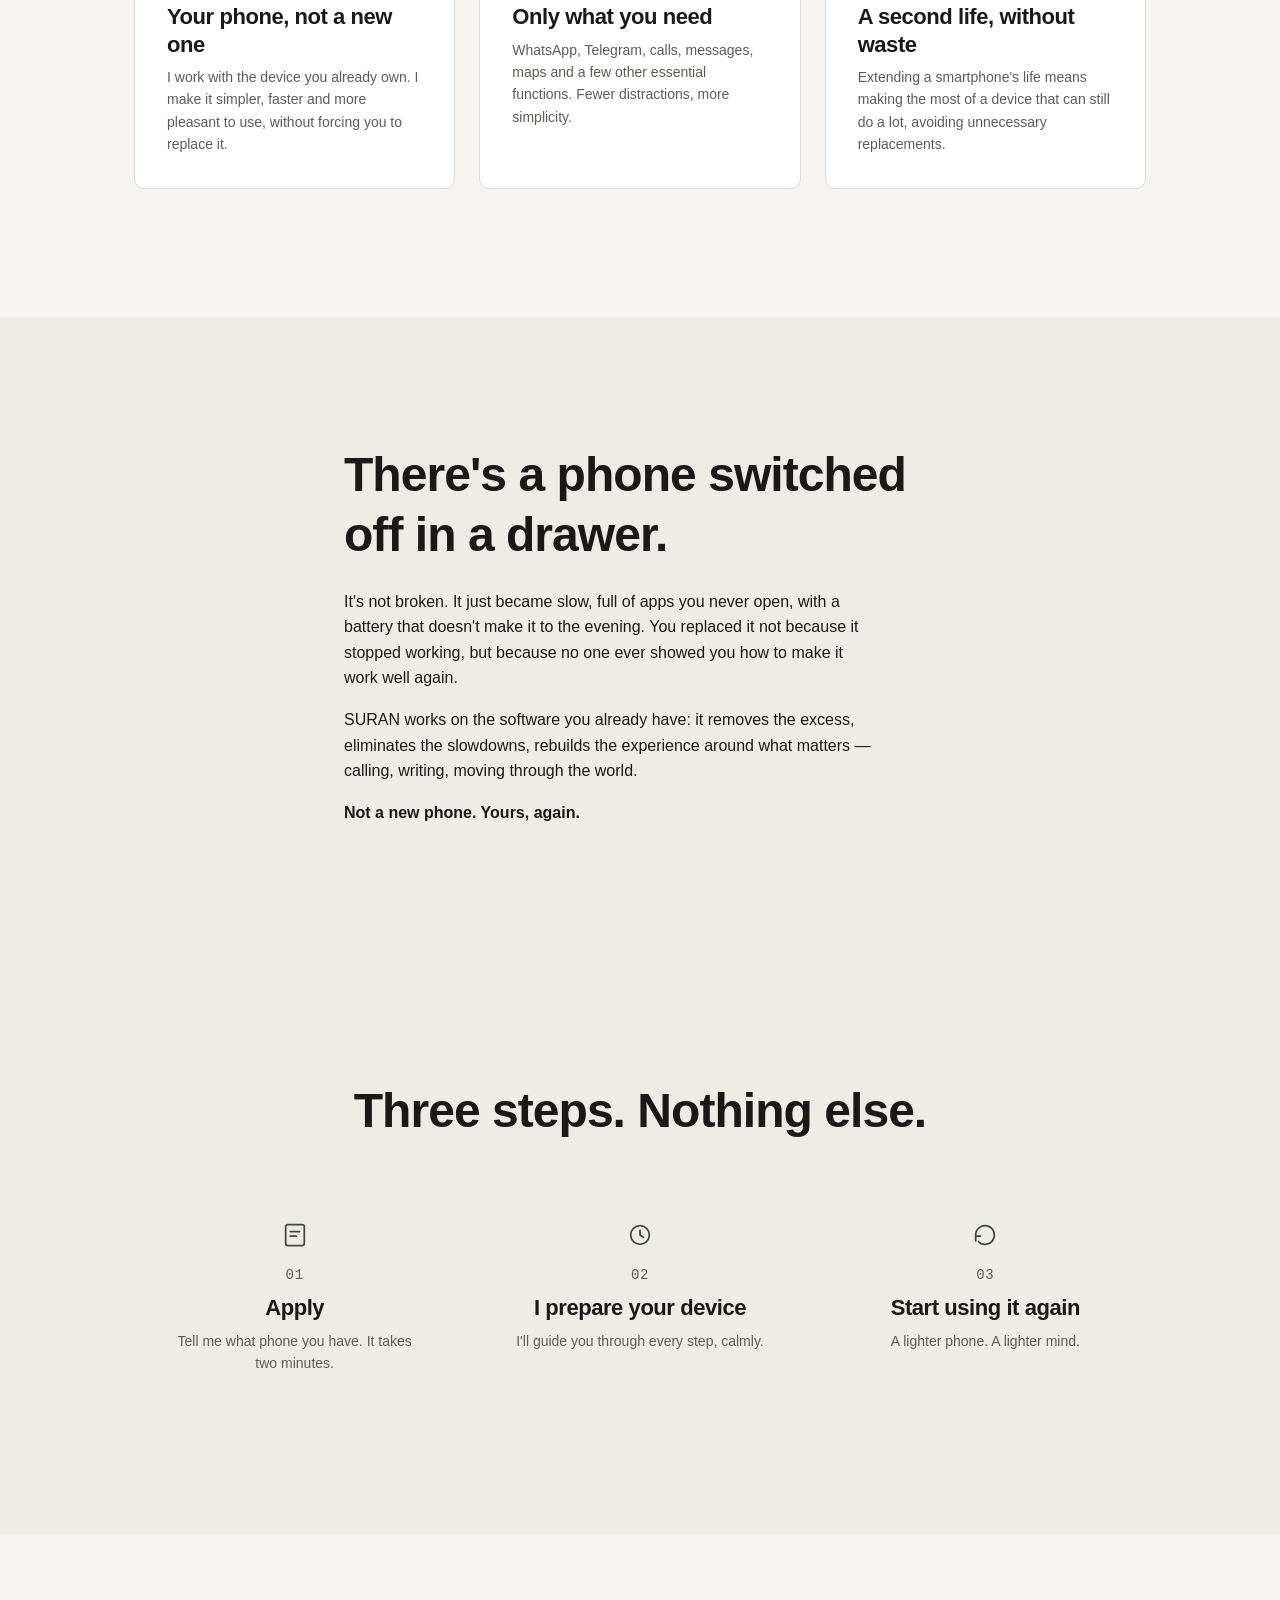
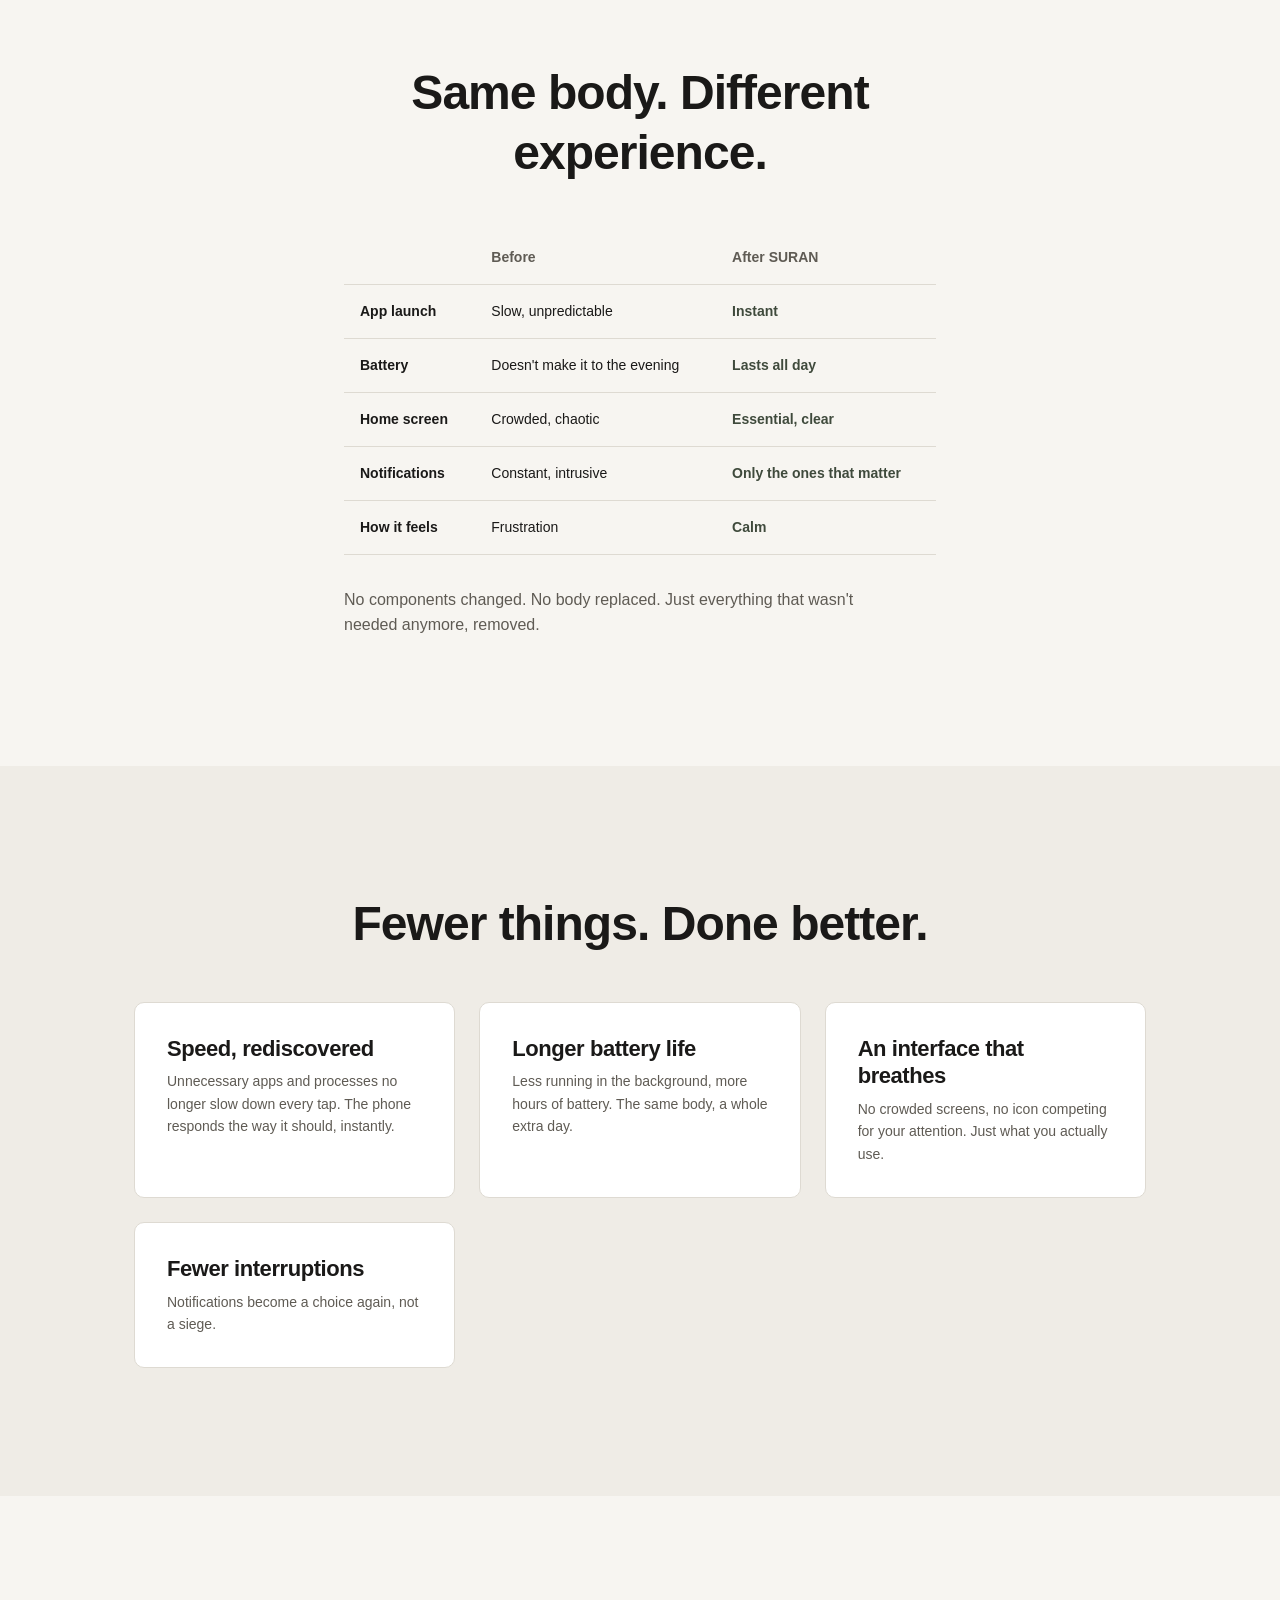
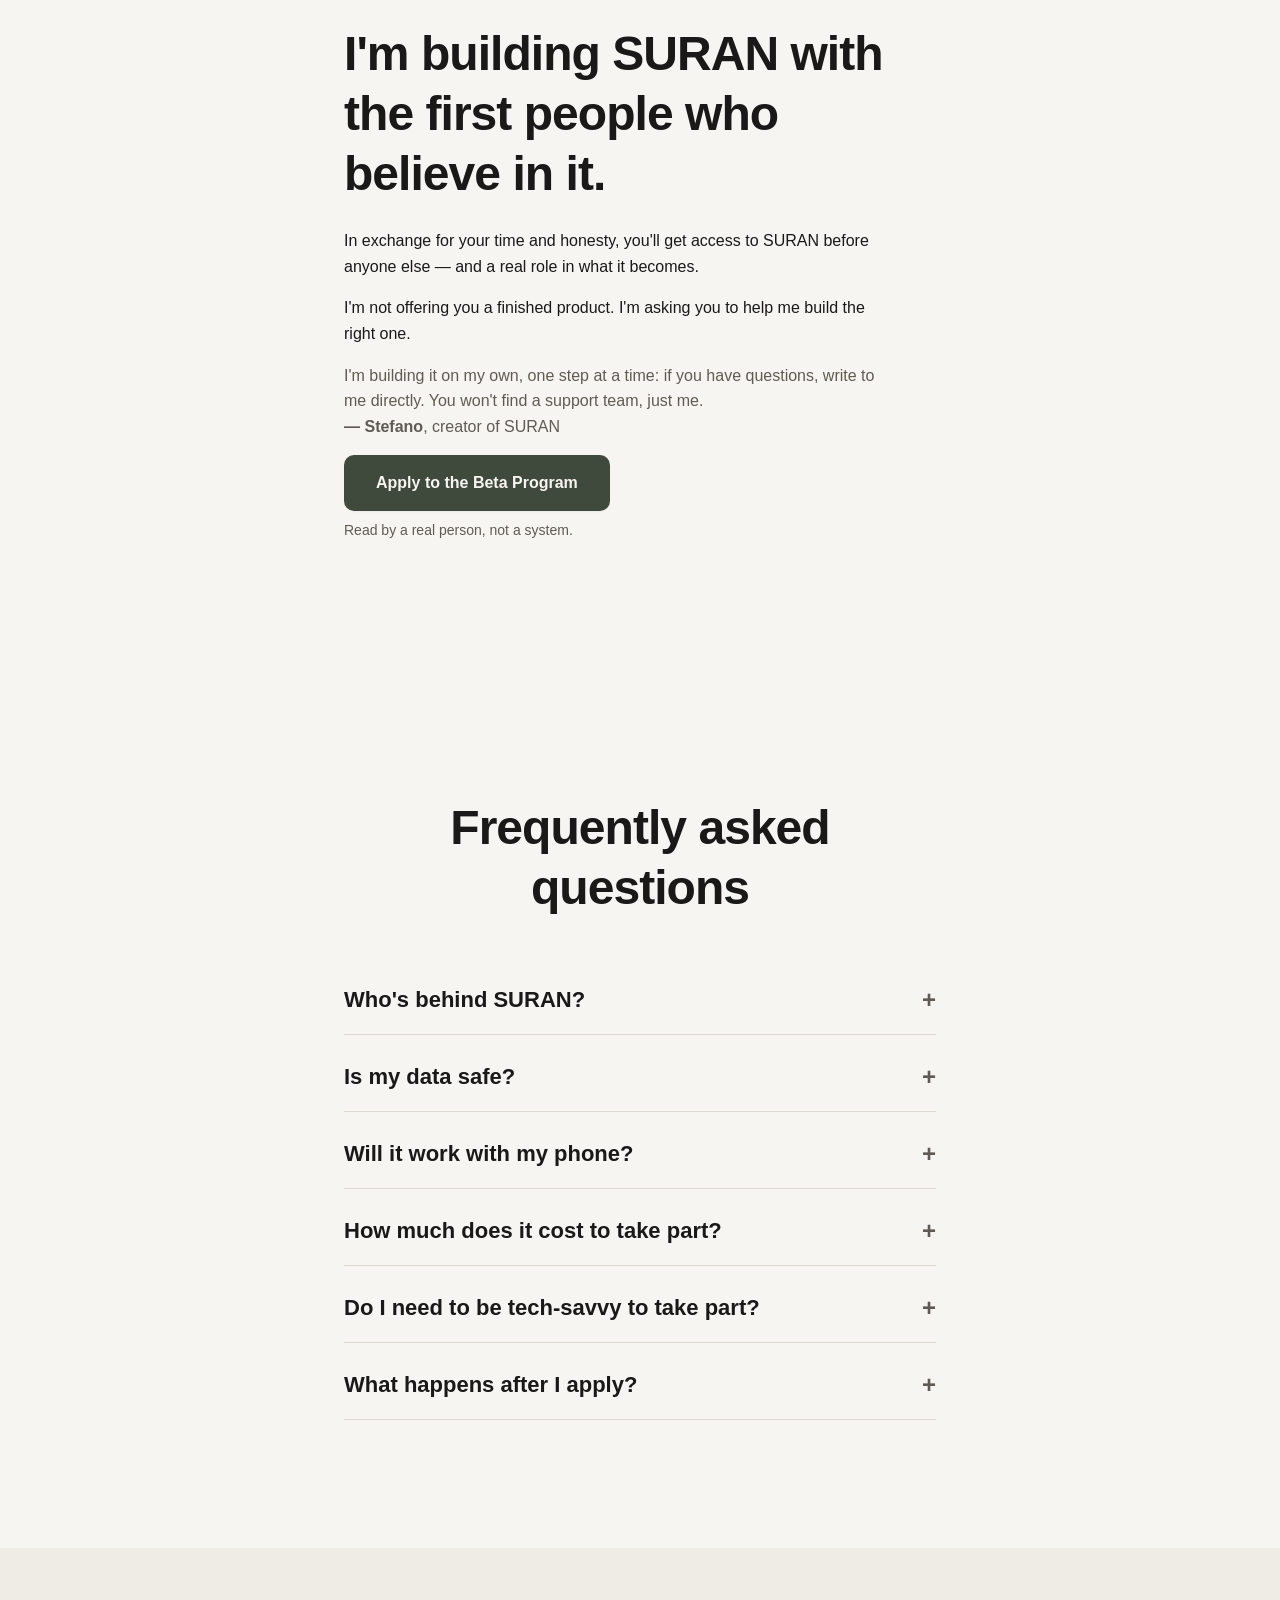
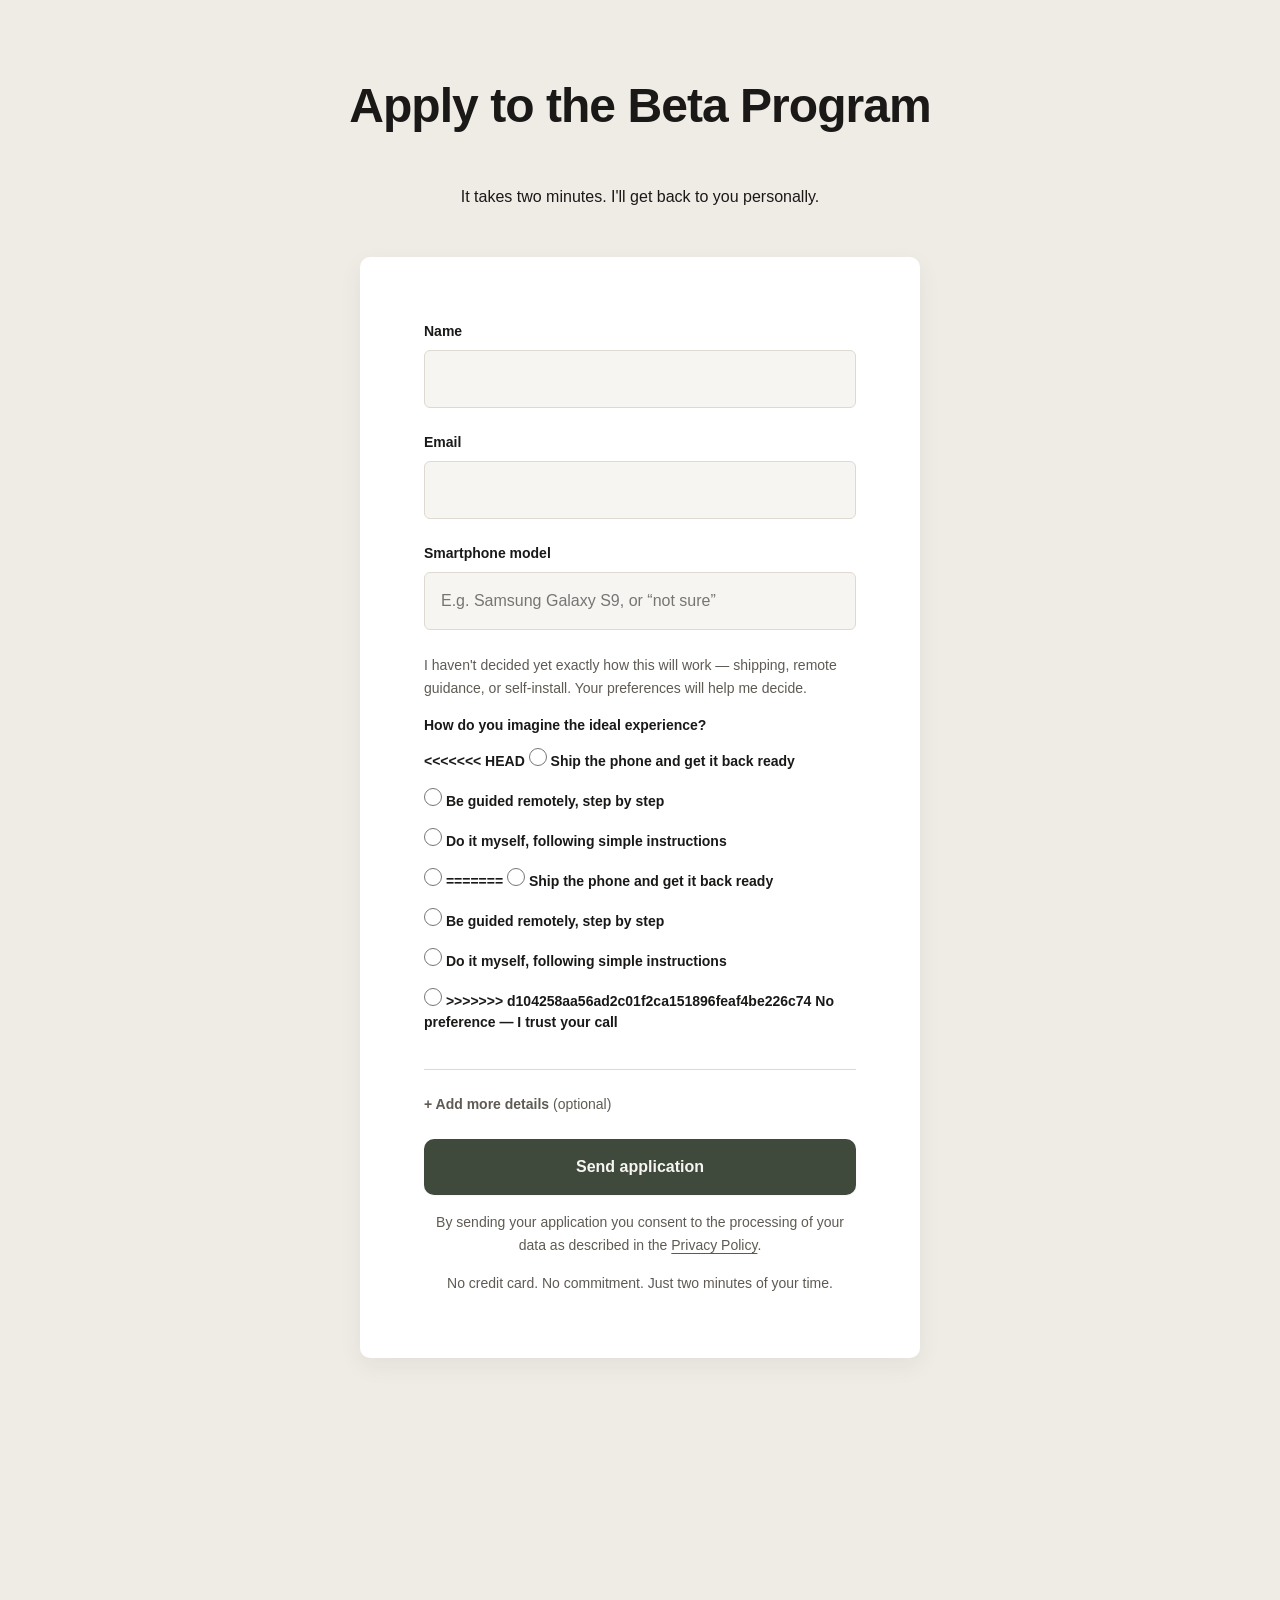
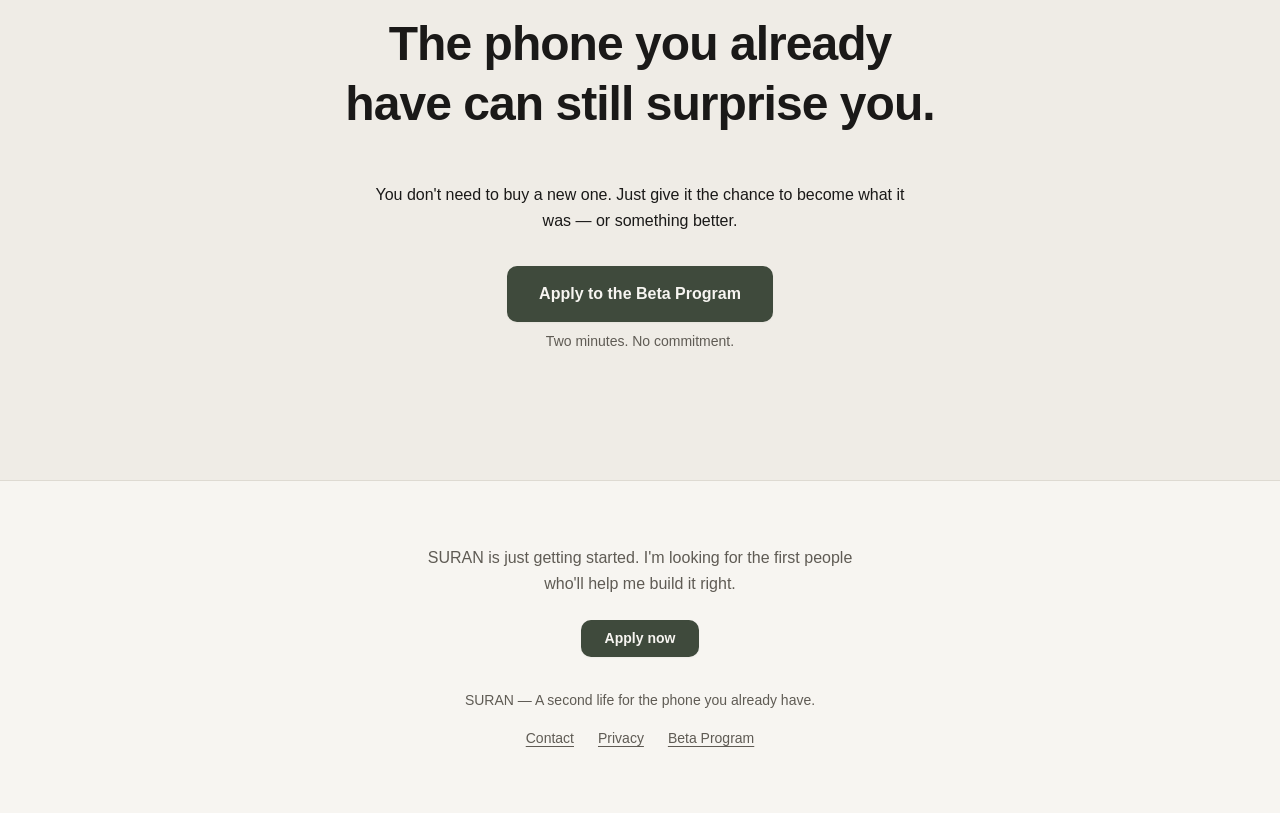
==== commit 5828735b: "Fix minor bug on SEO" ====
--- a/en.html
+++ b/en.html
@@ -476,6 +476,7 @@
             <fieldset class="form__radio-group">
               <legend>How do you imagine the ideal experience?</legend>
               <label class="form__radio-option">
+<<<<<<< HEAD
                 <input type="radio" name="esperienza_ideale" value="ship">
                 <span>Ship the phone and get it back ready</span>
               </label>
@@ -489,6 +490,21 @@
               </label>
               <label class="form__radio-option">
                 <input type="radio" name="esperienza_ideale" value="none">
+=======
+                <input type="radio" name="esperienza_ideale" value="Ship the phone and get it back ready">
+                <span>Ship the phone and get it back ready</span>
+              </label>
+              <label class="form__radio-option">
+                <input type="radio" name="esperienza_ideale" value="Be guided remotely, step by step">
+                <span>Be guided remotely, step by step</span>
+              </label>
+              <label class="form__radio-option">
+                <input type="radio" name="esperienza_ideale" value="Do it myself, following simple instructions">
+                <span>Do it myself, following simple instructions</span>
+              </label>
+              <label class="form__radio-option">
+                <input type="radio" name="esperienza_ideale" value="No preference — I trust your call">
+>>>>>>> d104258aa56ad2c01f2ca151896feaf4be226c74
                 <span>No preference — I trust your call</span>
               </label>
             </fieldset>
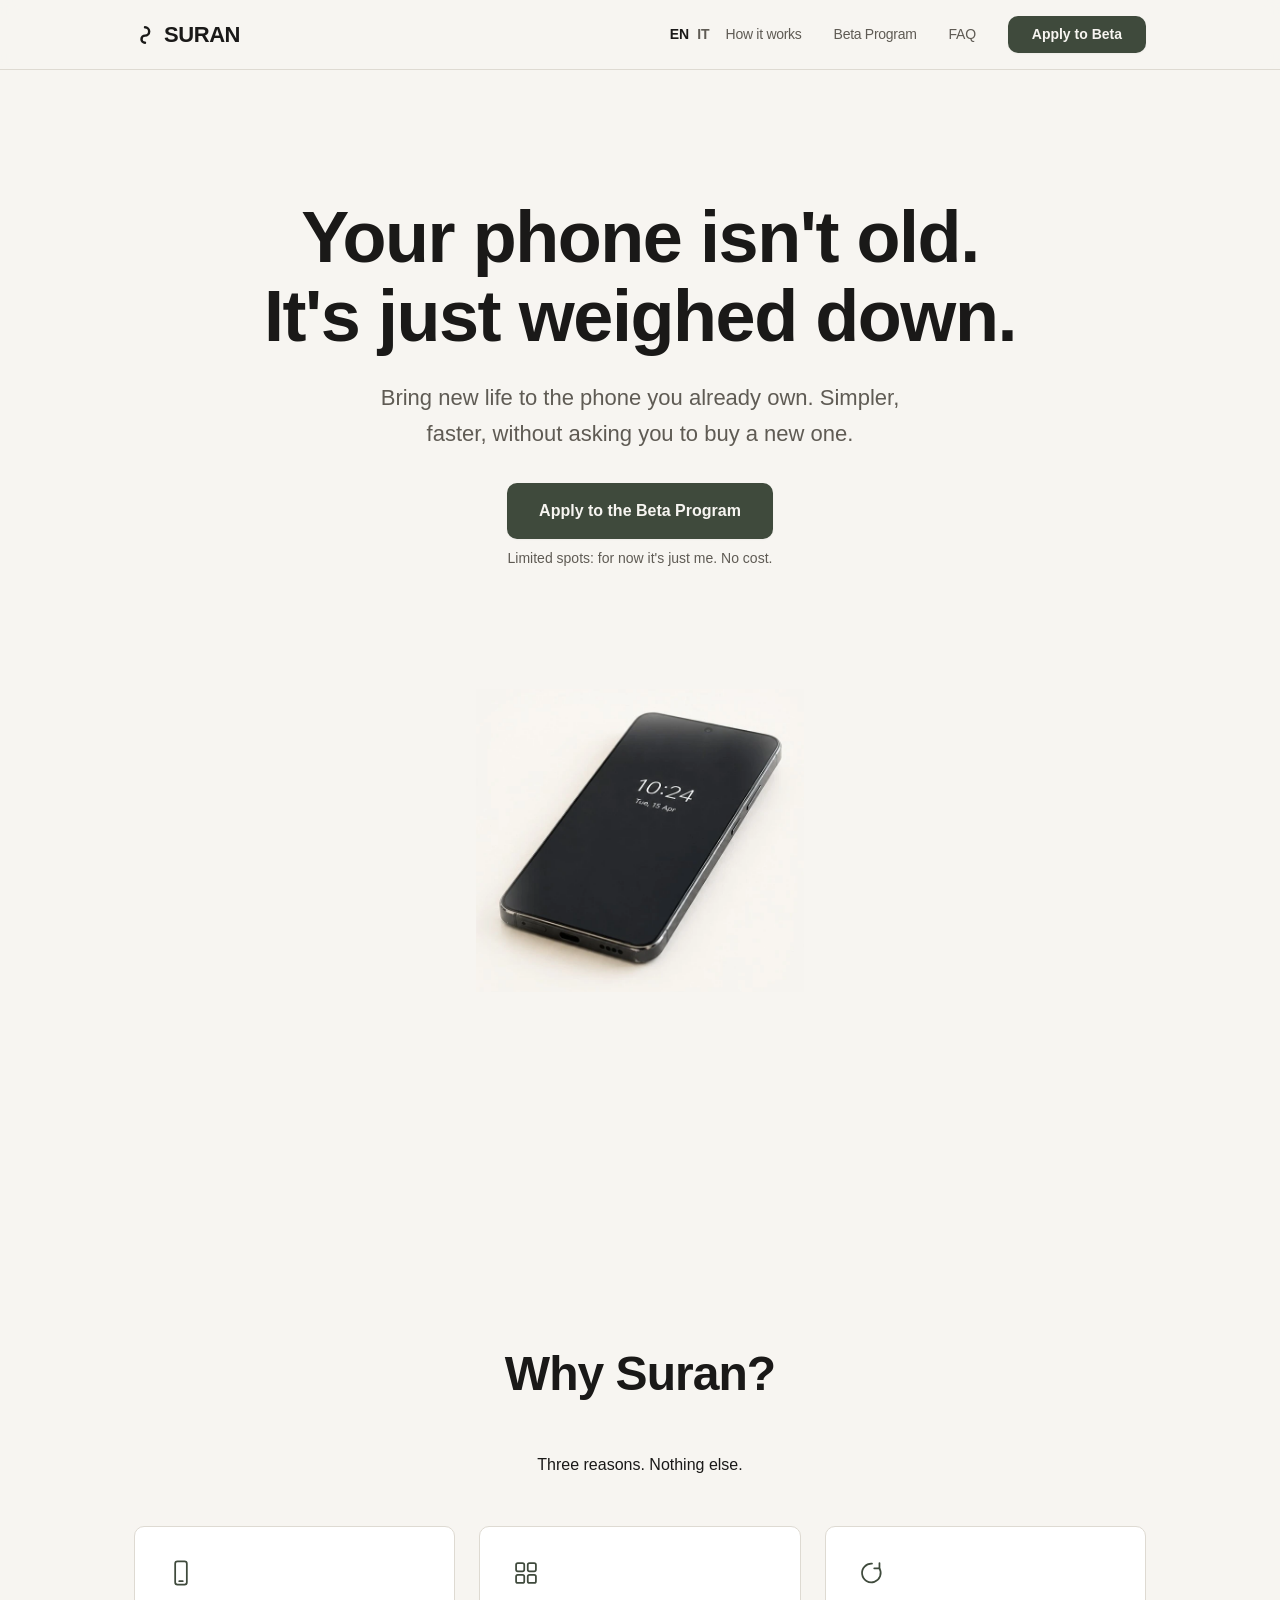
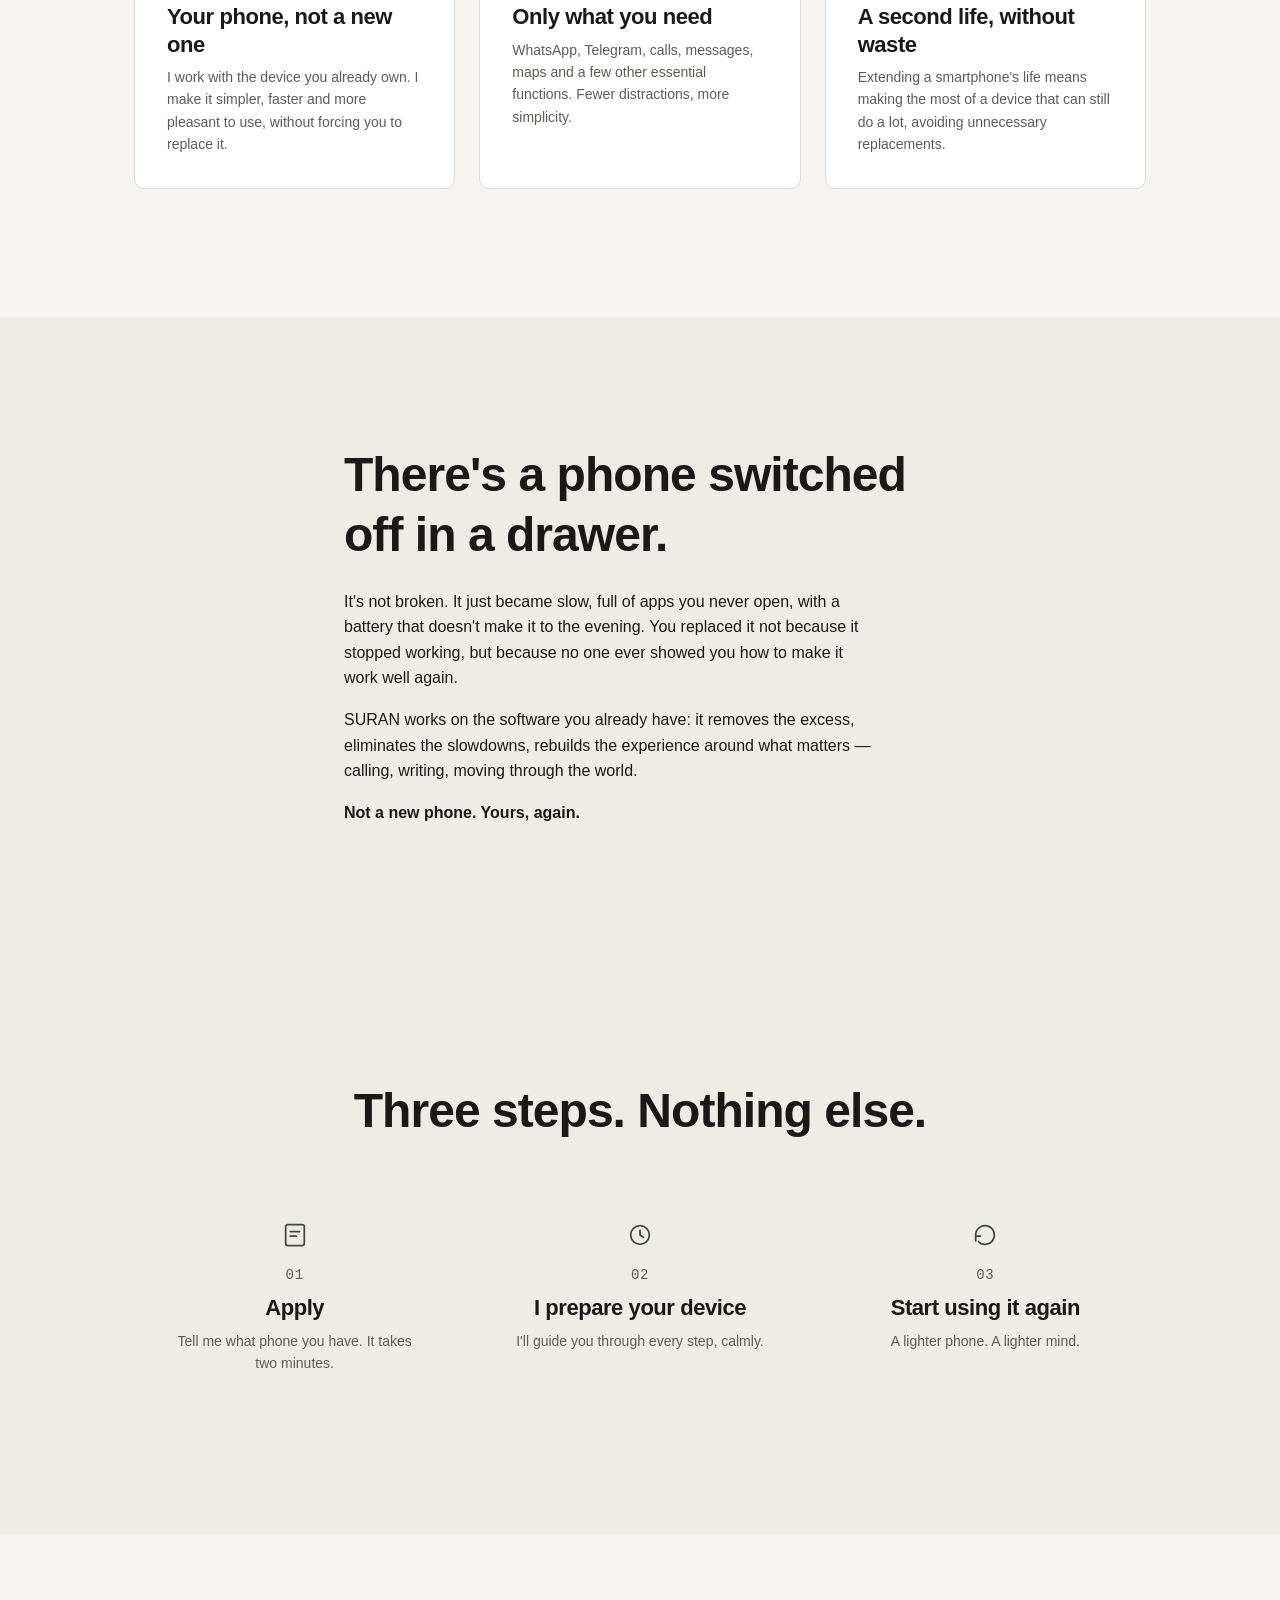
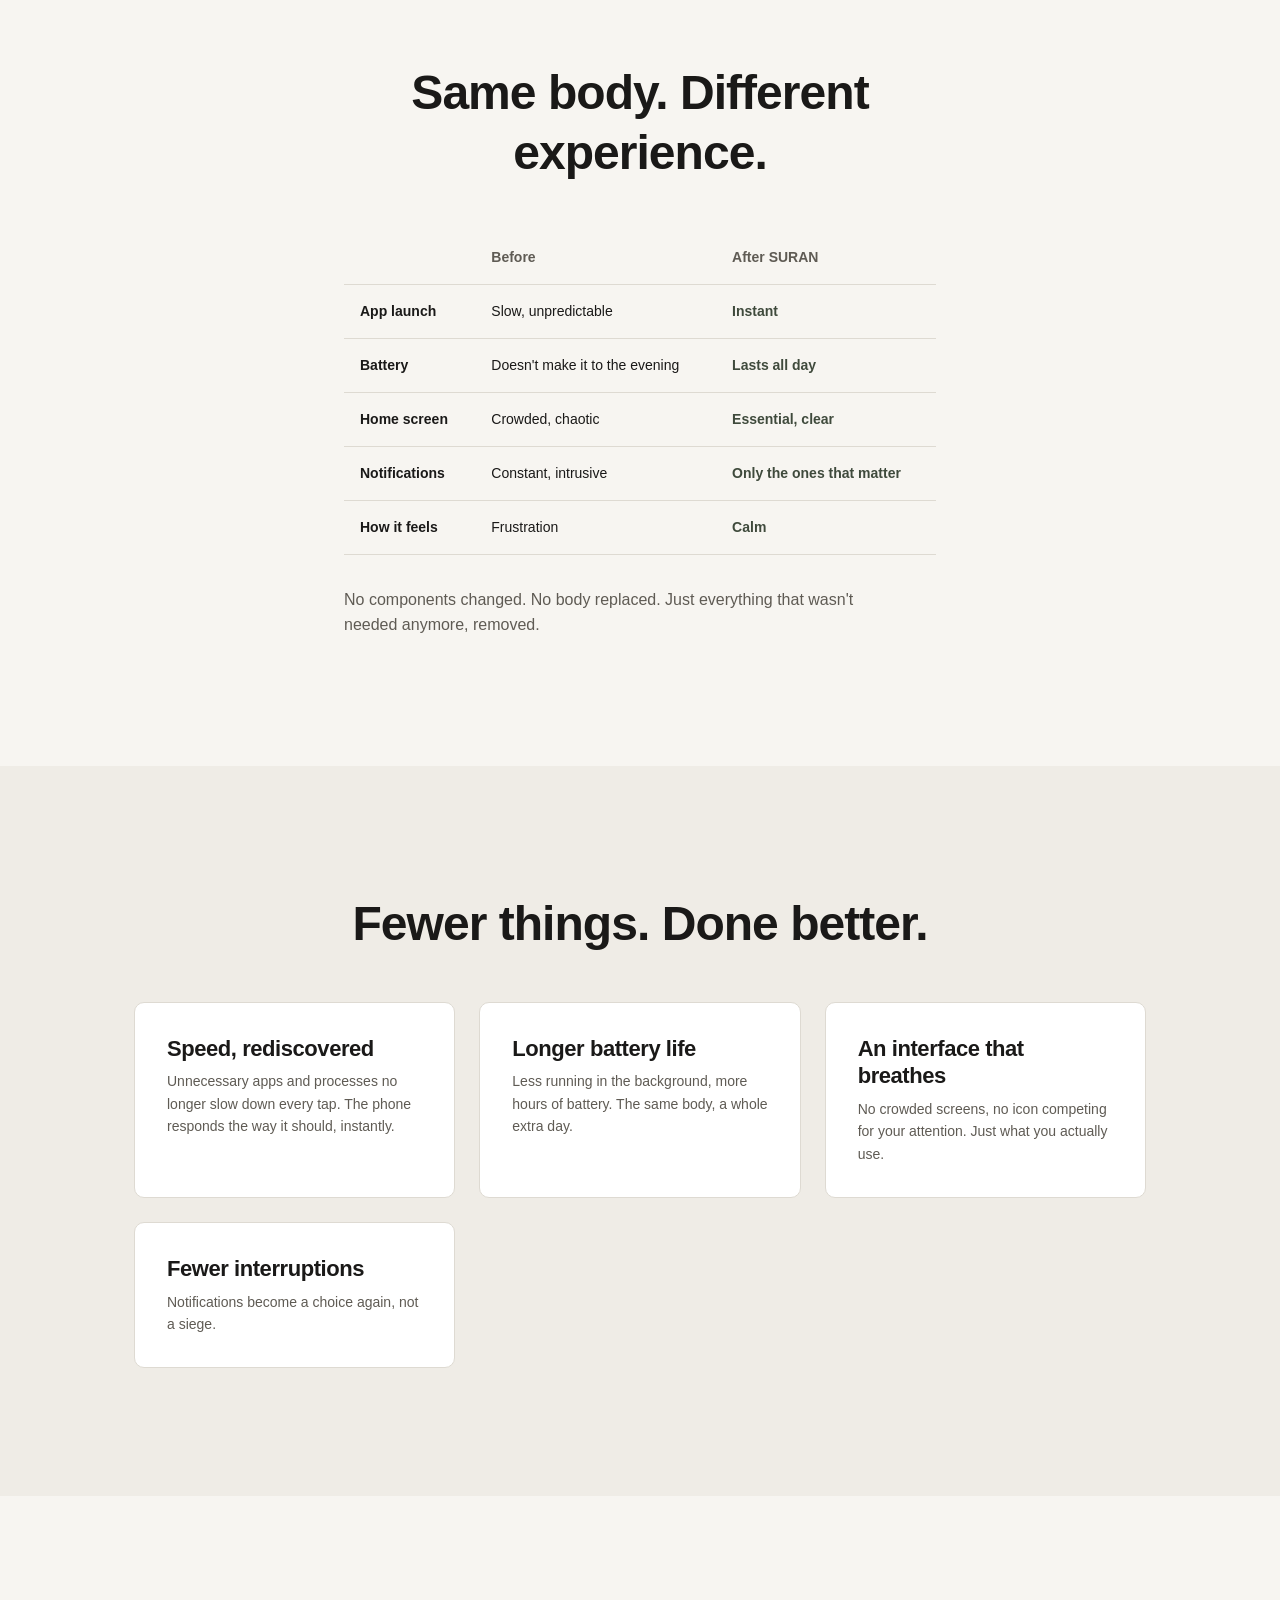
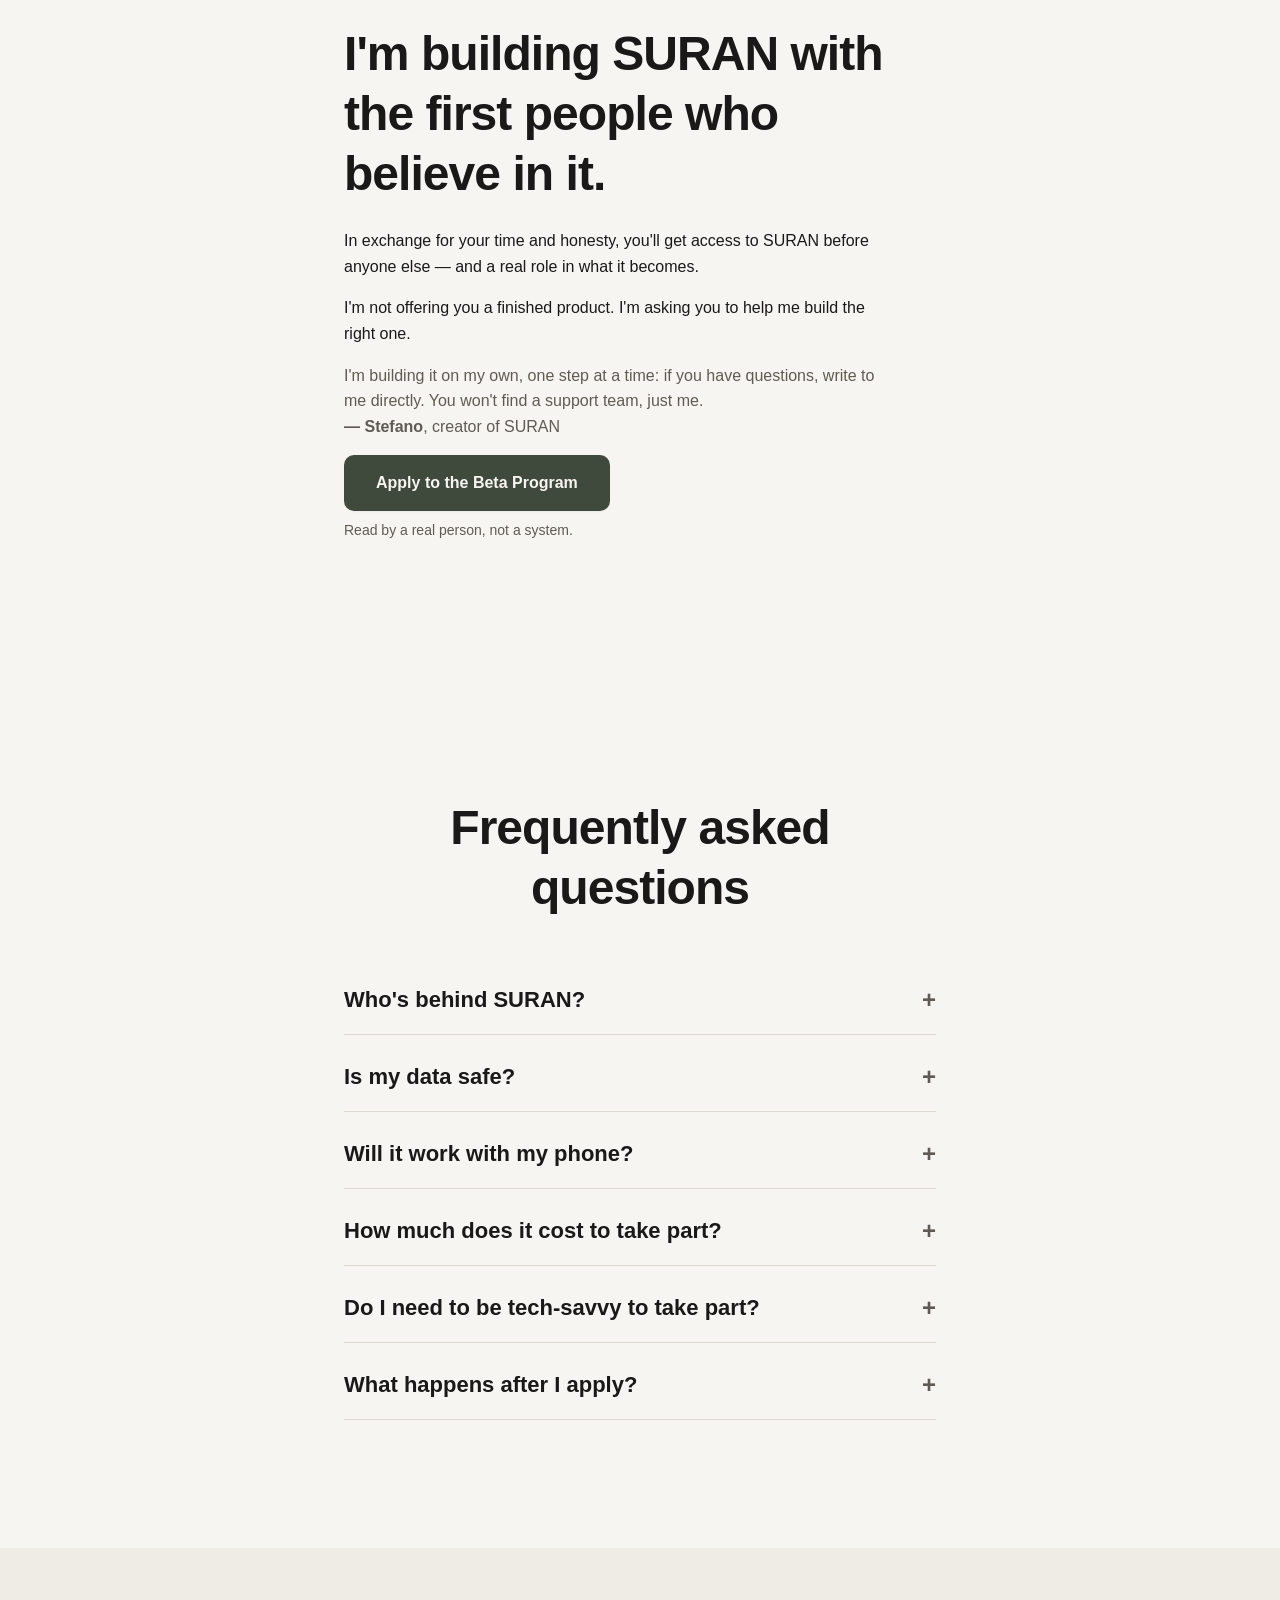
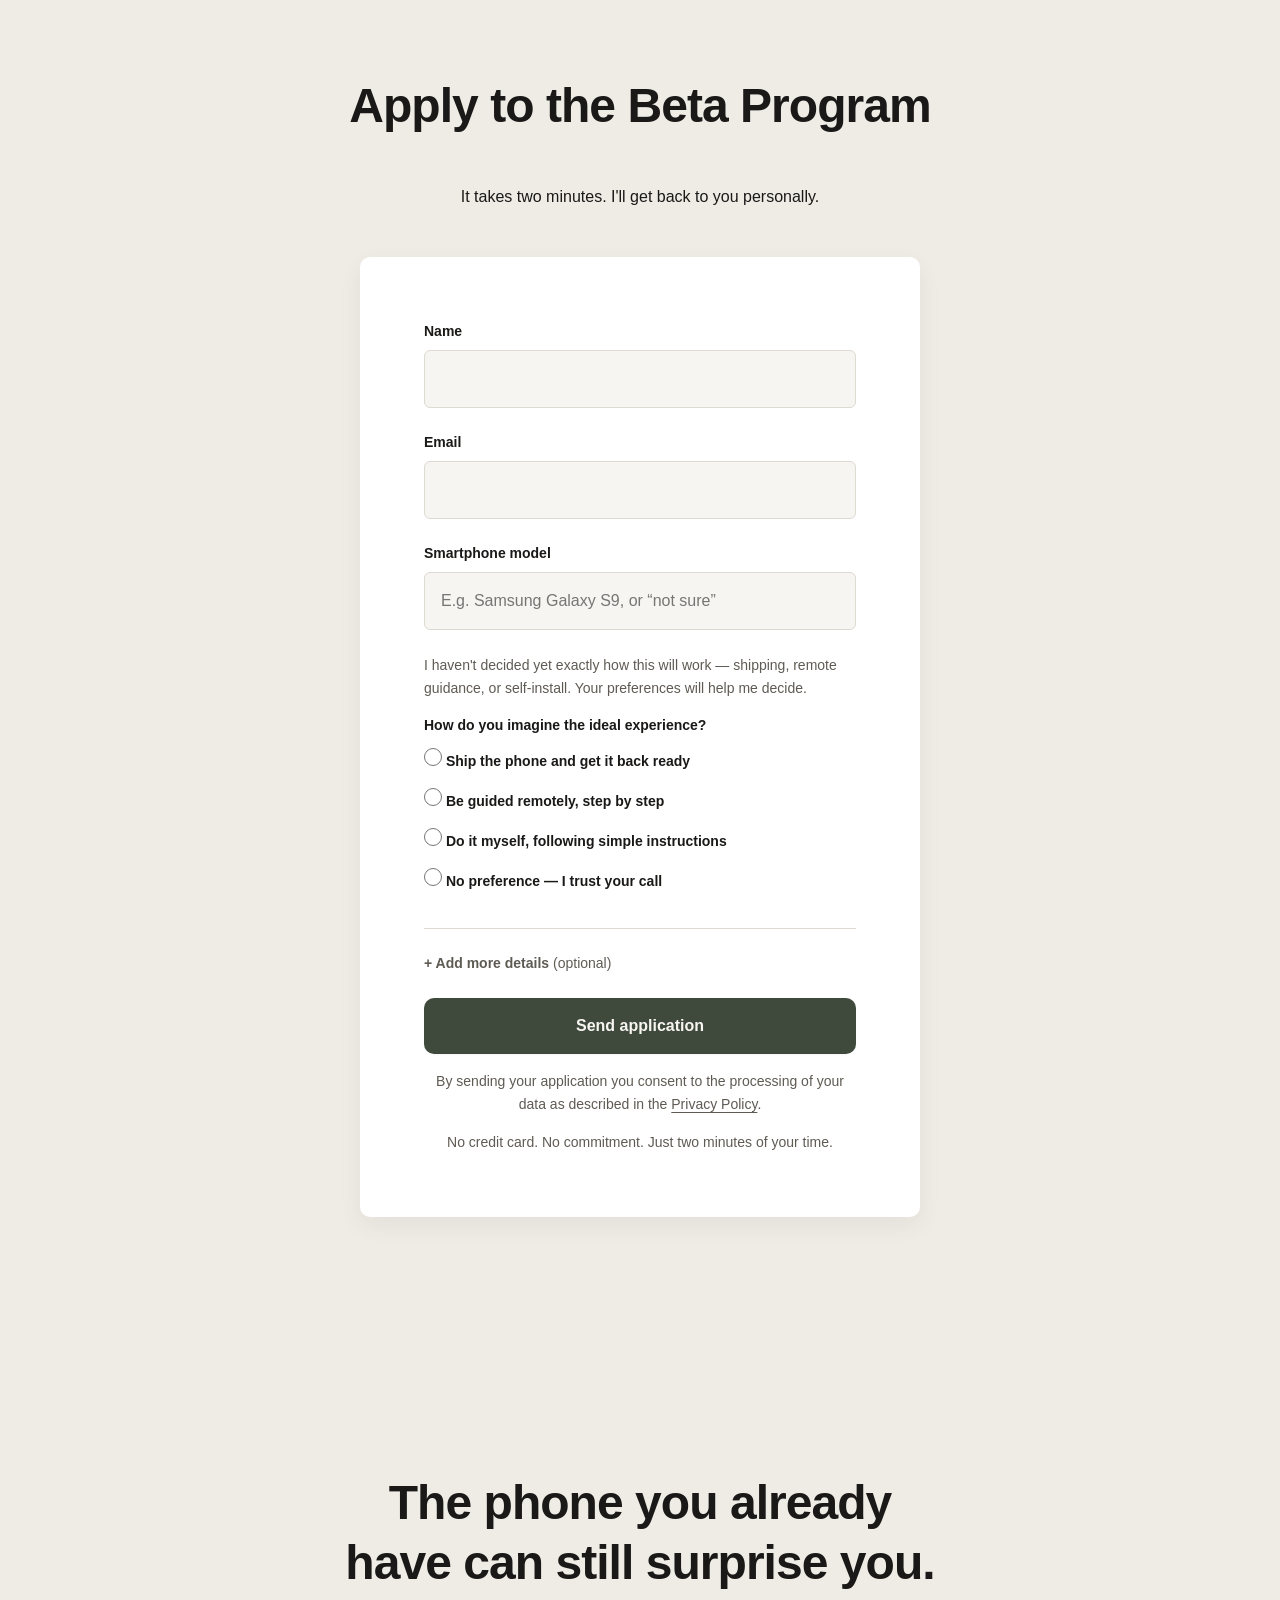
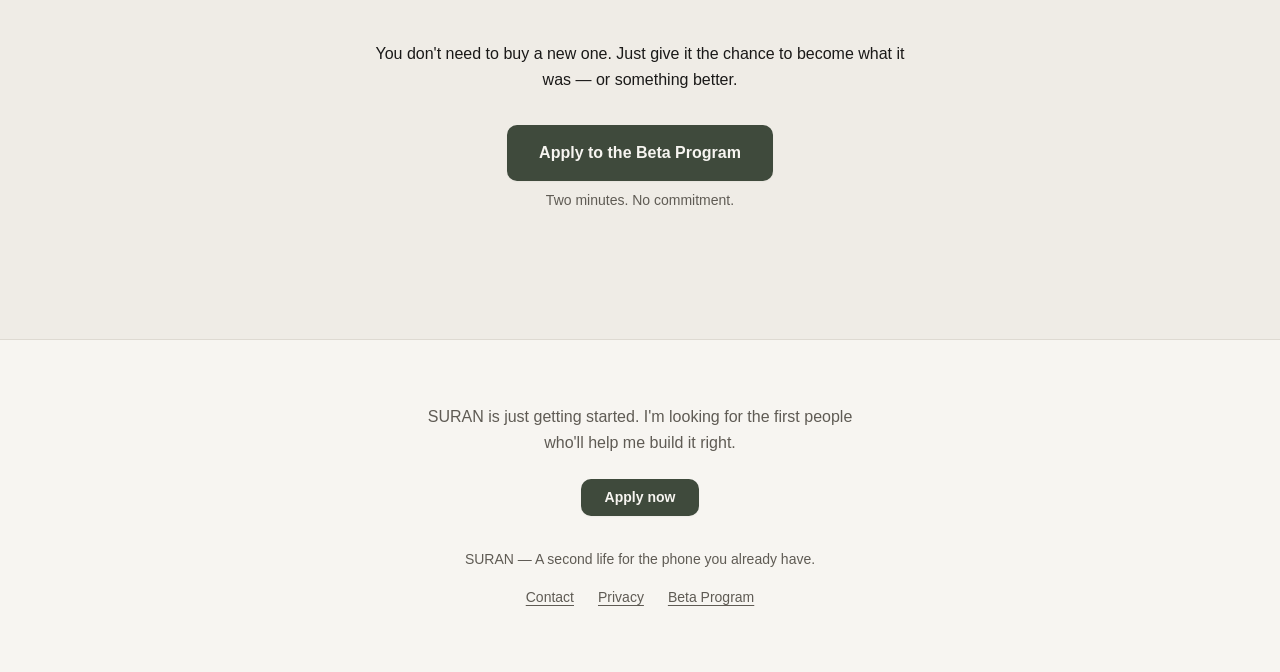
==== commit 244f0cba: "Merge new updates" ====
--- a/en.html
+++ b/en.html
@@ -476,7 +476,6 @@
             <fieldset class="form__radio-group">
               <legend>How do you imagine the ideal experience?</legend>
               <label class="form__radio-option">
-<<<<<<< HEAD
                 <input type="radio" name="esperienza_ideale" value="ship">
                 <span>Ship the phone and get it back ready</span>
               </label>
@@ -490,21 +489,6 @@
               </label>
               <label class="form__radio-option">
                 <input type="radio" name="esperienza_ideale" value="none">
-=======
-                <input type="radio" name="esperienza_ideale" value="Ship the phone and get it back ready">
-                <span>Ship the phone and get it back ready</span>
-              </label>
-              <label class="form__radio-option">
-                <input type="radio" name="esperienza_ideale" value="Be guided remotely, step by step">
-                <span>Be guided remotely, step by step</span>
-              </label>
-              <label class="form__radio-option">
-                <input type="radio" name="esperienza_ideale" value="Do it myself, following simple instructions">
-                <span>Do it myself, following simple instructions</span>
-              </label>
-              <label class="form__radio-option">
-                <input type="radio" name="esperienza_ideale" value="No preference — I trust your call">
->>>>>>> d104258aa56ad2c01f2ca151896feaf4be226c74
                 <span>No preference — I trust your call</span>
               </label>
             </fieldset>
